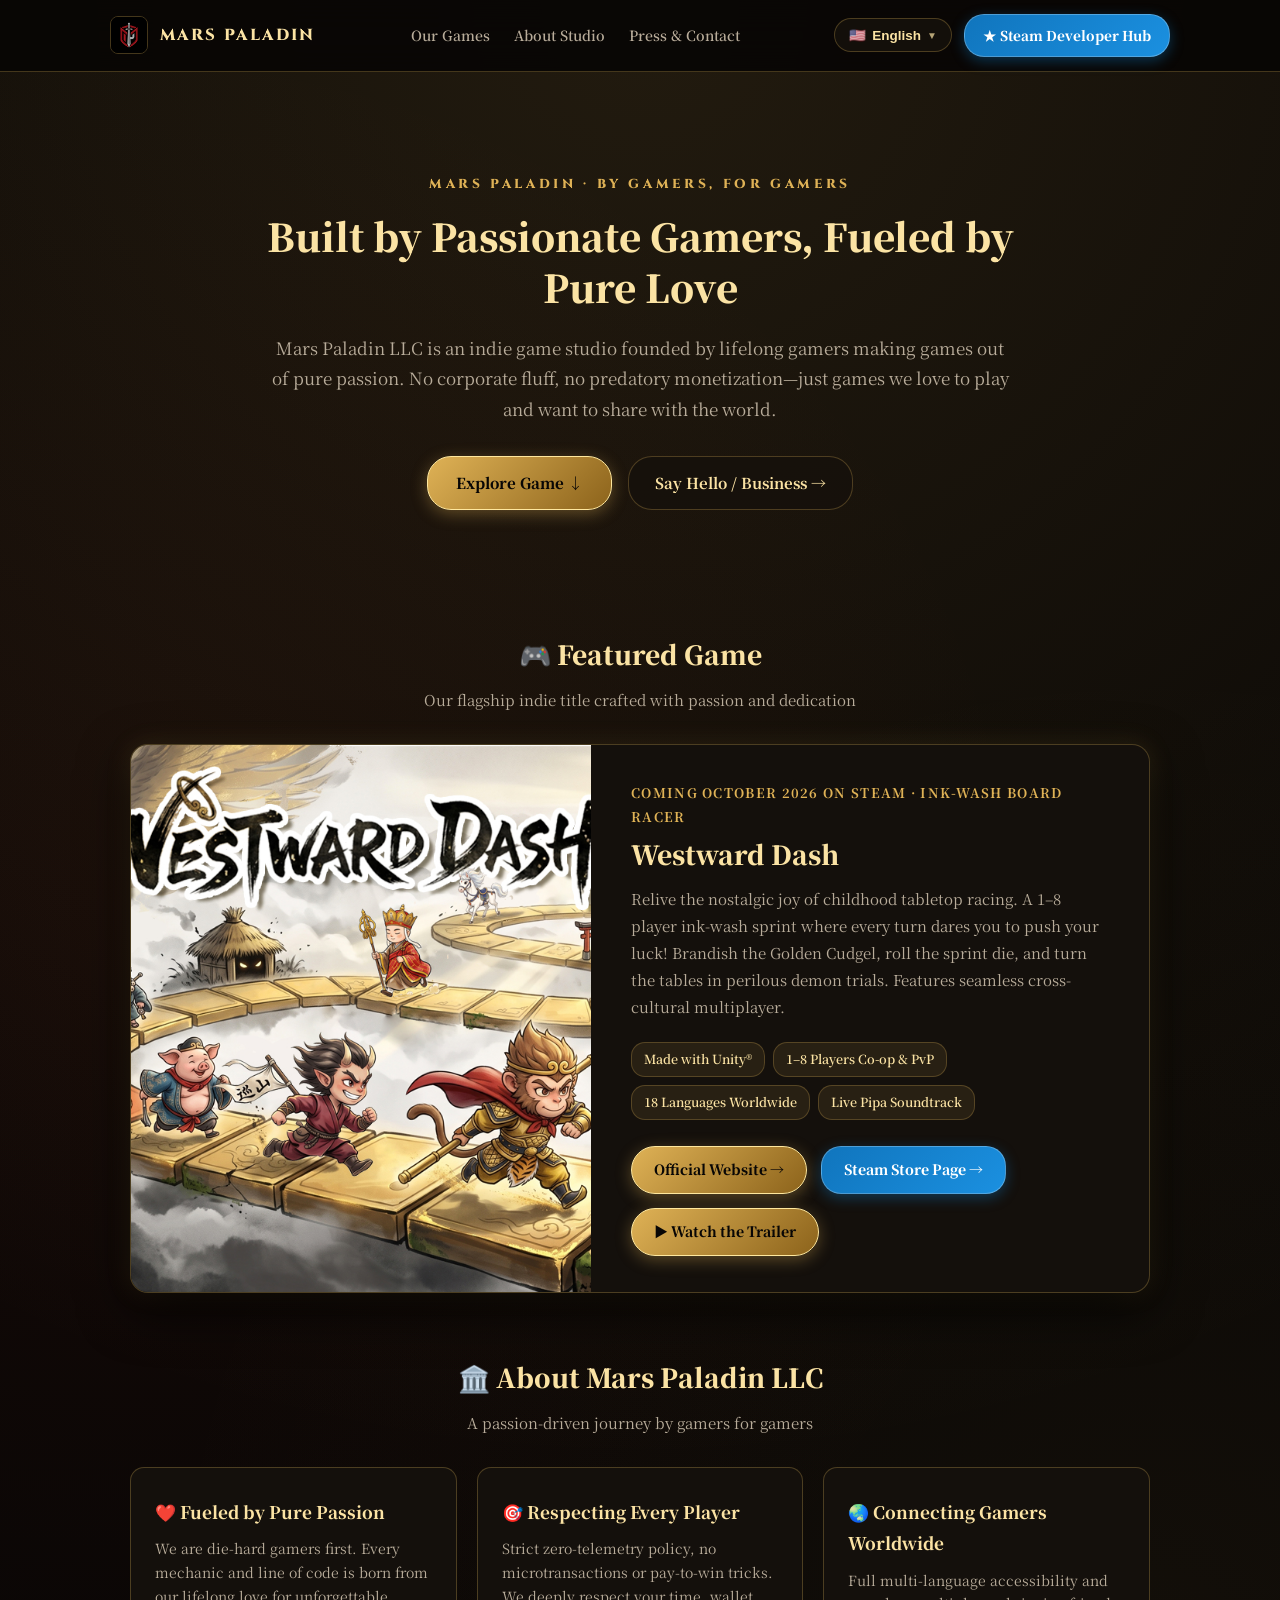
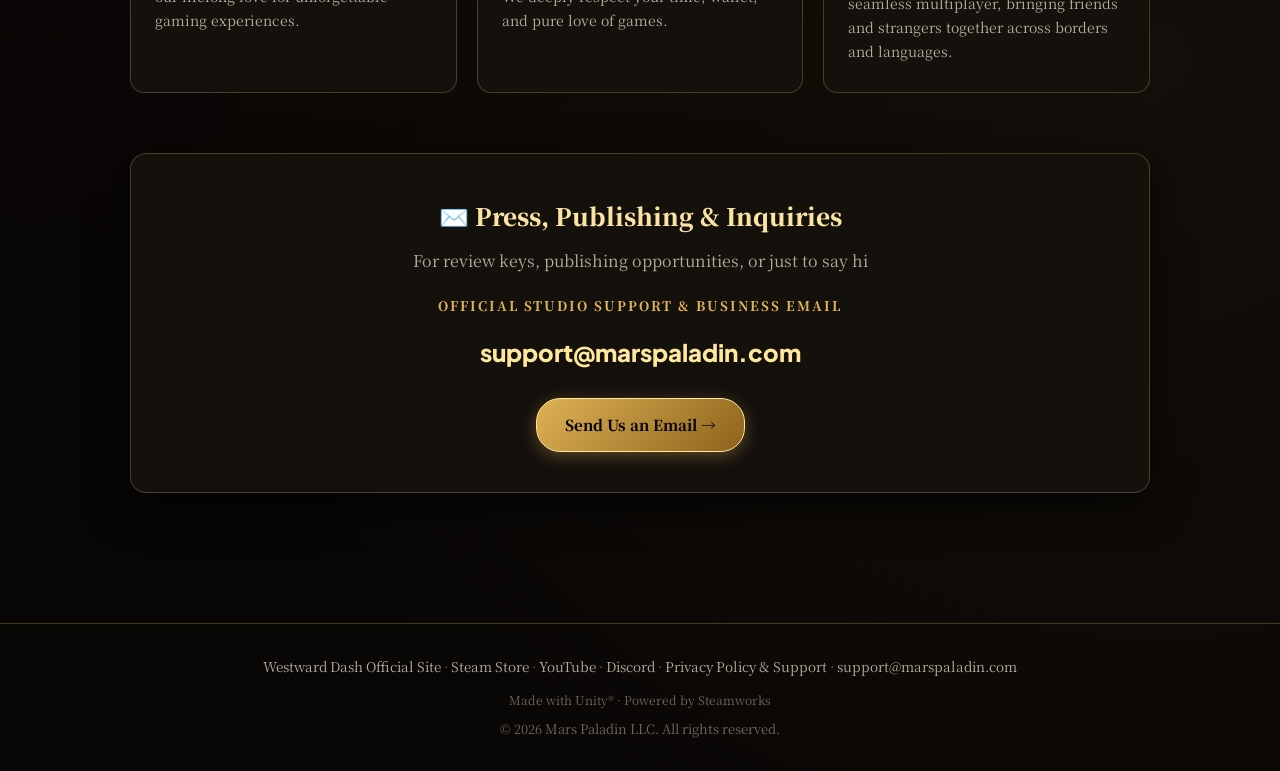
==== index.html @ d0f0fe20 "Game blurb: 局局博心跳 -> 局局都心跳 (zh + tc) Co-Authored-By: Claude Opus 5.5 (1M context) <noreply@anthropic" ====
<!DOCTYPE html>
<html lang="en">
<head>
<meta charset="utf-8">
<meta name="viewport" content="width=device-width, initial-scale=1">
<title>Mars Paladin LLC — Official Game Studio Portal</title>
<meta name="description" content="Mars Paladin LLC is an independent game studio founded by passionate gamers making games out of pure love for play.">
<meta name="theme-color" content="#080605">

<!-- Open Graph / Facebook / Discord -->
<meta property="og:type" content="website">
<meta property="og:url" content="https://marspaladin.com/">
<meta property="og:title" content="Mars Paladin LLC — Official Game Studio Portal">
<meta property="og:description" content="Built by passionate gamers, fueled by pure love. Discover our games portfolio.">
<meta property="og:image" content="https://westwarddash.com/assets/capsule_en.jpg">

<!-- Twitter Card -->
<meta name="twitter:card" content="summary_large_image">
<meta name="twitter:title" content="Mars Paladin LLC — Official Game Studio Portal">
<meta name="twitter:description" content="Built by passionate gamers, fueled by pure love. Discover our games portfolio.">
<meta name="twitter:image" content="https://westwarddash.com/assets/capsule_en.jpg">

<link rel="icon" type="image/png" href="assets/marspaladin_mark.png">
<link rel="preconnect" href="https://fonts.googleapis.com">
<link rel="preconnect" href="https://fonts.gstatic.com" crossorigin>
<link href="https://fonts.googleapis.com/css2?family=Cinzel:wght@600;700;900&family=Noto+Serif+SC:wght@400;600;700;900&family=Noto+Serif+TC:wght@400;700;900&family=Noto+Serif+JP:wght@400;700;900&family=Plus+Jakarta+Sans:wght@400;500;700;800&display=swap" rel="stylesheet">

<style>
  :root {
    --ink: #f5efe6;
    --ink-dim: #b8ac9a;
    --ink-muted: #736856;
    --bg-deep: #080605;
    --bg-card: #14100c;
    --bg-card-hover: #1e1812;
    --gold: #dfb256;
    --gold-light: #fbe3a4;
    --gold-bright: #ffe89e;
    --gold-dark: #8c631b;
    --vermilion: #cf3a24;
    --silk-border: rgba(223, 178, 86, 0.28);
    --silk-glow: 0 0 24px rgba(223, 178, 86, 0.16);
    --steam-blue: #1075bd;
  }

  * { margin: 0; padding: 0; box-sizing: border-box; }

  body {
    background: var(--bg-deep);
    color: var(--ink);
    font-family: 'Noto Serif SC', 'Georgia', serif;
    line-height: 1.85;
    min-height: 100vh;
    display: flex;
    flex-direction: column;
    align-items: center;
    background-image: 
      radial-gradient(circle at 50% 0%, rgba(223, 178, 86, 0.12) 0%, transparent 60%),
      radial-gradient(circle at 10% 40%, rgba(207, 58, 36, 0.06) 0%, transparent 50%),
      radial-gradient(circle at 90% 70%, rgba(223, 178, 86, 0.05) 0%, transparent 50%);
  }

  /* Top Silk Navbar */
  header {
    width: 100%;
    position: sticky;
    top: 0;
    z-index: 1000;
    background: rgba(8, 6, 5, 0.92);
    backdrop-filter: blur(16px);
    border-bottom: 1px solid var(--silk-border);
  }
  .nav-container {
    max-width: 1100px;
    margin: 0 auto;
    padding: 14px 20px;
    display: flex;
    justify-content: space-between;
    align-items: center;
    gap: 16px;
  }
  .brand-logo-box {
    display: flex;
    align-items: center;
    gap: 12px;
    text-decoration: none;
  }
  .brand-logo-img {
    width: 38px;
    height: 38px;
    border-radius: 8px;
    border: 1px solid var(--silk-border);
    object-fit: cover;
  }
  .brand-title-text {
    font-family: 'Cinzel', serif;
    font-size: 16px;
    font-weight: 800;
    letter-spacing: 0.15em;
    color: var(--gold-light);
    text-transform: uppercase;
  }
  .nav-menu-links {
    display: flex;
    align-items: center;
    gap: 24px;
  }
  .nav-link {
    color: var(--ink-dim);
    text-decoration: none;
    font-size: 14px;
    font-weight: 600;
    transition: color 0.2s;
  }
  .nav-link:hover {
    color: var(--gold-bright);
  }

  .nav-actions {
    display: flex;
    align-items: center;
    gap: 12px;
  }

  /* Button Styles */
  .btn-steam-nav {
    display: inline-flex;
    align-items: center;
    gap: 8px;
    background: linear-gradient(135deg, #1075bd 0%, #1b90e0 100%);
    color: #fff !important;
    padding: 8px 18px;
    border-radius: 20px;
    font-size: 13.5px;
    font-weight: 800;
    text-decoration: none !important;
    border: 1px solid rgba(255, 255, 255, 0.25);
    box-shadow: 0 4px 14px rgba(16, 117, 189, 0.4);
    transition: all 0.25s;
  }
  .btn-steam-nav:hover {
    background: linear-gradient(135deg, #1b90e0 0%, #2bb0ff 100%);
    transform: translateY(-2px);
    box-shadow: 0 6px 20px rgba(16, 117, 189, 0.6);
  }

  .btn-primary {
    display: inline-flex;
    align-items: center;
    gap: 8px;
    background: linear-gradient(135deg, var(--gold) 0%, var(--gold-dark) 100%);
    color: #080605 !important;
    padding: 12px 28px;
    border-radius: 24px;
    font-size: 15px;
    font-weight: 800;
    text-decoration: none !important;
    border: 1px solid var(--gold-bright);
    box-shadow: 0 4px 16px rgba(223, 178, 86, 0.35);
    transition: all 0.25s;
  }
  .btn-primary:hover {
    background: linear-gradient(135deg, var(--gold-bright) 0%, var(--gold) 100%);
    transform: translateY(-2px);
    box-shadow: 0 8px 24px rgba(223, 178, 86, 0.5);
  }

  .btn-outline {
    display: inline-flex;
    align-items: center;
    gap: 8px;
    background: rgba(22, 17, 12, 0.8);
    color: var(--gold-light) !important;
    padding: 12px 26px;
    border-radius: 24px;
    font-size: 15px;
    font-weight: 700;
    text-decoration: none !important;
    border: 1px solid var(--silk-border);
    transition: all 0.25s;
  }
  .btn-outline:hover {
    border-color: var(--gold);
    background: rgba(35, 27, 19, 0.95);
    color: var(--gold-bright) !important;
    transform: translateY(-2px);
  }

  /* Compact 3-Language (EN / 中 / 日) Dropdown Menu */
  .lang-dropdown-wrap { position: relative; }
  .lang-dropdown-btn {
    display: flex;
    align-items: center;
    gap: 6px;
    background: rgba(22, 17, 12, 0.9);
    border: 1px solid var(--silk-border);
    color: var(--gold-light);
    padding: 8px 14px;
    border-radius: 20px;
    font-size: 13.5px;
    font-weight: 700;
    cursor: pointer;
    transition: all 0.25s;
  }
  .lang-dropdown-btn:hover {
    border-color: var(--gold);
    background: rgba(35, 27, 19, 0.95);
    color: var(--gold-bright);
  }
  .lang-menu {
    position: absolute;
    top: calc(100% + 8px);
    right: 0;
    background: #14100c;
    border: 1px solid var(--gold);
    border-radius: 8px;
    box-shadow: 0 12px 36px rgba(0, 0, 0, 0.95);
    display: none;
    flex-direction: column;
    min-width: 145px;
    padding: 6px;
    gap: 3px;
    z-index: 2000;
    backdrop-filter: blur(16px);
  }
  .lang-menu.show { display: flex; animation: fadeIn 0.2s ease; }
  .lang-item {
    padding: 7px 12px;
    font-size: 13px;
    color: var(--ink-dim);
    border-radius: 4px;
    cursor: pointer;
    display: flex;
    align-items: center;
    gap: 8px;
    transition: all 0.15s;
    white-space: nowrap;
    text-align: left;
  }
  .lang-item:hover, .lang-item.active {
    background: rgba(223, 178, 86, 0.18);
    color: var(--gold-bright);
    font-weight: 700;
  }

  /* Main Container */
  main {
    max-width: 1060px;
    width: 100%;
    padding: 40px 20px 80px;
  }

  /* Hero Section */
  .hero-section {
    text-align: center;
    padding: 60px 20px 70px;
  }
  .hero-tagline {
    font-family: 'Cinzel', serif;
    font-size: 13px;
    letter-spacing: 0.28em;
    color: var(--gold);
    text-transform: uppercase;
    font-weight: 800;
    margin-bottom: 14px;
  }
  .hero-headline {
    font-size: 38px;
    color: var(--gold-light);
    line-height: 1.35;
    font-weight: 900;
    margin-bottom: 20px;
    max-width: 800px;
    margin-left: auto;
    margin-right: auto;
  }
  .hero-sub {
    font-size: 17px;
    color: var(--ink-dim);
    max-width: 740px;
    margin: 0 auto 32px;
    line-height: 1.8;
  }
  .hero-actions {
    display: flex;
    justify-content: center;
    gap: 16px;
    flex-wrap: wrap;
  }

  /* Section Titles */
  .section-header {
    margin: 50px 0 30px;
    text-align: center;
  }
  .section-header h2 {
    font-size: 26px;
    color: var(--gold-light);
    font-weight: 900;
    margin-bottom: 8px;
  }
  .section-header p {
    color: var(--ink-dim);
    font-size: 15px;
  }

  /* Spotlight Single Game Showcase Card */
  .spotlight-card {
    background: var(--bg-card);
    border: 1px solid var(--silk-border);
    border-radius: 18px;
    overflow: hidden;
    box-shadow: 0 16px 50px rgba(0, 0, 0, 0.8), var(--silk-glow);
    display: grid;
    grid-template-columns: 460px 1fr;
    margin-bottom: 60px;
    transition: all 0.3s;
  }
  .spotlight-card:hover {
    border-color: var(--gold);
    transform: translateY(-3px);
  }
  .game-cover-box {
    width: 100%;
    height: 100%;
    min-height: 320px;
    position: relative;
    overflow: hidden;
    background: #000;
  }
  .game-cover-img {
    width: 100%;
    height: 100%;
    object-fit: cover;
    transition: transform 0.4s ease;
  }
  .spotlight-card:hover .game-cover-img {
    transform: scale(1.03);
  }
  .game-body {
    padding: 36px 40px;
    display: flex;
    flex-direction: column;
    justify-content: space-between;
  }
  .game-tag {
    font-size: 13px;
    color: var(--gold);
    font-weight: 700;
    text-transform: uppercase;
    letter-spacing: 0.1em;
    margin-bottom: 8px;
  }
  .game-title {
    font-size: 26px;
    color: var(--gold-light);
    font-weight: 900;
    margin-bottom: 14px;
    line-height: 1.3;
  }
  .game-desc {
    font-size: 15px;
    color: var(--ink-dim);
    line-height: 1.8;
    margin-bottom: 22px;
  }
  .game-badges {
    display: flex;
    gap: 8px;
    flex-wrap: wrap;
    margin-bottom: 26px;
  }
  .badge {
    font-size: 12.5px;
    background: rgba(223, 178, 86, 0.1);
    color: var(--gold-light);
    padding: 5px 12px;
    border-radius: 14px;
    border: 1px solid rgba(223, 178, 86, 0.25);
    font-weight: 600;
  }
  .game-card-actions {
    display: flex;
    gap: 14px;
    flex-wrap: wrap;
  }

  /* 3 Pillars Section */
  .pillars-grid {
    display: grid;
    grid-template-columns: repeat(3, 1fr);
    gap: 20px;
    margin-bottom: 60px;
  }
  .pillar-card {
    background: var(--bg-card);
    border: 1px solid var(--silk-border);
    border-radius: 14px;
    padding: 28px 24px;
    transition: all 0.25s;
  }
  .pillar-card:hover {
    border-color: var(--gold);
    background: var(--bg-card-hover);
    transform: translateY(-3px);
  }
  .pillar-card h3 {
    font-size: 17px;
    color: var(--gold-light);
    margin-bottom: 10px;
    font-weight: 800;
  }
  .pillar-card p {
    font-size: 14px;
    color: var(--ink-dim);
    line-height: 1.7;
  }

  /* Contact & Press Hub */
  .contact-box {
    background: var(--bg-card);
    border: 1px solid var(--silk-border);
    border-radius: 16px;
    padding: 40px;
    text-align: center;
    box-shadow: 0 12px 40px rgba(0, 0, 0, 0.7);
    margin-bottom: 50px;
  }
  .contact-email-val {
    font-family: 'Plus Jakarta Sans', monospace;
    font-size: 24px;
    font-weight: 800;
    color: var(--gold-bright);
    margin: 12px 0 24px;
  }

  /* Footer */
  footer {
    width: 100%;
    border-top: 1px solid var(--silk-border);
    padding: 30px 20px;
    text-align: center;
    color: var(--ink-muted);
    font-size: 13.5px;
  }
  .footer-links {
    margin-bottom: 10px;
  }
  .footer-links a {
    color: var(--ink-dim);
    text-decoration: none;
    transition: color 0.2s;
  }
  .footer-links a:hover {
    color: var(--gold-bright);
  }

  @keyframes fadeIn {
    from { opacity: 0; transform: translateY(4px); }
    to { opacity: 1; transform: translateY(0); }
  }

  @media (max-width: 900px) {
    .spotlight-card { grid-template-columns: 1fr; }
    .game-cover-box { height: 260px; min-height: unset; }
    .game-body { padding: 28px 20px; }
    .pillars-grid { grid-template-columns: 1fr; }
    .nav-menu-links { display: none; }
    .hero-headline { font-size: 28px; }
  }
</style>
</head>
<body>

  <!-- Silk Navigation Bar -->
  <header>
    <div class="nav-container">
      <a href="#" class="brand-logo-box">
        <img src="assets/marspaladin_mark.png" alt="Mars Paladin" class="brand-logo-img">
        <span class="brand-title-text">Mars Paladin</span>
      </a>

      <div class="nav-menu-links">
        <a href="#games" class="nav-link" id="navGames">Our Games</a>
        <a href="#about" class="nav-link" id="navAbout">About Studio</a>
        <a href="#contact" class="nav-link" id="navContact">Press & Contact</a>
      </div>

      <div class="nav-actions">
        <!-- 3-Language Dropdown Selector (English / 简体中文 / 繁體中文 / 日本語) -->
        <div class="lang-dropdown-wrap">
          <button id="langBtn" class="lang-dropdown-btn" onclick="toggleLangMenu(event)">
            <span id="currentFlag">🇺🇸</span>
            <span id="currentLangName">English</span>
            <span style="font-size:10px; opacity:0.7;">▼</span>
          </button>
          <div id="langMenu" class="lang-menu">
            <div class="lang-item" onclick="setLang('en')">🇺🇸 English</div>
            <div class="lang-item" onclick="setLang('zh')">🇨🇳 简体中文</div>
            <div class="lang-item" onclick="setLang('tc')">🇭🇰 繁體中文</div>
            <div class="lang-item" onclick="setLang('ja')">🇯🇵 日本語</div>
          </div>
        </div>

        <a href="https://store.steampowered.com/app/5029020/" target="_blank" class="btn-steam-nav" id="navSteam">★ Steam Developer Hub</a>
      </div>
    </div>
  </header>

  <main>
    <!-- Hero Section -->
    <section class="hero-section">
      <div class="hero-tagline" id="heroTag">MARS PALADIN · BY GAMERS, FOR GAMERS</div>
      <h1 class="hero-headline" id="heroTitle">Built by Passionate Gamers, Fueled by Pure Love</h1>
      <p class="hero-sub" id="heroSub">
        Mars Paladin LLC is an indie game studio founded by lifelong gamers making games out of pure passion. No corporate fluff, no predatory monetization—just games we love to play and want to share with the world.
      </p>
      <div class="hero-actions">
        <a href="#games" class="btn-primary" id="heroBtn1">Explore Game ↓</a>
        <a href="#contact" class="btn-outline" id="heroBtn2">Say Hello / Business →</a>
      </div>
    </section>

    <!-- Game Showcase Section (Spotlight Single Focus) -->
    <section id="games">
      <div class="section-header">
        <h2 id="gamesHeader">🎮 Featured Game</h2>
        <p id="gamesSub">Our flagship indie title crafted with passion and dedication</p>
      </div>

      <div class="spotlight-card">
        <div class="game-cover-box">
          <img src="assets/capsule_en.jpg" alt="Westward Dash" class="game-cover-img" id="game1Cover">
        </div>
        <div class="game-body">
          <div>
            <div class="game-tag" id="game1Tag">Coming October 2026 on Steam · Ink-Wash Board Racer</div>
            <h3 class="game-title" id="game1Title">Westward Dash</h3>
            <p class="game-desc" id="game1Desc">
              Relive the nostalgic joy of childhood tabletop racing. A 1–8 player ink-wash sprint where every turn dares you to push your luck! Brandish the Golden Cudgel, roll the sprint die, and turn the tables in perilous demon trials. Features seamless cross-cultural multiplayer.
            </p>
            <div class="game-badges">
              <span class="badge">Made with Unity&reg;</span>
                <span class="badge" id="game1Badge1">1–8 Players Co-op & PvP</span>
              <span class="badge" id="game1Badge2">18 Languages Worldwide</span>
              <span class="badge" id="game1Badge3">Live Pipa Soundtrack</span>
            </div>
          </div>
          <div class="game-card-actions">
            <a href="https://westwarddash.com" class="btn-primary" id="game1BtnSite" style="padding: 10px 22px; font-size:14px;">Official Website →</a>
            <a href="https://store.steampowered.com/app/5029020/" target="_blank" class="btn-steam-nav" id="game1BtnSteam" style="padding: 10px 22px; font-size:14px;">Steam Store Page →</a>
            <a href="https://youtu.be/uRiPHB-f39k" target="_blank" rel="noopener" class="btn-primary" id="game1BtnTrailer" style="padding: 10px 22px; font-size:14px;">▶ Watch the Trailer</a>
          </div>
        </div>
      </div>
    </section>

    <!-- Studio Pillars Section -->
    <section id="about">
      <div class="section-header">
        <h2 id="aboutHeader">🏛️ About Mars Paladin LLC</h2>
        <p id="aboutSub">A passion-driven journey by gamers for gamers</p>
      </div>

      <div class="pillars-grid">
        <div class="pillar-card">
          <h3 id="card1Title">❤️ Fueled by Pure Passion</h3>
          <p id="card1Desc">We are die-hard gamers first. Every mechanic and line of code is born from our lifelong love for unforgettable gaming experiences.</p>
        </div>
        <div class="pillar-card">
          <h3 id="card2Title">🎯 Respecting Every Player</h3>
          <p id="card2Desc">Strict zero-telemetry policy, no microtransactions or pay-to-win tricks. We deeply respect your time, wallet, and pure love of games.</p>
        </div>
        <div class="pillar-card">
          <h3 id="card3Title">🌏 Connecting Gamers Worldwide</h3>
          <p id="card3Desc">Full multi-language accessibility and seamless multiplayer, bringing friends and strangers together across borders and languages.</p>
        </div>
      </div>
    </section>

    <!-- Contact & Press Section -->
    <section id="contact">
      <div class="contact-box">
        <h2 id="contactHeader" style="color: var(--gold-light); font-size: 24px; font-weight: 900; margin-bottom: 8px;">✉️ Press, Publishing & Inquiries</h2>
        <p id="contactSub" style="color: var(--ink-dim); margin-bottom: 18px;">For review keys, publishing opportunities, or just to say hi</p>
        <div id="contactBoxTitle" style="font-size: 13px; text-transform: uppercase; color: var(--gold); letter-spacing: 0.15em; font-weight: 800;">Official Studio Support & Business Email</div>
        <div class="contact-email-val">support@marspaladin.com</div>
        <a href="mailto:support@marspaladin.com" class="btn-primary" id="contactBtn">Send Us an Email →</a>
      </div>
    </section>
  </main>

  <!-- Studio Footer -->
  <footer>
    <div class="footer-links">
      <a href="https://westwarddash.com" id="footerMainSite">Westward Dash Official Site</a> &middot; 
      <a href="https://store.steampowered.com/app/5029020/" target="_blank" id="footerSteam">Steam Store</a> &middot;
      <a href="https://www.youtube.com/@MarsPaladin" target="_blank" rel="noopener">YouTube</a> &middot; 
      <a href="https://discord.gg/e3FQ4UabsA" target="_blank" rel="noopener">Discord</a> &middot; 
      <a href="https://westwarddash.com/privacy.html" id="footerPrivacy">Privacy Policy & Support</a> &middot; 
      <a href="mailto:support@marspaladin.com">support@marspaladin.com</a>
    </div>
    <div style="font-size: 12px; color: var(--ink-muted); margin-bottom: 4px;">Made with Unity&reg; &middot; Powered by Steamworks</div>
    <p style="font-size: 13px; color: var(--ink-muted); margin-top: 6px;">
      &copy; 2026 Mars Paladin LLC. <span id="footerRights">All rights reserved.</span>
    </p>
  </footer>

<script>
  const i18n = {
  "en": {
    "flag": "🇺🇸",
    "name": "English",
    "navGames": "Our Games",
    "navAbout": "About Studio",
    "navContact": "Press & Contact",
    "navSteam": "★ Steam Developer Hub",
    "heroTag": "MARS PALADIN · BY GAMERS, FOR GAMERS",
    "heroTitle": "Built by Passionate Gamers, Fueled by Pure Love",
    "heroSub": "Mars Paladin LLC is an indie game studio founded by lifelong gamers making games out of pure passion. No corporate fluff, no predatory monetization—just games we love to play and want to share with the world.",
    "heroBtn1": "Explore Game ↓",
    "heroBtn2": "Say Hello / Business →",
    "gamesHeader": "🎮 Featured Game",
    "gamesSub": "Our flagship indie title crafted with passion and dedication",
    "game1Title": "Westward Dash",
    "game1Tag": "Coming October 2026 on Steam · Ink-Wash Board Racer",
    "game1Desc": "Relive the nostalgic joy of childhood tabletop racing. A 1–8 player ink-wash sprint where every turn dares you to push your luck! Brandish the Golden Cudgel, roll the sprint die, and turn the tables in perilous demon trials. Features seamless cross-cultural multiplayer.",
    "game1Badge1": "1–8 Players Co-op & PvP",
    "game1Badge2": "18 Languages Worldwide",
    "game1Badge3": "Live Pipa Soundtrack",
    "game1BtnSite": "Official Website →",
    "game1BtnSteam": "Steam Store Page →",
    "game1BtnTrailer": "▶ Watch the Trailer",
    "aboutHeader": "🏛️ About Mars Paladin LLC",
    "aboutSub": "A passion-driven journey by gamers for gamers",
    "card1Title": "❤️ Fueled by Pure Passion",
    "card1Desc": "We are die-hard gamers first. Every mechanic and line of code is born from our lifelong love for unforgettable gaming experiences.",
    "card2Title": "🎯 Respecting Every Player",
    "card2Desc": "Strict zero-telemetry policy, no microtransactions or pay-to-win tricks. We deeply respect your time, wallet, and pure love of games.",
    "card3Title": "🌏 Connecting Gamers Worldwide",
    "card3Desc": "Full multi-language accessibility and seamless multiplayer, bringing friends and strangers together across borders and languages.",
    "contactHeader": "✉️ Press, Publishing & Inquiries",
    "contactSub": "For review keys, publishing opportunities, or just to say hi",
    "contactBoxTitle": "Official Studio Support & Business Email",
    "contactBoxEmail": "support@marspaladin.com",
    "contactBtn": "Send Us an Email →",
    "footerRights": "All rights reserved.",
    "footerPrivacy": "Privacy Policy & Support",
    "footerMainSite": "Westward Dash Official Site",
    "footerSteam": "Steam Store"
  },
  "zh": {
    "flag": "🇨🇳",
    "name": "简体中文",
    "navGames": "游戏作品",
    "navAbout": "关于工作室",
    "navContact": "联系与合作",
    "navSteam": "★ Steam 开发者主页",
    "heroTag": "MARS PALADIN · 由玩家创立的独立工作室",
    "heroTitle": "由玩家创立，为玩家而生，用爱发电",
    "heroSub": "Mars Paladin LLC 是一群热爱游戏的纯粹玩家聚在一起创立的独立工作室。没有资本套路，不搞逼氪数值，我们只凭着对游戏最原始的热忱，做自己真正想玩、也能让全球玩家会心一笑的好游戏。",
    "heroBtn1": "探索游戏作品 ↓",
    "heroBtn2": "联系商务合作 →",
    "gamesHeader": "🎮 核心游戏作品",
    "gamesSub": "我们倾注全部热忱打磨的独立游戏大作",
    "game1Title": "Westward Dash / 齐天大冲刺",
    "game1Tag": "2026 年 10 月登陆 Steam · 经典国风水墨竞速棋",
    "game1Desc": "还原儿时围坐桌前的西游记忆。1–8 人水墨竞速：步步是险阻，局局都心跳！一柄金箍棒扫清妖障，一颗冲刺骰绝境翻盘。无论独自对弈还是好友欢聚，不到最后一格，胜负绝不见分晓！全面支持 18 种语言全球同桌。",
    "game1Badge1": "1–8 人联机 / 本地",
    "game1Badge2": "18 种语言全球畅玩",
    "game1Badge3": "琵琶原声实录",
    "game1BtnSite": "访问官方网站 →",
    "game1BtnSteam": "Steam 商店页面 →",
    "game1BtnTrailer": "▶ 观看预告片",
    "aboutHeader": "🏛️ 关于 Mars Paladin LLC",
    "aboutSub": "一群纯粹玩家的用爱发电之旅",
    "card1Title": "❤️ 用爱发电 · 纯粹热爱",
    "card1Desc": "我们自己就是重度玩家。从玩法构思到每一行代码、每一个数值细节，都源自我们对游戏最纯粹的热忱。",
    "card2Title": "🎯 拒绝套路 · 玩家第一",
    "card2Desc": "坚守 100% 零隐私收集、零数值逼氪。好游戏应当尊重玩家的时间与钱包，还原最原汁原味的游玩乐趣。",
    "card3Title": "🌏 跨越山海 · 与君同乐",
    "card3Desc": "坚持全线作品深度支持多语言本地化，让世界各地的朋友无论身在何方、操何种母语，都能聚在同一张桌前尽情欢笑。",
    "contactHeader": "✉️ 媒体中心、发行合作与支持",
    "contactSub": "欢迎媒体评测、商务发行洽谈或玩家交流",
    "contactBoxTitle": "官方商务与客服支持邮箱",
    "contactBoxEmail": "support@marspaladin.com",
    "contactBtn": "发送邮件联系我们 →",
    "footerRights": "保留所有权利。",
    "footerPrivacy": "隐私政策与社区支持",
    "footerMainSite": "《齐天大冲刺》官网",
    "footerSteam": "Steam 商店"
  },
  "tc": {
    "flag": "🇭🇰",
    "name": "繁體中文",
    "navGames": "遊戲作品",
    "navAbout": "關於工作室",
    "navContact": "聯繫與合作",
    "navSteam": "★ Steam 開發者首頁",
    "heroTag": "MARS PALADIN · 由玩家創立的獨立工作室",
    "heroTitle": "由玩家創立，為玩家而生，用愛發電",
    "heroSub": "Mars Paladin LLC 是一群熱愛遊戲的純粹玩家聚在一起創立的獨立工作室。沒有資本套路，不搞逼課數值，我們只憑著對遊戲最原始的熱忱，做自己真正想玩、也能讓全球玩家會心一笑的好遊戲。",
    "heroBtn1": "探索遊戲作品 ↓",
    "heroBtn2": "聯繫商務合作 →",
    "gamesHeader": "🎮 核心遊戲作品",
    "gamesSub": "我們傾注全部熱忱打磨的獨立遊戲大作",
    "game1Title": "Westward Dash / 齊天大衝刺",
    "game1Tag": "2026 年 10 月登陸 Steam · 經典國風水墨競速棋",
    "game1Desc": "還原兒時圍坐桌前的西遊記憶。1–8 人水墨競速：步步是險阻，局局都心跳！一柄金箍棒掃清妖障，一顆衝刺骰絕境翻盤。無論獨自對弈還是好友歡聚，不到最後一格，勝負絕不見分曉！全面支援 18 種語言全球同桌。",
    "game1Badge1": "1–8 人連線 / 本地",
    "game1Badge2": "18 種語言全球暢玩",
    "game1Badge3": "琵琶原聲實錄",
    "game1BtnSite": "造訪官方網站 →",
    "game1BtnSteam": "Steam 商店頁面 →",
    "game1BtnTrailer": "▶ 觀看預告片",
    "aboutHeader": "🏛️ 關於 Mars Paladin LLC",
    "aboutSub": "一群純粹玩家的用愛發電之旅",
    "card1Title": "❤️ 用愛發電 · 純粹熱愛",
    "card1Desc": "我們自己就是重度玩家。從玩法構思到每一行代碼、每一個數值細節，都源自我們對遊戲最純粹的熱忱。",
    "card2Title": "🎯 拒絕套路 · 玩家第一",
    "card2Desc": "堅守 100% 零隱私收集、零數值逼課。好遊戲應當尊重玩家的時間與錢包，還原最原汁原味的遊玩樂趣。",
    "card3Title": "🌏 跨越山海 · 與君同樂",
    "card3Desc": "堅持全線作品深度支援多語言本地化，讓世界各地的朋友無論身在何方、操何種母語，都能聚在同一張桌前盡情歡笑。",
    "contactHeader": "✉️ 媒體中心、發行合作與支援",
    "contactSub": "歡迎媒體評測、商務發行洽談或玩家交流",
    "contactBoxTitle": "官方商務與客服支援郵箱",
    "contactBoxEmail": "support@marspaladin.com",
    "contactBtn": "發送郵件聯繫我們 →",
    "footerRights": "保留所有權利。",
    "footerPrivacy": "隱私政策與社群支援",
    "footerMainSite": "《齊天大衝刺》官網",
    "footerSteam": "Steam 商店"
  },
  "ja": {
    "flag": "🇯🇵",
    "name": "日本語",
    "navGames": "ゲーム作品",
    "navAbout": "スタジオについて",
    "navContact": "お問い合わせ",
    "navSteam": "★ Steam 開発者ページ",
    "heroTag": "MARS PALADIN · ゲーマーによるインディースタジオ",
    "heroTitle": "ゲーマーが創る、純粋な愛と情熱のゲーム。",
    "heroSub": "Mars Paladin LLC は、ゲームを心から愛するプレイヤーが集まって設立したインディースタジオです。課金誘導や企業都合のしがらみは一切なし。自分たちが本当に遊びたい、世界中のプレイヤーが笑顔になれる作品を情熱だけで創り届けています。",
    "heroBtn1": "作品を見る ↓",
    "heroBtn2": "お問い合わせ →",
    "gamesHeader": "🎮 注目タイトル",
    "gamesSub": "情熱を込めて制作されたインディータイトル",
    "game1Title": "西遊記ダッシュ (Westward Dash)",
    "game1Tag": "2026年10月 Steamにて配信予定 · 水墨画風すごろくレース",
    "game1Desc": "子どもの頃のボードゲームのワクワクを再現！1〜8人で楽しむ水墨画風レース。如意棒で妖怪を討ち払い、ダイスで大逆転！18言語に完全対応し、世界中のプレイヤーと同じテーブルで遊べます。",
    "game1Badge1": "1–8人プレイ対応",
    "game1Badge2": "世界18言語対応",
    "game1Badge3": "琵琶生演奏サントラ",
    "game1BtnSite": "公式サイトを見る →",
    "game1BtnSteam": "Steam ストアへ →",
    "game1BtnTrailer": "▶ トレーラーを見る",
    "aboutHeader": "🏛️ Mars Paladin LLC について",
    "aboutSub": "純粋な情熱と愛で創るゲームの旅",
    "card1Title": "❤️ ゲームへの純粋な愛",
    "card1Desc": "私たち自身が生粋のゲーマーです。ゲームメカニクスから細部の調整まで、すべてはゲームへの純粋な熱意から生まれています。",
    "card2Title": "🎯 プレイヤーへの敬意",
    "card2Desc": "個人情報の完全非収集、課金誘導なし。プレイヤーの時間とお金を尊重し、ゲーム本来の純粋な楽しさを追求します。",
    "card3Title": "🌏 世界中の仲間と同じテーブルで",
    "card3Desc": "多言語ローカライズと快適なマルチプレイを通じて、世界中のプレイヤーに最高の時間を届けます。",
    "contactHeader": "✉️ プレスキット・提携・お問い合わせ",
    "contactSub": "メディアレビュー、パブリッシングのご相談はこちら",
    "contactBoxTitle": "公式サポート＆ビジネス窓口",
    "contactBoxEmail": "support@marspaladin.com",
    "contactBtn": "メールでお問い合わせ →",
    "footerRights": "All rights reserved. 無断転載を禁じます。",
    "footerPrivacy": "プライバシーポリシー",
    "footerMainSite": "『西遊記ダッシュ』公式サイト",
    "footerSteam": "Steam ストア"
  }
};

  let currentLang = 'en';

  function setLang(langCode) {
    if (!i18n[langCode]) langCode = 'en';
    currentLang = langCode;
    const data = i18n[langCode];

    document.getElementById('currentFlag').textContent = data.flag;
    document.getElementById('currentLangName').textContent = data.name;

    document.getElementById('navGames').textContent = data.navGames;
    document.getElementById('navAbout').textContent = data.navAbout;
    document.getElementById('navContact').textContent = data.navContact;
    document.getElementById('navSteam').textContent = data.navSteam;
    const tr = document.getElementById('game1BtnTrailer');
    if (tr) { tr.textContent = data.game1BtnTrailer; tr.href = (langCode === 'zh' || langCode === 'tc') ? 'https://youtu.be/Kfew24wI4MY' : 'https://youtu.be/uRiPHB-f39k'; }

    document.getElementById('heroTag').textContent = data.heroTag;
    document.getElementById('heroTitle').textContent = data.heroTitle;
    document.getElementById('heroSub').textContent = data.heroSub;
    document.getElementById('heroBtn1').textContent = data.heroBtn1;
    document.getElementById('heroBtn2').textContent = data.heroBtn2;

    document.getElementById('gamesHeader').textContent = data.gamesHeader;
    document.getElementById('gamesSub').textContent = data.gamesSub;

    document.getElementById('game1Title').textContent = data.game1Title;
    document.getElementById('game1Tag').textContent = data.game1Tag;
    document.getElementById('game1Desc').textContent = data.game1Desc;
    document.getElementById('game1Badge1').textContent = data.game1Badge1;
    document.getElementById('game1Badge2').textContent = data.game1Badge2;
    document.getElementById('game1Badge3').textContent = data.game1Badge3;
    document.getElementById('game1BtnSite').textContent = data.game1BtnSite;
    document.getElementById('game1BtnSteam').textContent = data.game1BtnSteam;

    document.getElementById('aboutHeader').textContent = data.aboutHeader;
    document.getElementById('aboutSub').textContent = data.aboutSub;

    document.getElementById('card1Title').textContent = data.card1Title;
    document.getElementById('card1Desc').textContent = data.card1Desc;
    document.getElementById('card2Title').textContent = data.card2Title;
    document.getElementById('card2Desc').textContent = data.card2Desc;
    document.getElementById('card3Title').textContent = data.card3Title;
    document.getElementById('card3Desc').textContent = data.card3Desc;

    document.getElementById('contactHeader').textContent = data.contactHeader;
    document.getElementById('contactSub').textContent = data.contactSub;
    document.getElementById('contactBoxTitle').textContent = data.contactBoxTitle;
    document.getElementById('contactBtn').textContent = data.contactBtn;

    document.getElementById('footerRights').textContent = data.footerRights;
    document.getElementById('footerPrivacy').textContent = data.footerPrivacy;
    document.getElementById('footerMainSite').textContent = data.footerMainSite;
    document.getElementById('footerSteam').textContent = data.footerSteam;

    // Localize game cover image
    const cover = document.getElementById('game1Cover');
    if (cover) {
      cover.src = (langCode === 'zh' || langCode === 'tc') ? 'assets/capsule_zh.jpg' : 'assets/capsule_en.jpg';
    }

    // Update cross-page links
    document.getElementById('game1BtnSite').href = "https://westwarddash.com/?lang=" + langCode;
    document.getElementById('footerMainSite').href = "https://westwarddash.com/?lang=" + langCode;
    document.getElementById('footerPrivacy').href = "https://westwarddash.com/privacy.html?lang=" + langCode;

    // Highlight active option in menu
    document.querySelectorAll('.lang-item').forEach(item => {
      const isSelected = item.getAttribute('onclick') && item.getAttribute('onclick').includes("'" + langCode + "'");
      item.classList.toggle('active', isSelected);
    });

    // Close menu
    document.getElementById('langMenu').classList.remove('show');
  }

  function toggleLangMenu(e) {
    e.stopPropagation();
    document.getElementById('langMenu').classList.toggle('show');
  }

  document.addEventListener('click', () => {
    document.getElementById('langMenu').classList.remove('show');
  });

  // Auto-detect browser language or read query param & fallback to English as default
  window.addEventListener('DOMContentLoaded', () => {
    const urlParams = new URLSearchParams(window.location.search);
    const urlLang = urlParams.get('lang');
    if (urlLang && i18n[urlLang]) {
      setLang(urlLang);
    } else {
      const userLang = (navigator.language || navigator.userLanguage || '').toLowerCase();
      if (userLang.startsWith('zh-tw') || userLang.startsWith('zh-hk')) {
        setLang('tc');
      } else if (userLang.startsWith('zh')) {
        setLang('zh');
      } else if (userLang.startsWith('ja')) {
        setLang('ja');
      } else {
        setLang('en');
      }
    }
  });
</script>

</body>
</html>
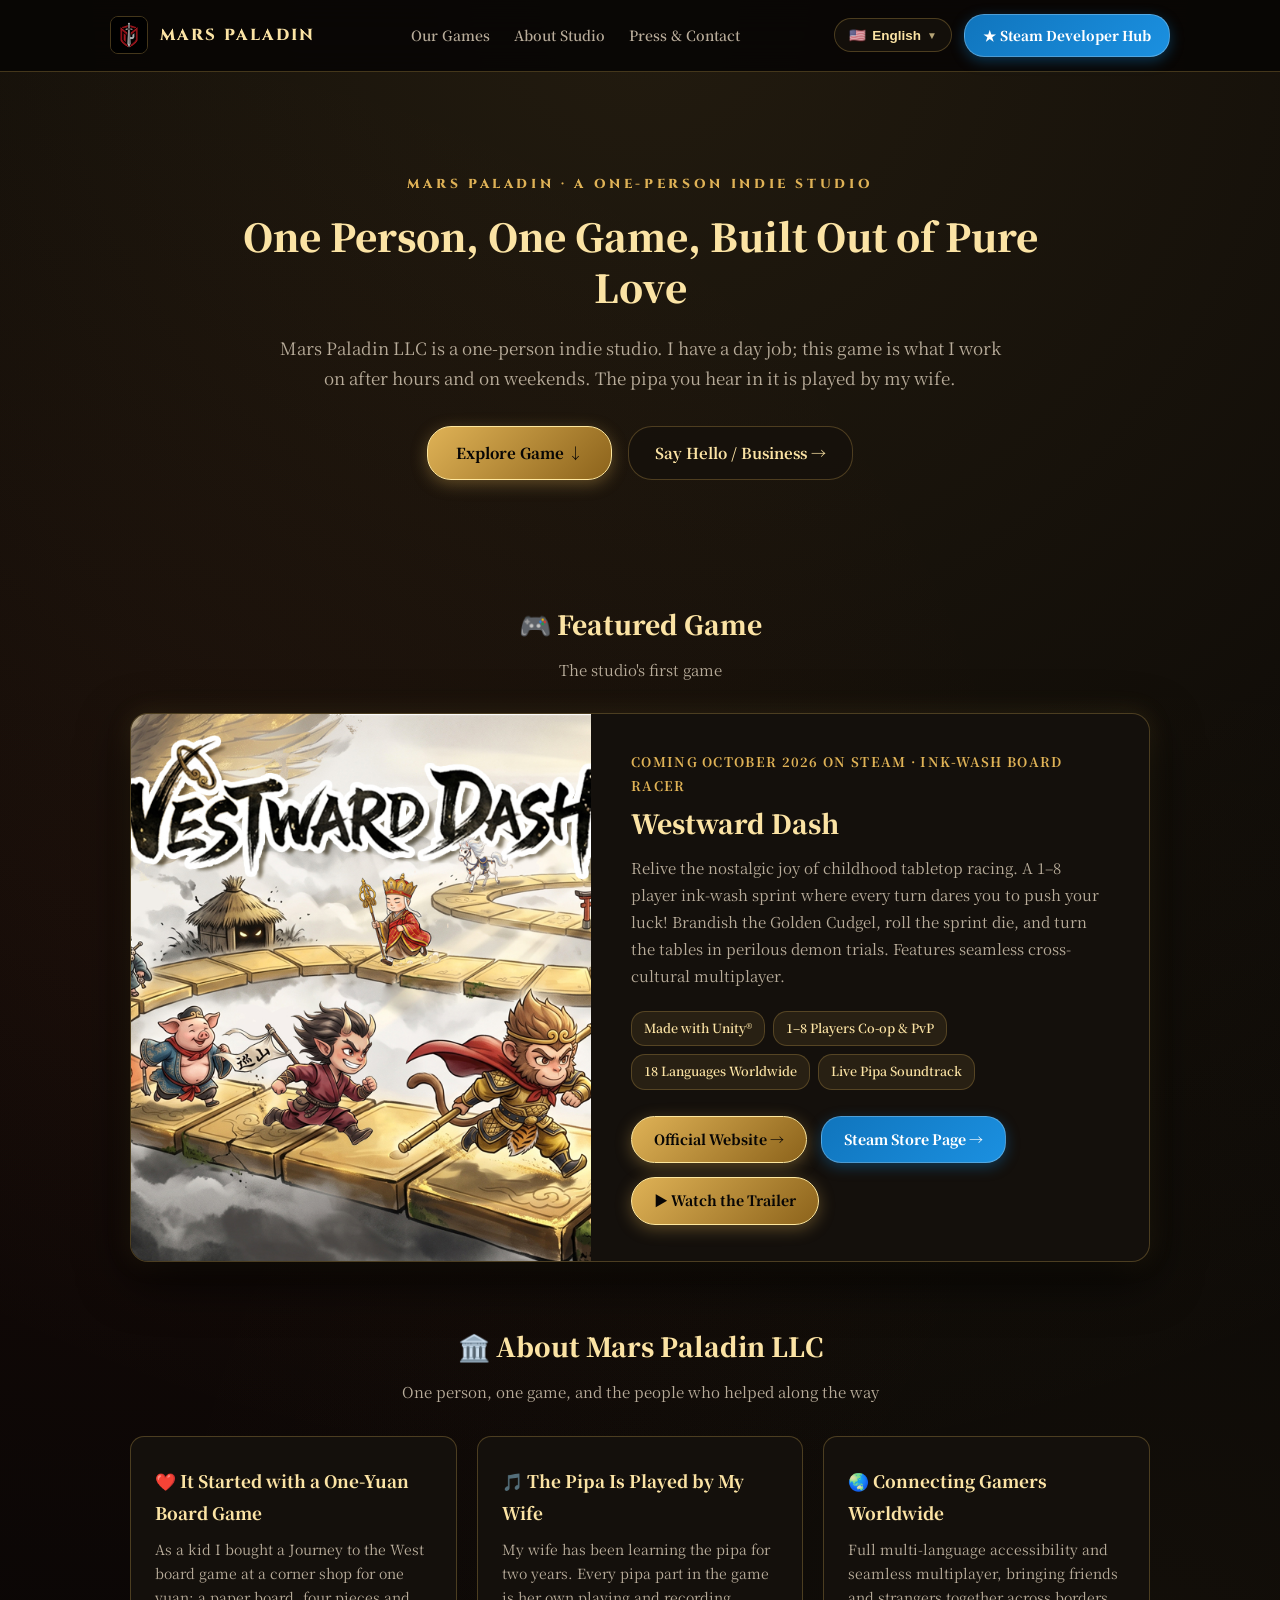
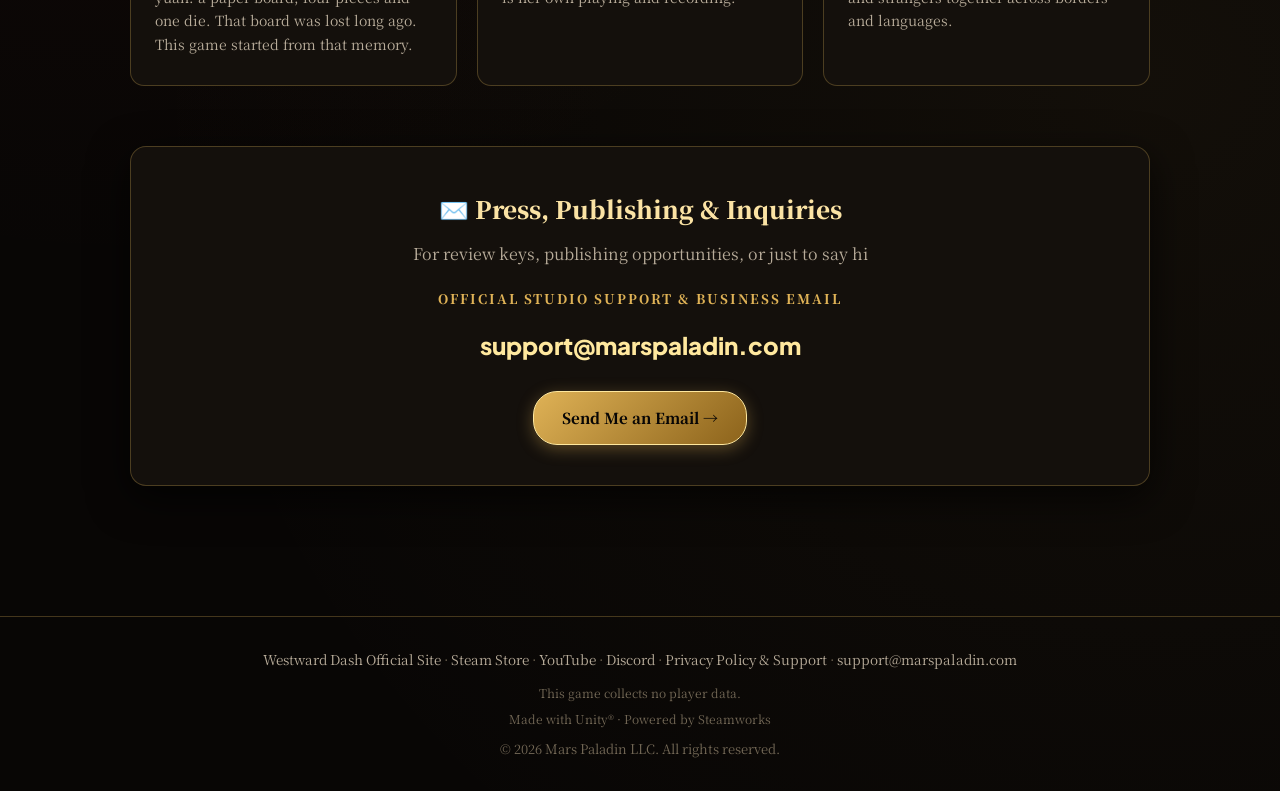
==== commit 801c3565: "Studio copy: one person, not "a group of gamers" The page claimed a team throughout: "BY GAMERS, FOR" ====
--- a/index.html
+++ b/index.html
@@ -510,10 +510,10 @@
   <main>
     <!-- Hero Section -->
     <section class="hero-section">
-      <div class="hero-tagline" id="heroTag">MARS PALADIN · BY GAMERS, FOR GAMERS</div>
-      <h1 class="hero-headline" id="heroTitle">Built by Passionate Gamers, Fueled by Pure Love</h1>
+      <div class="hero-tagline" id="heroTag">MARS PALADIN · A ONE-PERSON INDIE STUDIO</div>
+      <h1 class="hero-headline" id="heroTitle">One Person, One Game, Built Out of Pure Love</h1>
       <p class="hero-sub" id="heroSub">
-        Mars Paladin LLC is an indie game studio founded by lifelong gamers making games out of pure passion. No corporate fluff, no predatory monetization—just games we love to play and want to share with the world.
+        Mars Paladin LLC is a one-person indie studio. I have a day job; this game is what I work on after hours and on weekends. The pipa you hear in it is played by my wife.
       </p>
       <div class="hero-actions">
         <a href="#games" class="btn-primary" id="heroBtn1">Explore Game ↓</a>
@@ -525,7 +525,7 @@
     <section id="games">
       <div class="section-header">
         <h2 id="gamesHeader">🎮 Featured Game</h2>
-        <p id="gamesSub">Our flagship indie title crafted with passion and dedication</p>
+        <p id="gamesSub">The studio's first game</p>
       </div>
 
       <div class="spotlight-card">
@@ -559,17 +559,17 @@
     <section id="about">
       <div class="section-header">
         <h2 id="aboutHeader">🏛️ About Mars Paladin LLC</h2>
-        <p id="aboutSub">A passion-driven journey by gamers for gamers</p>
+        <p id="aboutSub">One person, one game, and the people who helped along the way</p>
       </div>
 
       <div class="pillars-grid">
         <div class="pillar-card">
-          <h3 id="card1Title">❤️ Fueled by Pure Passion</h3>
-          <p id="card1Desc">We are die-hard gamers first. Every mechanic and line of code is born from our lifelong love for unforgettable gaming experiences.</p>
+          <h3 id="card1Title">❤️ It Started with a One-Yuan Board Game</h3>
+          <p id="card1Desc">As a kid I bought a Journey to the West board game at a corner shop for one yuan: a paper board, four pieces and one die. That board was lost long ago. This game started from that memory.</p>
         </div>
         <div class="pillar-card">
-          <h3 id="card2Title">🎯 Respecting Every Player</h3>
-          <p id="card2Desc">Strict zero-telemetry policy, no microtransactions or pay-to-win tricks. We deeply respect your time, wallet, and pure love of games.</p>
+          <h3 id="card2Title">🎵 The Pipa Is Played by My Wife</h3>
+          <p id="card2Desc">My wife has been learning the pipa for two years. Every pipa part in the game is her own playing and recording.</p>
         </div>
         <div class="pillar-card">
           <h3 id="card3Title">🌏 Connecting Gamers Worldwide</h3>
@@ -585,7 +585,7 @@
         <p id="contactSub" style="color: var(--ink-dim); margin-bottom: 18px;">For review keys, publishing opportunities, or just to say hi</p>
         <div id="contactBoxTitle" style="font-size: 13px; text-transform: uppercase; color: var(--gold); letter-spacing: 0.15em; font-weight: 800;">Official Studio Support & Business Email</div>
         <div class="contact-email-val">support@marspaladin.com</div>
-        <a href="mailto:support@marspaladin.com" class="btn-primary" id="contactBtn">Send Us an Email →</a>
+        <a href="mailto:support@marspaladin.com" class="btn-primary" id="contactBtn">Send Me an Email →</a>
       </div>
     </section>
   </main>
@@ -600,6 +600,7 @@
       <a href="https://westwarddash.com/privacy.html" id="footerPrivacy">Privacy Policy & Support</a> &middot; 
       <a href="mailto:support@marspaladin.com">support@marspaladin.com</a>
     </div>
+    <div style="font-size: 12px; color: var(--ink-muted); margin-bottom: 4px;" id="footerNoTelemetry">This game collects no player data.</div>
     <div style="font-size: 12px; color: var(--ink-muted); margin-bottom: 4px;">Made with Unity&reg; &middot; Powered by Steamworks</div>
     <p style="font-size: 13px; color: var(--ink-muted); margin-top: 6px;">
       &copy; 2026 Mars Paladin LLC. <span id="footerRights">All rights reserved.</span>
@@ -615,13 +616,13 @@
     "navAbout": "About Studio",
     "navContact": "Press & Contact",
     "navSteam": "★ Steam Developer Hub",
-    "heroTag": "MARS PALADIN · BY GAMERS, FOR GAMERS",
-    "heroTitle": "Built by Passionate Gamers, Fueled by Pure Love",
-    "heroSub": "Mars Paladin LLC is an indie game studio founded by lifelong gamers making games out of pure passion. No corporate fluff, no predatory monetization—just games we love to play and want to share with the world.",
+    "heroTag": "MARS PALADIN · A ONE-PERSON INDIE STUDIO",
+    "heroTitle": "One Person, One Game, Built Out of Pure Love",
+    "heroSub": "Mars Paladin LLC is a one-person indie studio. I have a day job; this game is what I work on after hours and on weekends. The pipa you hear in it is played by my wife.",
     "heroBtn1": "Explore Game ↓",
     "heroBtn2": "Say Hello / Business →",
     "gamesHeader": "🎮 Featured Game",
-    "gamesSub": "Our flagship indie title crafted with passion and dedication",
+    "gamesSub": "The studio's first game",
     "game1Title": "Westward Dash",
     "game1Tag": "Coming October 2026 on Steam · Ink-Wash Board Racer",
     "game1Desc": "Relive the nostalgic joy of childhood tabletop racing. A 1–8 player ink-wash sprint where every turn dares you to push your luck! Brandish the Golden Cudgel, roll the sprint die, and turn the tables in perilous demon trials. Features seamless cross-cultural multiplayer.",
@@ -632,22 +633,23 @@
     "game1BtnSteam": "Steam Store Page →",
     "game1BtnTrailer": "▶ Watch the Trailer",
     "aboutHeader": "🏛️ About Mars Paladin LLC",
-    "aboutSub": "A passion-driven journey by gamers for gamers",
-    "card1Title": "❤️ Fueled by Pure Passion",
-    "card1Desc": "We are die-hard gamers first. Every mechanic and line of code is born from our lifelong love for unforgettable gaming experiences.",
-    "card2Title": "🎯 Respecting Every Player",
-    "card2Desc": "Strict zero-telemetry policy, no microtransactions or pay-to-win tricks. We deeply respect your time, wallet, and pure love of games.",
+    "aboutSub": "One person, one game, and the people who helped along the way",
+    "card1Title": "❤️ It Started with a One-Yuan Board Game",
+    "card1Desc": "As a kid I bought a Journey to the West board game at a corner shop for one yuan: a paper board, four pieces and one die. That board was lost long ago. This game started from that memory.",
+    "card2Title": "🎵 The Pipa Is Played by My Wife",
+    "card2Desc": "My wife has been learning the pipa for two years. Every pipa part in the game is her own playing and recording.",
     "card3Title": "🌏 Connecting Gamers Worldwide",
     "card3Desc": "Full multi-language accessibility and seamless multiplayer, bringing friends and strangers together across borders and languages.",
     "contactHeader": "✉️ Press, Publishing & Inquiries",
     "contactSub": "For review keys, publishing opportunities, or just to say hi",
     "contactBoxTitle": "Official Studio Support & Business Email",
     "contactBoxEmail": "support@marspaladin.com",
-    "contactBtn": "Send Us an Email →",
+    "contactBtn": "Send Me an Email →",
     "footerRights": "All rights reserved.",
     "footerPrivacy": "Privacy Policy & Support",
     "footerMainSite": "Westward Dash Official Site",
-    "footerSteam": "Steam Store"
+    "footerSteam": "Steam Store",
+    "footerNoTelemetry": "This game collects no player data."
   },
   "zh": {
     "flag": "🇨🇳",
@@ -656,13 +658,13 @@
     "navAbout": "关于工作室",
     "navContact": "联系与合作",
     "navSteam": "★ Steam 开发者主页",
-    "heroTag": "MARS PALADIN · 由玩家创立的独立工作室",
-    "heroTitle": "由玩家创立，为玩家而生，用爱发电",
-    "heroSub": "Mars Paladin LLC 是一群热爱游戏的纯粹玩家聚在一起创立的独立工作室。没有资本套路，不搞逼氪数值，我们只凭着对游戏最原始的热忱，做自己真正想玩、也能让全球玩家会心一笑的好游戏。",
+    "heroTag": "MARS PALADIN · 一个人的独立工作室",
+    "heroTitle": "一个人，一款游戏，用爱发电",
+    "heroSub": "Mars Paladin LLC 是一个人的独立工作室。我有一份正职，这款游戏是下班后和周末做的。游戏里的琵琶由我妻子演奏录制。",
     "heroBtn1": "探索游戏作品 ↓",
     "heroBtn2": "联系商务合作 →",
     "gamesHeader": "🎮 核心游戏作品",
-    "gamesSub": "我们倾注全部热忱打磨的独立游戏大作",
+    "gamesSub": "工作室的第一款游戏",
     "game1Title": "Westward Dash / 齐天大冲刺",
     "game1Tag": "2026 年 10 月登陆 Steam · 经典国风水墨竞速棋",
     "game1Desc": "还原儿时围坐桌前的西游记忆。1–8 人水墨竞速：步步是险阻，局局都心跳！一柄金箍棒扫清妖障，一颗冲刺骰绝境翻盘。无论独自对弈还是好友欢聚，不到最后一格，胜负绝不见分晓！全面支持 18 种语言全球同桌。",
@@ -673,22 +675,23 @@
     "game1BtnSteam": "Steam 商店页面 →",
     "game1BtnTrailer": "▶ 观看预告片",
     "aboutHeader": "🏛️ 关于 Mars Paladin LLC",
-    "aboutSub": "一群纯粹玩家的用爱发电之旅",
-    "card1Title": "❤️ 用爱发电 · 纯粹热爱",
-    "card1Desc": "我们自己就是重度玩家。从玩法构思到每一行代码、每一个数值细节，都源自我们对游戏最纯粹的热忱。",
-    "card2Title": "🎯 拒绝套路 · 玩家第一",
-    "card2Desc": "坚守 100% 零隐私收集、零数值逼氪。好游戏应当尊重玩家的时间与钱包，还原最原汁原味的游玩乐趣。",
+    "aboutSub": "一个人做的游戏，和一路上帮过我的人",
+    "card1Title": "❤️ 从一张一块钱的纸棋开始",
+    "card1Desc": "小时候我在小卖部花一块钱买过一张西游棋：一张纸棋盘、四个棋子、一颗骰子。那张棋盘早就丢了，这款游戏就是从那个记忆做起来的。",
+    "card2Title": "🎵 琵琶由我妻子演奏",
+    "card2Desc": "我妻子学琵琶两年了，游戏里的琵琶都是她自己弹、自己录的。",
     "card3Title": "🌏 跨越山海 · 与君同乐",
     "card3Desc": "坚持全线作品深度支持多语言本地化，让世界各地的朋友无论身在何方、操何种母语，都能聚在同一张桌前尽情欢笑。",
     "contactHeader": "✉️ 媒体中心、发行合作与支持",
     "contactSub": "欢迎媒体评测、商务发行洽谈或玩家交流",
     "contactBoxTitle": "官方商务与客服支持邮箱",
     "contactBoxEmail": "support@marspaladin.com",
-    "contactBtn": "发送邮件联系我们 →",
+    "contactBtn": "发送邮件联系我 →",
     "footerRights": "保留所有权利。",
     "footerPrivacy": "隐私政策与社区支持",
     "footerMainSite": "《齐天大冲刺》官网",
-    "footerSteam": "Steam 商店"
+    "footerSteam": "Steam 商店",
+    "footerNoTelemetry": "本游戏不收集任何玩家数据。"
   },
   "tc": {
     "flag": "🇭🇰",
@@ -697,13 +700,13 @@
     "navAbout": "關於工作室",
     "navContact": "聯繫與合作",
     "navSteam": "★ Steam 開發者首頁",
-    "heroTag": "MARS PALADIN · 由玩家創立的獨立工作室",
-    "heroTitle": "由玩家創立，為玩家而生，用愛發電",
-    "heroSub": "Mars Paladin LLC 是一群熱愛遊戲的純粹玩家聚在一起創立的獨立工作室。沒有資本套路，不搞逼課數值，我們只憑著對遊戲最原始的熱忱，做自己真正想玩、也能讓全球玩家會心一笑的好遊戲。",
+    "heroTag": "MARS PALADIN · 一個人的獨立工作室",
+    "heroTitle": "一個人，一款遊戲，用愛發電",
+    "heroSub": "Mars Paladin LLC 是一個人的獨立工作室。我有一份正職，這款遊戲是下班後和週末做的。遊戲裡的琵琶由我妻子演奏錄製。",
     "heroBtn1": "探索遊戲作品 ↓",
     "heroBtn2": "聯繫商務合作 →",
     "gamesHeader": "🎮 核心遊戲作品",
-    "gamesSub": "我們傾注全部熱忱打磨的獨立遊戲大作",
+    "gamesSub": "工作室的第一款遊戲",
     "game1Title": "Westward Dash / 齊天大衝刺",
     "game1Tag": "2026 年 10 月登陸 Steam · 經典國風水墨競速棋",
     "game1Desc": "還原兒時圍坐桌前的西遊記憶。1–8 人水墨競速：步步是險阻，局局都心跳！一柄金箍棒掃清妖障，一顆衝刺骰絕境翻盤。無論獨自對弈還是好友歡聚，不到最後一格，勝負絕不見分曉！全面支援 18 種語言全球同桌。",
@@ -714,22 +717,23 @@
     "game1BtnSteam": "Steam 商店頁面 →",
     "game1BtnTrailer": "▶ 觀看預告片",
     "aboutHeader": "🏛️ 關於 Mars Paladin LLC",
-    "aboutSub": "一群純粹玩家的用愛發電之旅",
-    "card1Title": "❤️ 用愛發電 · 純粹熱愛",
-    "card1Desc": "我們自己就是重度玩家。從玩法構思到每一行代碼、每一個數值細節，都源自我們對遊戲最純粹的熱忱。",
-    "card2Title": "🎯 拒絕套路 · 玩家第一",
-    "card2Desc": "堅守 100% 零隱私收集、零數值逼課。好遊戲應當尊重玩家的時間與錢包，還原最原汁原味的遊玩樂趣。",
+    "aboutSub": "一個人做的遊戲，和一路上幫過我的人",
+    "card1Title": "❤️ 從一張一塊錢的紙棋開始",
+    "card1Desc": "小時候我在小賣部花一塊錢買過一張西遊棋：一張紙棋盤、四個棋子、一顆骰子。那張棋盤早就丟了，這款遊戲就是從那個記憶做起來的。",
+    "card2Title": "🎵 琵琶由我妻子演奏",
+    "card2Desc": "我妻子學琵琶兩年了，遊戲裡的琵琶都是她自己彈、自己錄的。",
     "card3Title": "🌏 跨越山海 · 與君同樂",
     "card3Desc": "堅持全線作品深度支援多語言本地化，讓世界各地的朋友無論身在何方、操何種母語，都能聚在同一張桌前盡情歡笑。",
     "contactHeader": "✉️ 媒體中心、發行合作與支援",
     "contactSub": "歡迎媒體評測、商務發行洽談或玩家交流",
     "contactBoxTitle": "官方商務與客服支援郵箱",
     "contactBoxEmail": "support@marspaladin.com",
-    "contactBtn": "發送郵件聯繫我們 →",
+    "contactBtn": "發送郵件聯繫我 →",
     "footerRights": "保留所有權利。",
     "footerPrivacy": "隱私政策與社群支援",
     "footerMainSite": "《齊天大衝刺》官網",
-    "footerSteam": "Steam 商店"
+    "footerSteam": "Steam 商店",
+    "footerNoTelemetry": "本遊戲不收集任何玩家資料。"
   },
   "ja": {
     "flag": "🇯🇵",
@@ -738,13 +742,13 @@
     "navAbout": "スタジオについて",
     "navContact": "お問い合わせ",
     "navSteam": "★ Steam 開発者ページ",
-    "heroTag": "MARS PALADIN · ゲーマーによるインディースタジオ",
-    "heroTitle": "ゲーマーが創る、純粋な愛と情熱のゲーム。",
-    "heroSub": "Mars Paladin LLC は、ゲームを心から愛するプレイヤーが集まって設立したインディースタジオです。課金誘導や企業都合のしがらみは一切なし。自分たちが本当に遊びたい、世界中のプレイヤーが笑顔になれる作品を情熱だけで創り届けています。",
+    "heroTag": "MARS PALADIN · たった一人のインディースタジオ",
+    "heroTitle": "一人で創る、純粋な愛と情熱のゲーム。",
+    "heroSub": "Mars Paladin LLC は、私一人のインディースタジオです。普段は別の仕事をしていて、このゲームは仕事の後と週末に作っています。ゲームの琵琶は妻が演奏・録音したものです。",
     "heroBtn1": "作品を見る ↓",
     "heroBtn2": "お問い合わせ →",
     "gamesHeader": "🎮 注目タイトル",
-    "gamesSub": "情熱を込めて制作されたインディータイトル",
+    "gamesSub": "スタジオの第一作",
     "game1Title": "西遊記ダッシュ (Westward Dash)",
     "game1Tag": "2026年10月 Steamにて配信予定 · 水墨画風すごろくレース",
     "game1Desc": "子どもの頃のボードゲームのワクワクを再現！1〜8人で楽しむ水墨画風レース。如意棒で妖怪を討ち払い、ダイスで大逆転！18言語に完全対応し、世界中のプレイヤーと同じテーブルで遊べます。",
@@ -755,11 +759,11 @@
     "game1BtnSteam": "Steam ストアへ →",
     "game1BtnTrailer": "▶ トレーラーを見る",
     "aboutHeader": "🏛️ Mars Paladin LLC について",
-    "aboutSub": "純粋な情熱と愛で創るゲームの旅",
-    "card1Title": "❤️ ゲームへの純粋な愛",
-    "card1Desc": "私たち自身が生粋のゲーマーです。ゲームメカニクスから細部の調整まで、すべてはゲームへの純粋な熱意から生まれています。",
-    "card2Title": "🎯 プレイヤーへの敬意",
-    "card2Desc": "個人情報の完全非収集、課金誘導なし。プレイヤーの時間とお金を尊重し、ゲーム本来の純粋な楽しさを追求します。",
+    "aboutSub": "一人で作るゲームと、支えてくれた人たち",
+    "card1Title": "❤️ 一元のすごろくから始まった",
+    "card1Desc": "子どもの頃、駄菓子屋で一元の西遊記すごろくを買いました。紙の盤が一枚、コマが四つ、サイコロが一つ。あの盤はとうに失くしましたが、このゲームはその記憶から作り始めました。",
+    "card2Title": "🎵 琵琶は妻の演奏",
+    "card2Desc": "妻は琵琶を習って二年になります。ゲームの琵琶はすべて妻自身が演奏し、録音したものです。",
     "card3Title": "🌏 世界中の仲間と同じテーブルで",
     "card3Desc": "多言語ローカライズと快適なマルチプレイを通じて、世界中のプレイヤーに最高の時間を届けます。",
     "contactHeader": "✉️ プレスキット・提携・お問い合わせ",
@@ -770,13 +774,19 @@
     "footerRights": "All rights reserved. 無断転載を禁じます。",
     "footerPrivacy": "プライバシーポリシー",
     "footerMainSite": "『西遊記ダッシュ』公式サイト",
-    "footerSteam": "Steam ストア"
+    "footerSteam": "Steam ストア",
+    "footerNoTelemetry": "本作はプレイヤーのデータを一切収集しません。"
   }
 };
 
   let currentLang = 'en';
 
   function setLang(langCode) {
+    try {
+      const htmlLang = {zh:'zh-CN',tc:'zh-TW',en:'en',ja:'ja',ko:'ko',fr:'fr',de:'de',es:'es',
+        pt:'pt',it:'it',ru:'ru',pl:'pl',cs:'cs',uk:'uk',tr:'tr',th:'th',vi:'vi',id:'id'}[langCode] || 'en';
+      document.documentElement.setAttribute('lang', htmlLang);   // screen readers pick pronunciation from this
+    } catch (e) {}
     if (!i18n[langCode]) langCode = 'en';
     currentLang = langCode;
     const data = i18n[langCode];
@@ -828,6 +838,7 @@
     document.getElementById('footerPrivacy').textContent = data.footerPrivacy;
     document.getElementById('footerMainSite').textContent = data.footerMainSite;
     document.getElementById('footerSteam').textContent = data.footerSteam;
+    document.getElementById('footerNoTelemetry').textContent = data.footerNoTelemetry;
 
     // Localize game cover image
     const cover = document.getElementById('game1Cover');
@@ -867,7 +878,7 @@
       setLang(urlLang);
     } else {
       const userLang = (navigator.language || navigator.userLanguage || '').toLowerCase();
-      if (userLang.startsWith('zh-tw') || userLang.startsWith('zh-hk')) {
+      if (/^zh-(tw|hk|mo|hant)/.test(userLang)) {   // zh-Hant, zh-Hant-TW, zh-MO too
         setLang('tc');
       } else if (userLang.startsWith('zh')) {
         setLang('zh');
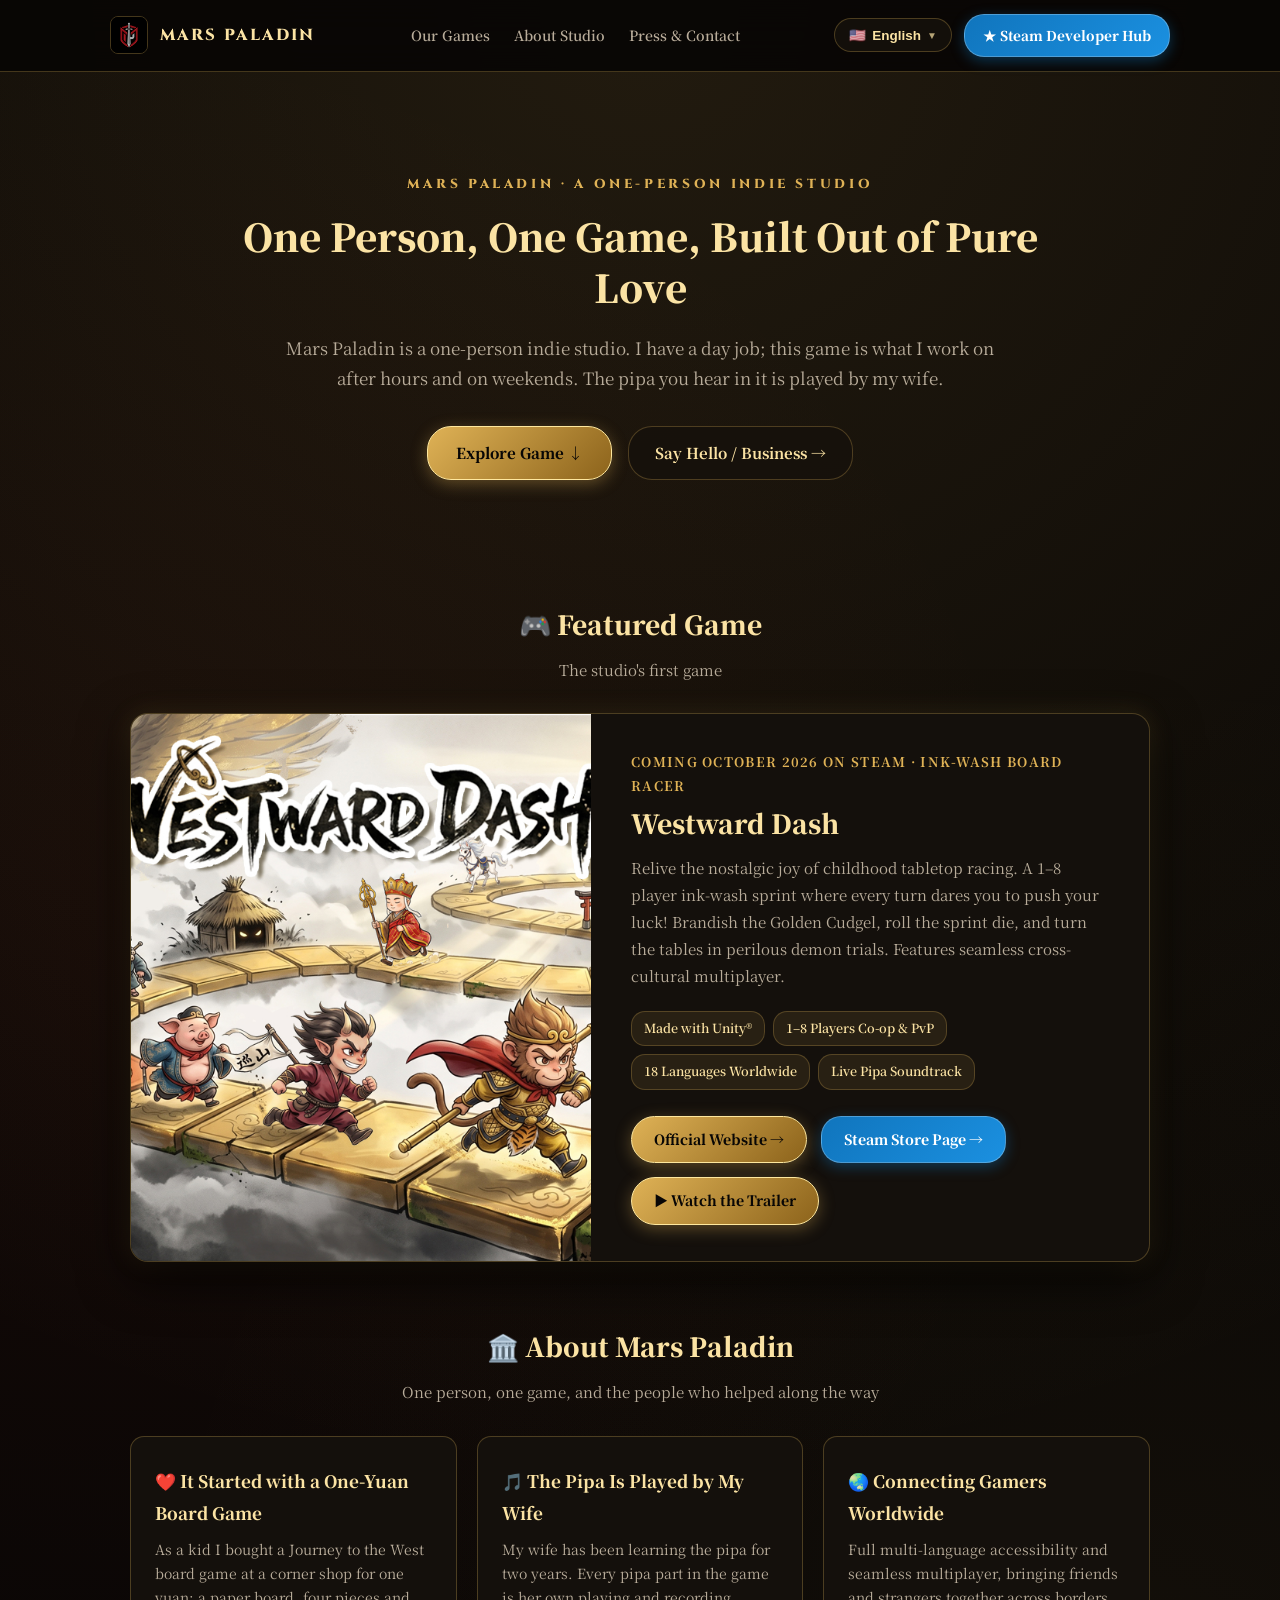
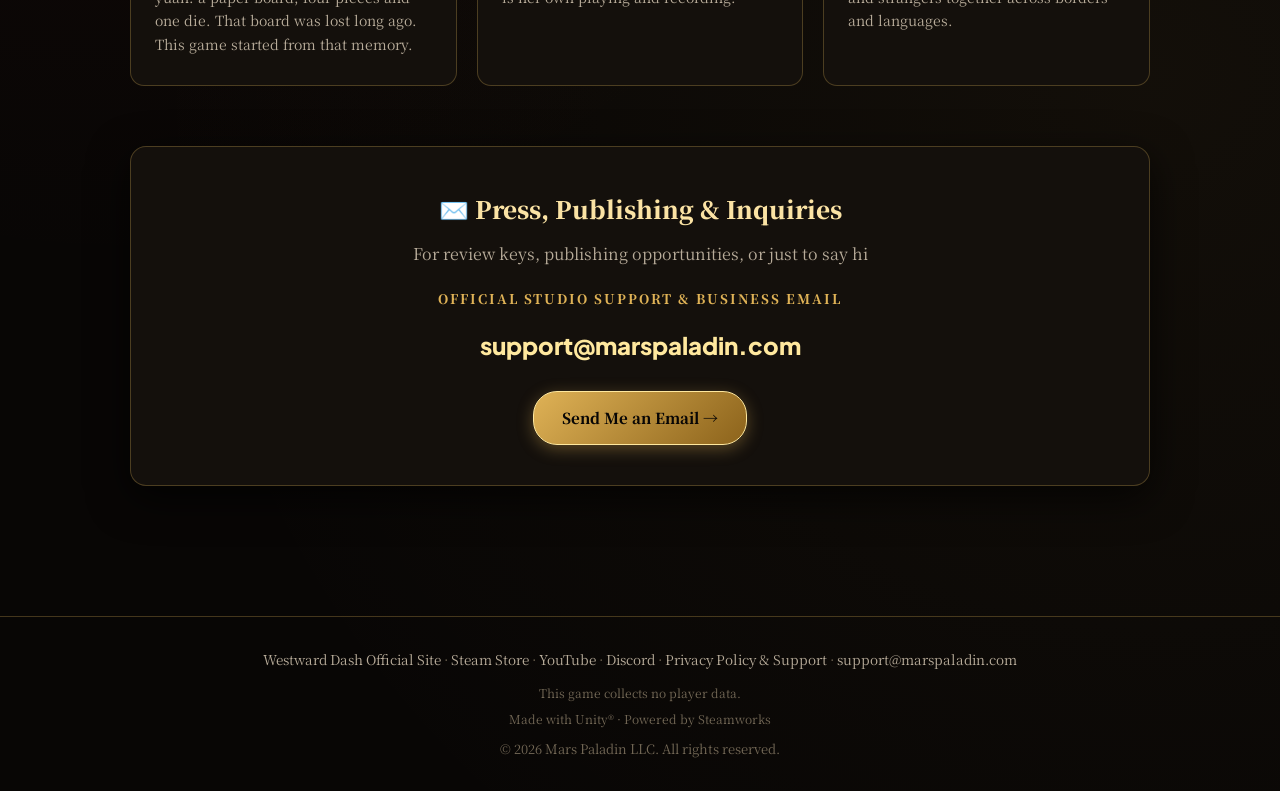
==== commit 5e7fd2f2: "Drop LLC from the display surfaces; fix the <head> copy the rewrite missed "Mars Paladin LLC" stays " ====
--- a/index.html
+++ b/index.html
@@ -3,21 +3,21 @@
 <head>
 <meta charset="utf-8">
 <meta name="viewport" content="width=device-width, initial-scale=1">
-<title>Mars Paladin LLC — Official Game Studio Portal</title>
-<meta name="description" content="Mars Paladin LLC is an independent game studio founded by passionate gamers making games out of pure love for play.">
+<title>Mars Paladin — Official Game Studio Portal</title>
+<meta name="description" content="Mars Paladin is a one-person indie studio. Westward Dash, its first game, arrives on Steam in October 2026.">
 <meta name="theme-color" content="#080605">
 
 <!-- Open Graph / Facebook / Discord -->
 <meta property="og:type" content="website">
 <meta property="og:url" content="https://marspaladin.com/">
-<meta property="og:title" content="Mars Paladin LLC — Official Game Studio Portal">
-<meta property="og:description" content="Built by passionate gamers, fueled by pure love. Discover our games portfolio.">
+<meta property="og:title" content="Mars Paladin — Official Game Studio Portal">
+<meta property="og:description" content="A one-person indie studio. Westward Dash, its first game, arrives on Steam in October 2026.">
 <meta property="og:image" content="https://westwarddash.com/assets/capsule_en.jpg">
 
 <!-- Twitter Card -->
 <meta name="twitter:card" content="summary_large_image">
-<meta name="twitter:title" content="Mars Paladin LLC — Official Game Studio Portal">
-<meta name="twitter:description" content="Built by passionate gamers, fueled by pure love. Discover our games portfolio.">
+<meta name="twitter:title" content="Mars Paladin — Official Game Studio Portal">
+<meta name="twitter:description" content="A one-person indie studio. Westward Dash, its first game, arrives on Steam in October 2026.">
 <meta name="twitter:image" content="https://westwarddash.com/assets/capsule_en.jpg">
 
 <link rel="icon" type="image/png" href="assets/marspaladin_mark.png">
@@ -513,7 +513,7 @@
       <div class="hero-tagline" id="heroTag">MARS PALADIN · A ONE-PERSON INDIE STUDIO</div>
       <h1 class="hero-headline" id="heroTitle">One Person, One Game, Built Out of Pure Love</h1>
       <p class="hero-sub" id="heroSub">
-        Mars Paladin LLC is a one-person indie studio. I have a day job; this game is what I work on after hours and on weekends. The pipa you hear in it is played by my wife.
+        Mars Paladin is a one-person indie studio. I have a day job; this game is what I work on after hours and on weekends. The pipa you hear in it is played by my wife.
       </p>
       <div class="hero-actions">
         <a href="#games" class="btn-primary" id="heroBtn1">Explore Game ↓</a>
@@ -558,7 +558,7 @@
     <!-- Studio Pillars Section -->
     <section id="about">
       <div class="section-header">
-        <h2 id="aboutHeader">🏛️ About Mars Paladin LLC</h2>
+        <h2 id="aboutHeader">🏛️ About Mars Paladin</h2>
         <p id="aboutSub">One person, one game, and the people who helped along the way</p>
       </div>
 
@@ -618,7 +618,7 @@
     "navSteam": "★ Steam Developer Hub",
     "heroTag": "MARS PALADIN · A ONE-PERSON INDIE STUDIO",
     "heroTitle": "One Person, One Game, Built Out of Pure Love",
-    "heroSub": "Mars Paladin LLC is a one-person indie studio. I have a day job; this game is what I work on after hours and on weekends. The pipa you hear in it is played by my wife.",
+    "heroSub": "Mars Paladin is a one-person indie studio. I have a day job; this game is what I work on after hours and on weekends. The pipa you hear in it is played by my wife.",
     "heroBtn1": "Explore Game ↓",
     "heroBtn2": "Say Hello / Business →",
     "gamesHeader": "🎮 Featured Game",
@@ -632,7 +632,7 @@
     "game1BtnSite": "Official Website →",
     "game1BtnSteam": "Steam Store Page →",
     "game1BtnTrailer": "▶ Watch the Trailer",
-    "aboutHeader": "🏛️ About Mars Paladin LLC",
+    "aboutHeader": "🏛️ About Mars Paladin",
     "aboutSub": "One person, one game, and the people who helped along the way",
     "card1Title": "❤️ It Started with a One-Yuan Board Game",
     "card1Desc": "As a kid I bought a Journey to the West board game at a corner shop for one yuan: a paper board, four pieces and one die. That board was lost long ago. This game started from that memory.",
@@ -660,7 +660,7 @@
     "navSteam": "★ Steam 开发者主页",
     "heroTag": "MARS PALADIN · 一个人的独立工作室",
     "heroTitle": "一个人，一款游戏，用爱发电",
-    "heroSub": "Mars Paladin LLC 是一个人的独立工作室。我有一份正职，这款游戏是下班后和周末做的。游戏里的琵琶由我妻子演奏录制。",
+    "heroSub": "Mars Paladin 是一个人的独立工作室。我有一份正职，这款游戏是下班后和周末做的。游戏里的琵琶由我妻子演奏录制。",
     "heroBtn1": "探索游戏作品 ↓",
     "heroBtn2": "联系商务合作 →",
     "gamesHeader": "🎮 核心游戏作品",
@@ -674,7 +674,7 @@
     "game1BtnSite": "访问官方网站 →",
     "game1BtnSteam": "Steam 商店页面 →",
     "game1BtnTrailer": "▶ 观看预告片",
-    "aboutHeader": "🏛️ 关于 Mars Paladin LLC",
+    "aboutHeader": "🏛️ 关于 Mars Paladin",
     "aboutSub": "一个人做的游戏，和一路上帮过我的人",
     "card1Title": "❤️ 从一张一块钱的纸棋开始",
     "card1Desc": "小时候我在小卖部花一块钱买过一张西游棋：一张纸棋盘、四个棋子、一颗骰子。那张棋盘早就丢了，这款游戏就是从那个记忆做起来的。",
@@ -702,7 +702,7 @@
     "navSteam": "★ Steam 開發者首頁",
     "heroTag": "MARS PALADIN · 一個人的獨立工作室",
     "heroTitle": "一個人，一款遊戲，用愛發電",
-    "heroSub": "Mars Paladin LLC 是一個人的獨立工作室。我有一份正職，這款遊戲是下班後和週末做的。遊戲裡的琵琶由我妻子演奏錄製。",
+    "heroSub": "Mars Paladin 是一個人的獨立工作室。我有一份正職，這款遊戲是下班後和週末做的。遊戲裡的琵琶由我妻子演奏錄製。",
     "heroBtn1": "探索遊戲作品 ↓",
     "heroBtn2": "聯繫商務合作 →",
     "gamesHeader": "🎮 核心遊戲作品",
@@ -716,7 +716,7 @@
     "game1BtnSite": "造訪官方網站 →",
     "game1BtnSteam": "Steam 商店頁面 →",
     "game1BtnTrailer": "▶ 觀看預告片",
-    "aboutHeader": "🏛️ 關於 Mars Paladin LLC",
+    "aboutHeader": "🏛️ 關於 Mars Paladin",
     "aboutSub": "一個人做的遊戲，和一路上幫過我的人",
     "card1Title": "❤️ 從一張一塊錢的紙棋開始",
     "card1Desc": "小時候我在小賣部花一塊錢買過一張西遊棋：一張紙棋盤、四個棋子、一顆骰子。那張棋盤早就丟了，這款遊戲就是從那個記憶做起來的。",
@@ -744,7 +744,7 @@
     "navSteam": "★ Steam 開発者ページ",
     "heroTag": "MARS PALADIN · たった一人のインディースタジオ",
     "heroTitle": "一人で創る、純粋な愛と情熱のゲーム。",
-    "heroSub": "Mars Paladin LLC は、私一人のインディースタジオです。普段は別の仕事をしていて、このゲームは仕事の後と週末に作っています。ゲームの琵琶は妻が演奏・録音したものです。",
+    "heroSub": "Mars Paladin は、私一人のインディースタジオです。普段は別の仕事をしていて、このゲームは仕事の後と週末に作っています。ゲームの琵琶は妻が演奏・録音したものです。",
     "heroBtn1": "作品を見る ↓",
     "heroBtn2": "お問い合わせ →",
     "gamesHeader": "🎮 注目タイトル",
@@ -758,7 +758,7 @@
     "game1BtnSite": "公式サイトを見る →",
     "game1BtnSteam": "Steam ストアへ →",
     "game1BtnTrailer": "▶ トレーラーを見る",
-    "aboutHeader": "🏛️ Mars Paladin LLC について",
+    "aboutHeader": "🏛️ Mars Paladin について",
     "aboutSub": "一人で作るゲームと、支えてくれた人たち",
     "card1Title": "❤️ 一元のすごろくから始まった",
     "card1Desc": "子どもの頃、駄菓子屋で一元の西遊記すごろくを買いました。紙の盤が一枚、コマが四つ、サイコロが一つ。あの盤はとうに失くしましたが、このゲームはその記憶から作り始めました。",
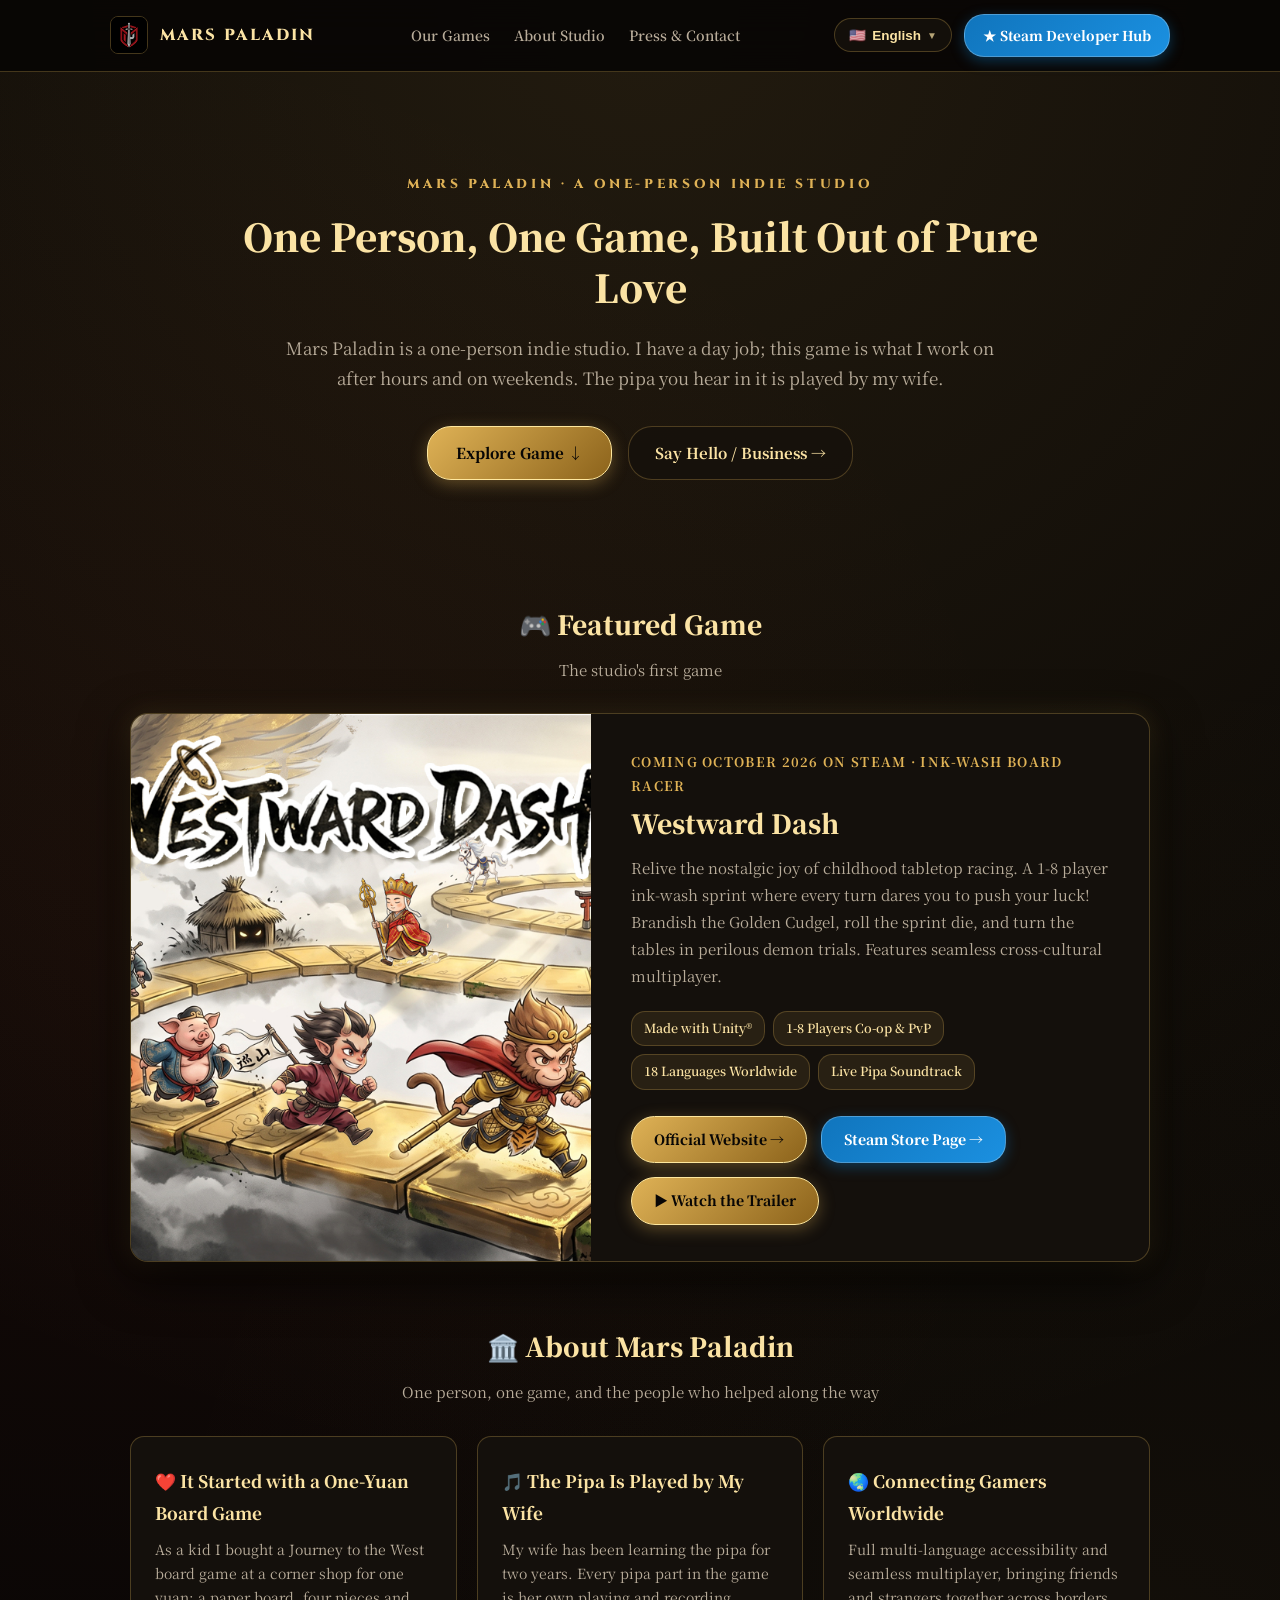
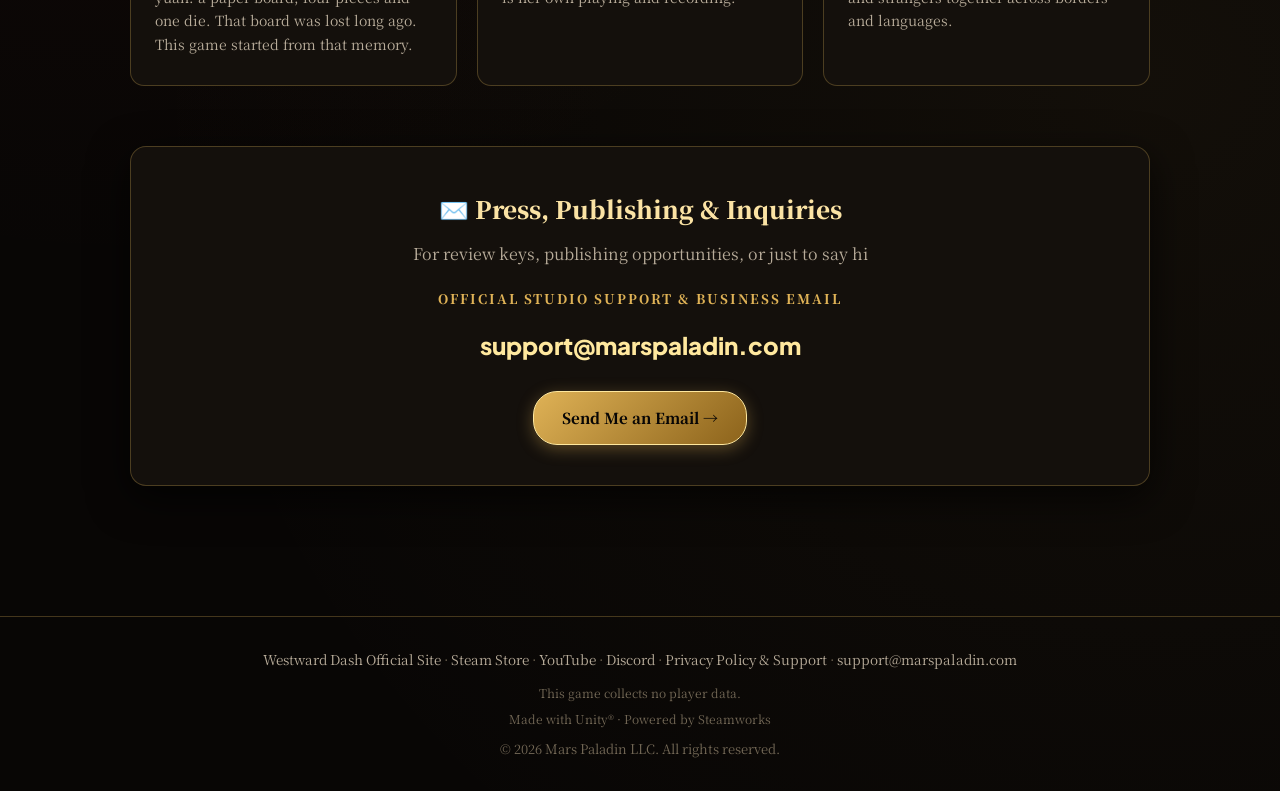
==== commit 98904625: "Remove long dashes from the studio portal Titles use a bar ("Mars Paladin | Official Game Studio Por" ====
--- a/index.html
+++ b/index.html
@@ -3,20 +3,20 @@
 <head>
 <meta charset="utf-8">
 <meta name="viewport" content="width=device-width, initial-scale=1">
-<title>Mars Paladin — Official Game Studio Portal</title>
+<title>Mars Paladin | Official Game Studio Portal</title>
 <meta name="description" content="Mars Paladin is a one-person indie studio. Westward Dash, its first game, arrives on Steam in October 2026.">
 <meta name="theme-color" content="#080605">
 
 <!-- Open Graph / Facebook / Discord -->
 <meta property="og:type" content="website">
 <meta property="og:url" content="https://marspaladin.com/">
-<meta property="og:title" content="Mars Paladin — Official Game Studio Portal">
+<meta property="og:title" content="Mars Paladin | Official Game Studio Portal">
 <meta property="og:description" content="A one-person indie studio. Westward Dash, its first game, arrives on Steam in October 2026.">
 <meta property="og:image" content="https://westwarddash.com/assets/capsule_en.jpg">
 
 <!-- Twitter Card -->
 <meta name="twitter:card" content="summary_large_image">
-<meta name="twitter:title" content="Mars Paladin — Official Game Studio Portal">
+<meta name="twitter:title" content="Mars Paladin | Official Game Studio Portal">
 <meta name="twitter:description" content="A one-person indie studio. Westward Dash, its first game, arrives on Steam in October 2026.">
 <meta name="twitter:image" content="https://westwarddash.com/assets/capsule_en.jpg">
 
@@ -537,11 +537,11 @@
             <div class="game-tag" id="game1Tag">Coming October 2026 on Steam · Ink-Wash Board Racer</div>
             <h3 class="game-title" id="game1Title">Westward Dash</h3>
             <p class="game-desc" id="game1Desc">
-              Relive the nostalgic joy of childhood tabletop racing. A 1–8 player ink-wash sprint where every turn dares you to push your luck! Brandish the Golden Cudgel, roll the sprint die, and turn the tables in perilous demon trials. Features seamless cross-cultural multiplayer.
+              Relive the nostalgic joy of childhood tabletop racing. A 1-8 player ink-wash sprint where every turn dares you to push your luck! Brandish the Golden Cudgel, roll the sprint die, and turn the tables in perilous demon trials. Features seamless cross-cultural multiplayer.
             </p>
             <div class="game-badges">
               <span class="badge">Made with Unity&reg;</span>
-                <span class="badge" id="game1Badge1">1–8 Players Co-op & PvP</span>
+                <span class="badge" id="game1Badge1">1-8 Players Co-op & PvP</span>
               <span class="badge" id="game1Badge2">18 Languages Worldwide</span>
               <span class="badge" id="game1Badge3">Live Pipa Soundtrack</span>
             </div>
@@ -625,8 +625,8 @@
     "gamesSub": "The studio's first game",
     "game1Title": "Westward Dash",
     "game1Tag": "Coming October 2026 on Steam · Ink-Wash Board Racer",
-    "game1Desc": "Relive the nostalgic joy of childhood tabletop racing. A 1–8 player ink-wash sprint where every turn dares you to push your luck! Brandish the Golden Cudgel, roll the sprint die, and turn the tables in perilous demon trials. Features seamless cross-cultural multiplayer.",
-    "game1Badge1": "1–8 Players Co-op & PvP",
+    "game1Desc": "Relive the nostalgic joy of childhood tabletop racing. A 1-8 player ink-wash sprint where every turn dares you to push your luck! Brandish the Golden Cudgel, roll the sprint die, and turn the tables in perilous demon trials. Features seamless cross-cultural multiplayer.",
+    "game1Badge1": "1-8 Players Co-op & PvP",
     "game1Badge2": "18 Languages Worldwide",
     "game1Badge3": "Live Pipa Soundtrack",
     "game1BtnSite": "Official Website →",
@@ -667,8 +667,8 @@
     "gamesSub": "工作室的第一款游戏",
     "game1Title": "Westward Dash / 齐天大冲刺",
     "game1Tag": "2026 年 10 月登陆 Steam · 经典国风水墨竞速棋",
-    "game1Desc": "还原儿时围坐桌前的西游记忆。1–8 人水墨竞速：步步是险阻，局局都心跳！一柄金箍棒扫清妖障，一颗冲刺骰绝境翻盘。无论独自对弈还是好友欢聚，不到最后一格，胜负绝不见分晓！全面支持 18 种语言全球同桌。",
-    "game1Badge1": "1–8 人联机 / 本地",
+    "game1Desc": "还原儿时围坐桌前的西游记忆。1-8 人水墨竞速：步步是险阻，局局都心跳！一柄金箍棒扫清妖障，一颗冲刺骰绝境翻盘。无论独自对弈还是好友欢聚，不到最后一格，胜负绝不见分晓！全面支持 18 种语言全球同桌。",
+    "game1Badge1": "1-8 人联机 / 本地",
     "game1Badge2": "18 种语言全球畅玩",
     "game1Badge3": "琵琶原声实录",
     "game1BtnSite": "访问官方网站 →",
@@ -709,8 +709,8 @@
     "gamesSub": "工作室的第一款遊戲",
     "game1Title": "Westward Dash / 齊天大衝刺",
     "game1Tag": "2026 年 10 月登陸 Steam · 經典國風水墨競速棋",
-    "game1Desc": "還原兒時圍坐桌前的西遊記憶。1–8 人水墨競速：步步是險阻，局局都心跳！一柄金箍棒掃清妖障，一顆衝刺骰絕境翻盤。無論獨自對弈還是好友歡聚，不到最後一格，勝負絕不見分曉！全面支援 18 種語言全球同桌。",
-    "game1Badge1": "1–8 人連線 / 本地",
+    "game1Desc": "還原兒時圍坐桌前的西遊記憶。1-8 人水墨競速：步步是險阻，局局都心跳！一柄金箍棒掃清妖障，一顆衝刺骰絕境翻盤。無論獨自對弈還是好友歡聚，不到最後一格，勝負絕不見分曉！全面支援 18 種語言全球同桌。",
+    "game1Badge1": "1-8 人連線 / 本地",
     "game1Badge2": "18 種語言全球暢玩",
     "game1Badge3": "琵琶原聲實錄",
     "game1BtnSite": "造訪官方網站 →",
@@ -752,7 +752,7 @@
     "game1Title": "西遊記ダッシュ (Westward Dash)",
     "game1Tag": "2026年10月 Steamにて配信予定 · 水墨画風すごろくレース",
     "game1Desc": "子どもの頃のボードゲームのワクワクを再現！1〜8人で楽しむ水墨画風レース。如意棒で妖怪を討ち払い、ダイスで大逆転！18言語に完全対応し、世界中のプレイヤーと同じテーブルで遊べます。",
-    "game1Badge1": "1–8人プレイ対応",
+    "game1Badge1": "1-8人プレイ対応",
     "game1Badge2": "世界18言語対応",
     "game1Badge3": "琵琶生演奏サントラ",
     "game1BtnSite": "公式サイトを見る →",
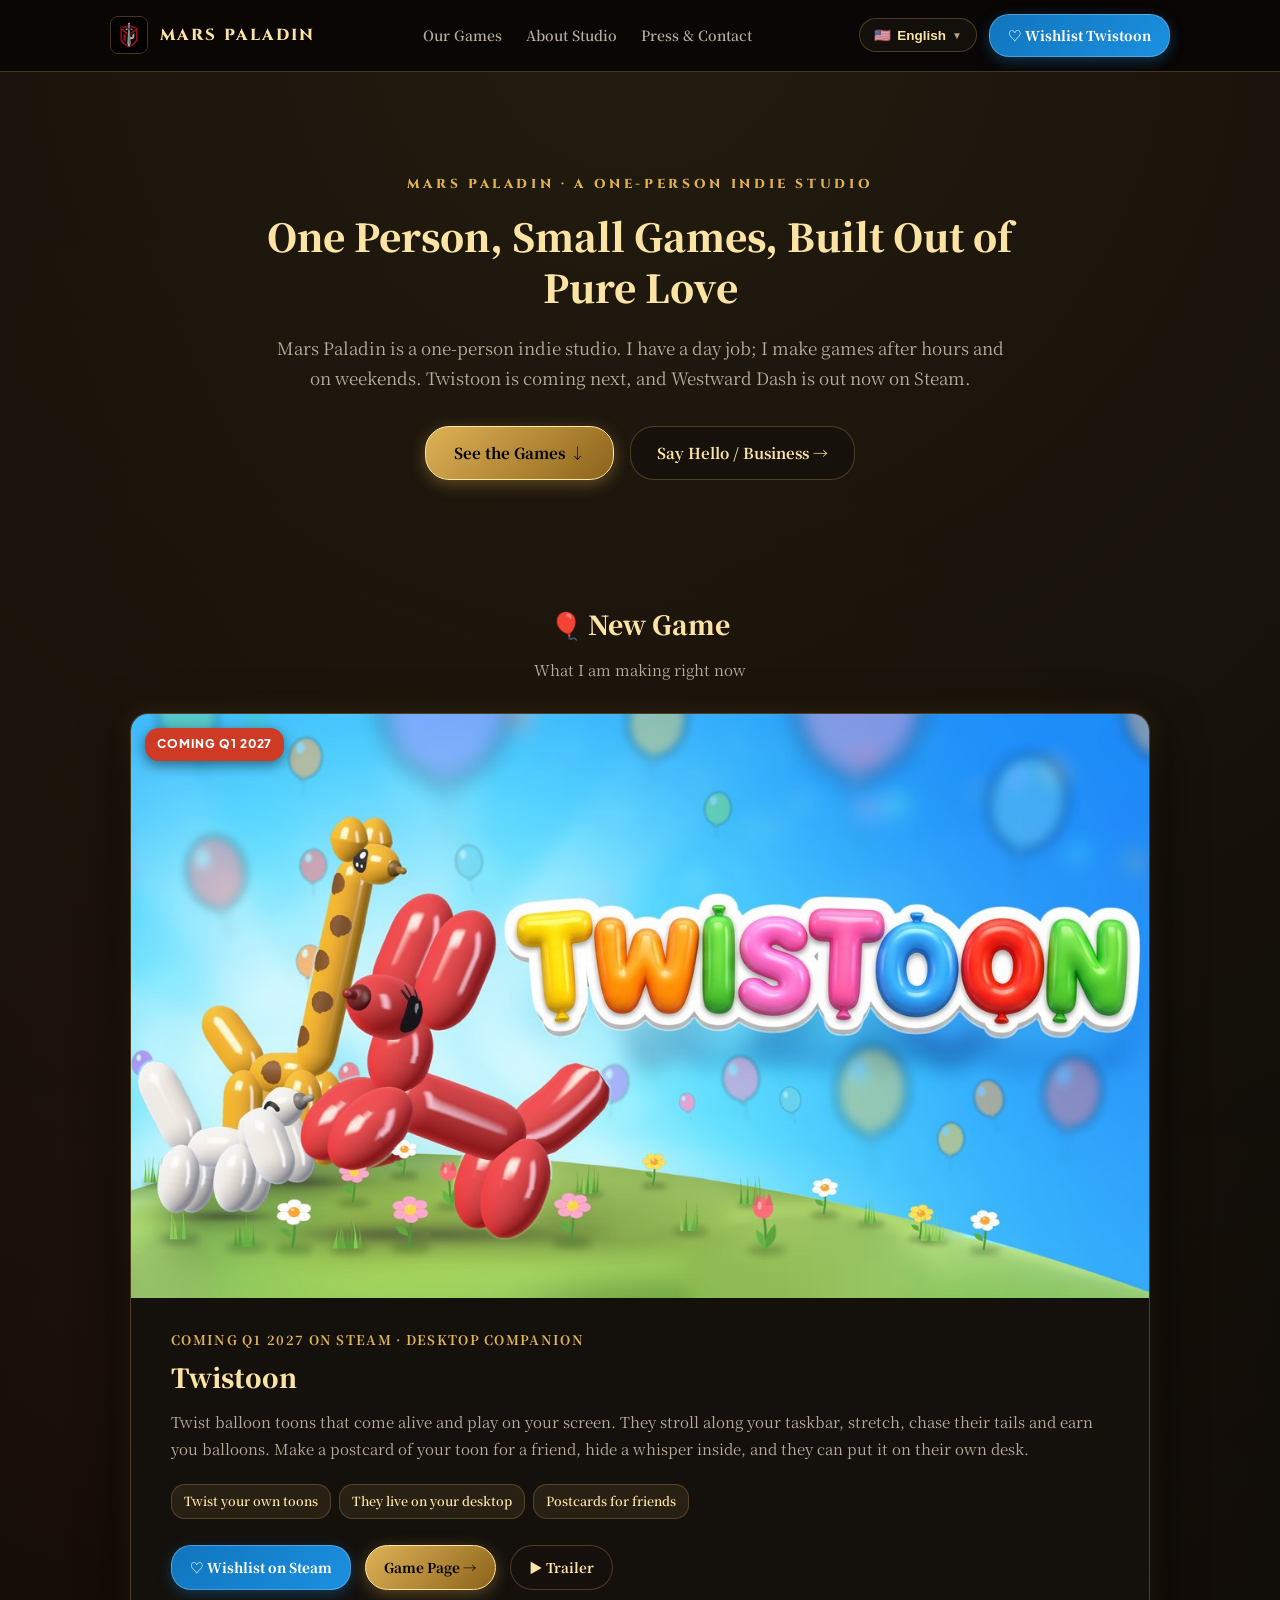
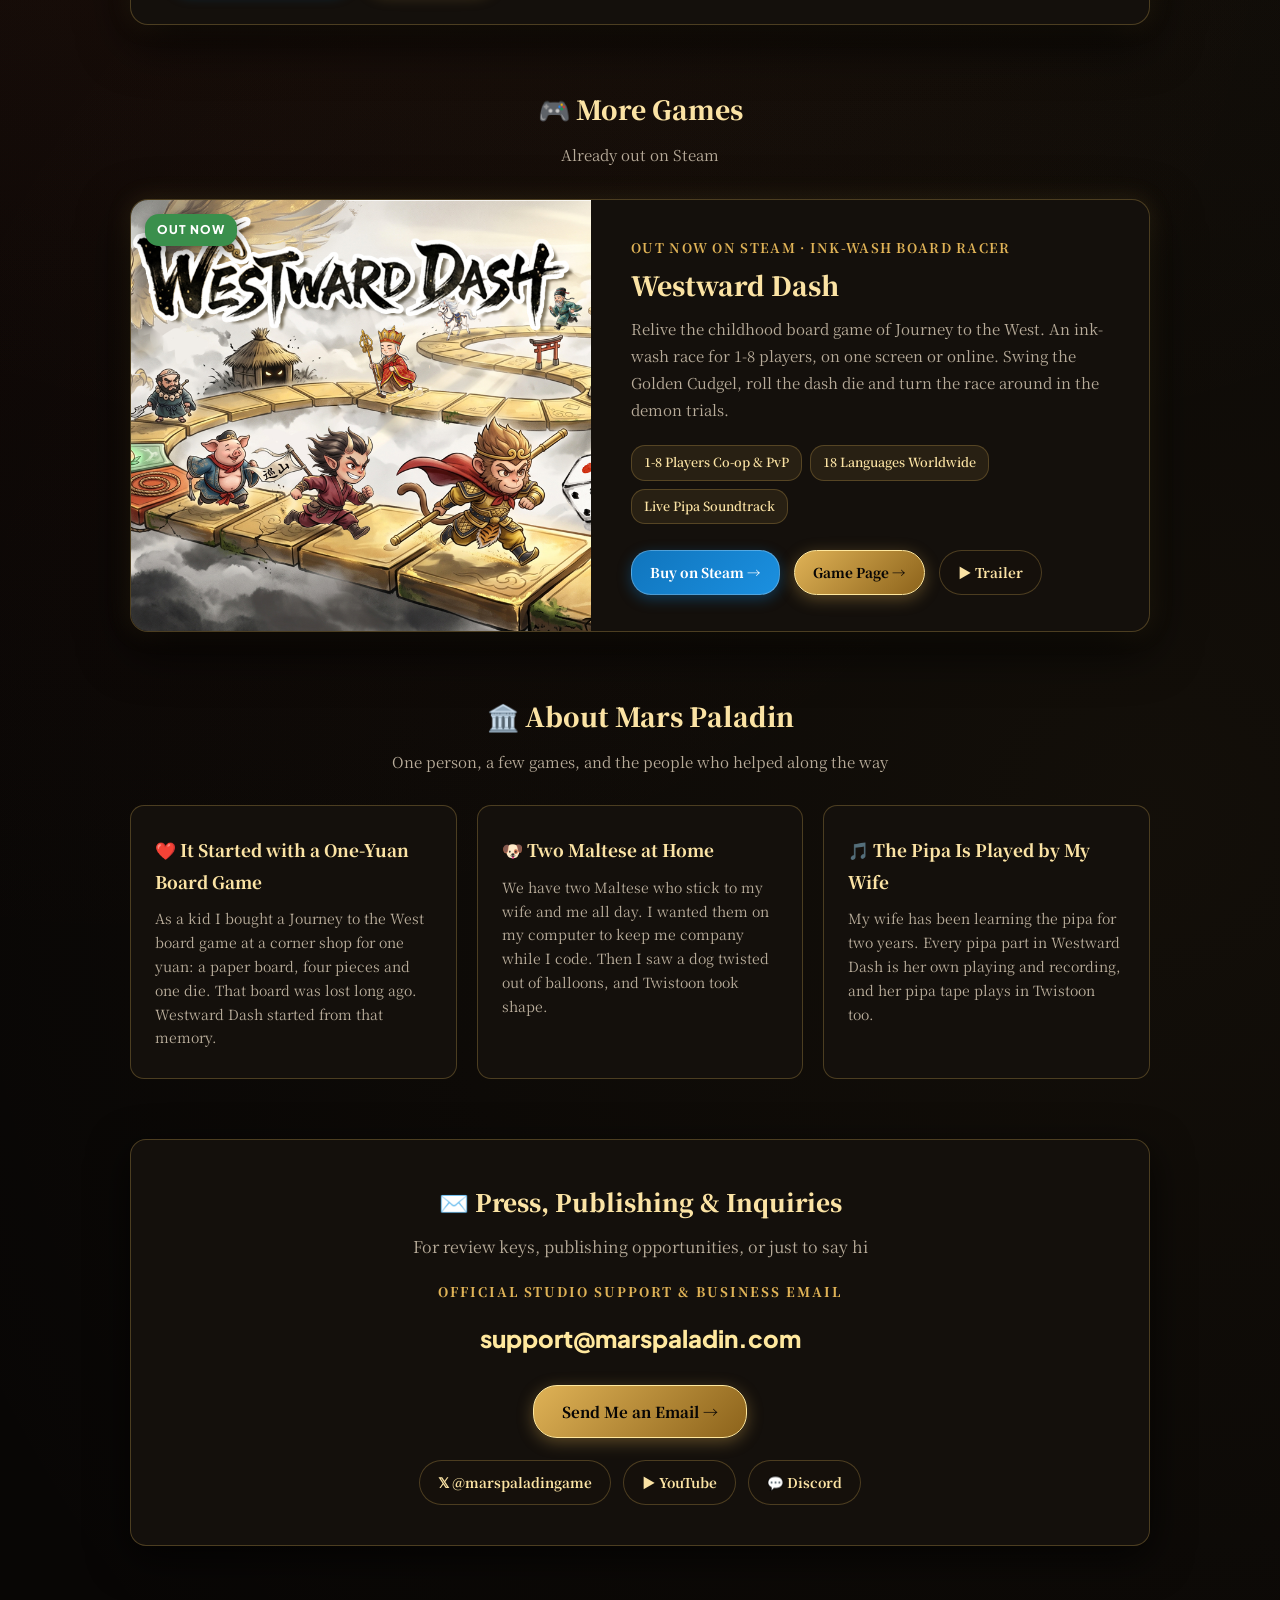
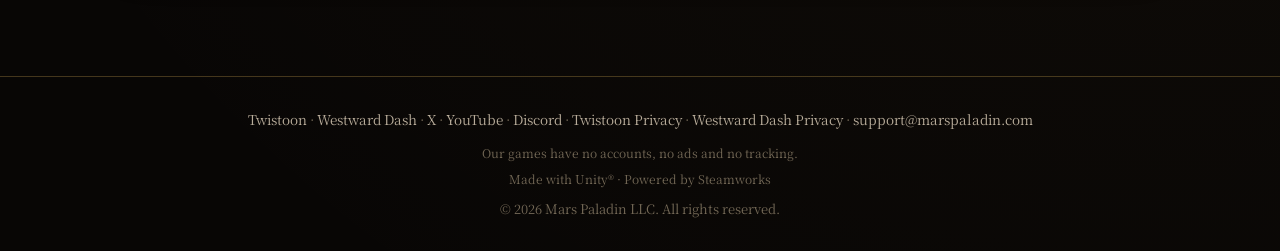
==== commit 97ba1845: "Draft games hub: Twistoon featured, Westward Dash card, new Twistoon page (en/zh preview) Co-Authore" ====
--- a/index.html
+++ b/index.html
@@ -3,893 +3,185 @@
 <head>
 <meta charset="utf-8">
 <meta name="viewport" content="width=device-width, initial-scale=1">
-<title>Mars Paladin | Official Game Studio Portal</title>
-<meta name="description" content="Mars Paladin is a one-person indie studio. Westward Dash, its first game, arrives on Steam in October 2026.">
+<title>Mars Paladin | Indie Games by One Person</title>
+<meta name="description" content="Mars Paladin is a one-person indie studio. Twistoon is coming to Steam in Q1 2027; Westward Dash is out now.">
 <meta name="theme-color" content="#080605">
+<link rel="canonical" href="https://marspaladin.com/">
 
-<!-- Open Graph / Facebook / Discord -->
 <meta property="og:type" content="website">
 <meta property="og:url" content="https://marspaladin.com/">
-<meta property="og:title" content="Mars Paladin | Official Game Studio Portal">
-<meta property="og:description" content="A one-person indie studio. Westward Dash, its first game, arrives on Steam in October 2026.">
-<meta property="og:image" content="https://westwarddash.com/assets/capsule_en.jpg">
-
-<!-- Twitter Card -->
+<meta property="og:title" content="Mars Paladin | Indie Games by One Person">
+<meta property="og:description" content="A one-person indie studio. Twistoon is coming to Steam in Q1 2027; Westward Dash is out now.">
+<meta property="og:image" content="https://marspaladin.com/assets/twistoon/main_capsule.jpg">
 <meta name="twitter:card" content="summary_large_image">
-<meta name="twitter:title" content="Mars Paladin | Official Game Studio Portal">
-<meta name="twitter:description" content="A one-person indie studio. Westward Dash, its first game, arrives on Steam in October 2026.">
-<meta name="twitter:image" content="https://westwarddash.com/assets/capsule_en.jpg">
+<meta name="twitter:site" content="@marspaladingame">
+<meta name="twitter:title" content="Mars Paladin | Indie Games by One Person">
+<meta name="twitter:description" content="A one-person indie studio. Twistoon is coming to Steam in Q1 2027; Westward Dash is out now.">
+<meta name="twitter:image" content="https://marspaladin.com/assets/twistoon/main_capsule.jpg">
 
 <link rel="icon" type="image/png" href="assets/marspaladin_mark.png">
 <link rel="preconnect" href="https://fonts.googleapis.com">
 <link rel="preconnect" href="https://fonts.gstatic.com" crossorigin>
-<link href="https://fonts.googleapis.com/css2?family=Cinzel:wght@600;700;900&family=Noto+Serif+SC:wght@400;600;700;900&family=Noto+Serif+TC:wght@400;700;900&family=Noto+Serif+JP:wght@400;700;900&family=Plus+Jakarta+Sans:wght@400;500;700;800&display=swap" rel="stylesheet">
-
-<style>
-  :root {
-    --ink: #f5efe6;
-    --ink-dim: #b8ac9a;
-    --ink-muted: #736856;
-    --bg-deep: #080605;
-    --bg-card: #14100c;
-    --bg-card-hover: #1e1812;
-    --gold: #dfb256;
-    --gold-light: #fbe3a4;
-    --gold-bright: #ffe89e;
-    --gold-dark: #8c631b;
-    --vermilion: #cf3a24;
-    --silk-border: rgba(223, 178, 86, 0.28);
-    --silk-glow: 0 0 24px rgba(223, 178, 86, 0.16);
-    --steam-blue: #1075bd;
-  }
-
-  * { margin: 0; padding: 0; box-sizing: border-box; }
-
-  body {
-    background: var(--bg-deep);
-    color: var(--ink);
-    font-family: 'Noto Serif SC', 'Georgia', serif;
-    line-height: 1.85;
-    min-height: 100vh;
-    display: flex;
-    flex-direction: column;
-    align-items: center;
-    background-image: 
-      radial-gradient(circle at 50% 0%, rgba(223, 178, 86, 0.12) 0%, transparent 60%),
-      radial-gradient(circle at 10% 40%, rgba(207, 58, 36, 0.06) 0%, transparent 50%),
-      radial-gradient(circle at 90% 70%, rgba(223, 178, 86, 0.05) 0%, transparent 50%);
-  }
-
-  /* Top Silk Navbar */
-  header {
-    width: 100%;
-    position: sticky;
-    top: 0;
-    z-index: 1000;
-    background: rgba(8, 6, 5, 0.92);
-    backdrop-filter: blur(16px);
-    border-bottom: 1px solid var(--silk-border);
-  }
-  .nav-container {
-    max-width: 1100px;
-    margin: 0 auto;
-    padding: 14px 20px;
-    display: flex;
-    justify-content: space-between;
-    align-items: center;
-    gap: 16px;
-  }
-  .brand-logo-box {
-    display: flex;
-    align-items: center;
-    gap: 12px;
-    text-decoration: none;
-  }
-  .brand-logo-img {
-    width: 38px;
-    height: 38px;
-    border-radius: 8px;
-    border: 1px solid var(--silk-border);
-    object-fit: cover;
-  }
-  .brand-title-text {
-    font-family: 'Cinzel', serif;
-    font-size: 16px;
-    font-weight: 800;
-    letter-spacing: 0.15em;
-    color: var(--gold-light);
-    text-transform: uppercase;
-  }
-  .nav-menu-links {
-    display: flex;
-    align-items: center;
-    gap: 24px;
-  }
-  .nav-link {
-    color: var(--ink-dim);
-    text-decoration: none;
-    font-size: 14px;
-    font-weight: 600;
-    transition: color 0.2s;
-  }
-  .nav-link:hover {
-    color: var(--gold-bright);
-  }
-
-  .nav-actions {
-    display: flex;
-    align-items: center;
-    gap: 12px;
-  }
-
-  /* Button Styles */
-  .btn-steam-nav {
-    display: inline-flex;
-    align-items: center;
-    gap: 8px;
-    background: linear-gradient(135deg, #1075bd 0%, #1b90e0 100%);
-    color: #fff !important;
-    padding: 8px 18px;
-    border-radius: 20px;
-    font-size: 13.5px;
-    font-weight: 800;
-    text-decoration: none !important;
-    border: 1px solid rgba(255, 255, 255, 0.25);
-    box-shadow: 0 4px 14px rgba(16, 117, 189, 0.4);
-    transition: all 0.25s;
-  }
-  .btn-steam-nav:hover {
-    background: linear-gradient(135deg, #1b90e0 0%, #2bb0ff 100%);
-    transform: translateY(-2px);
-    box-shadow: 0 6px 20px rgba(16, 117, 189, 0.6);
-  }
-
-  .btn-primary {
-    display: inline-flex;
-    align-items: center;
-    gap: 8px;
-    background: linear-gradient(135deg, var(--gold) 0%, var(--gold-dark) 100%);
-    color: #080605 !important;
-    padding: 12px 28px;
-    border-radius: 24px;
-    font-size: 15px;
-    font-weight: 800;
-    text-decoration: none !important;
-    border: 1px solid var(--gold-bright);
-    box-shadow: 0 4px 16px rgba(223, 178, 86, 0.35);
-    transition: all 0.25s;
-  }
-  .btn-primary:hover {
-    background: linear-gradient(135deg, var(--gold-bright) 0%, var(--gold) 100%);
-    transform: translateY(-2px);
-    box-shadow: 0 8px 24px rgba(223, 178, 86, 0.5);
-  }
-
-  .btn-outline {
-    display: inline-flex;
-    align-items: center;
-    gap: 8px;
-    background: rgba(22, 17, 12, 0.8);
-    color: var(--gold-light) !important;
-    padding: 12px 26px;
-    border-radius: 24px;
-    font-size: 15px;
-    font-weight: 700;
-    text-decoration: none !important;
-    border: 1px solid var(--silk-border);
-    transition: all 0.25s;
-  }
-  .btn-outline:hover {
-    border-color: var(--gold);
-    background: rgba(35, 27, 19, 0.95);
-    color: var(--gold-bright) !important;
-    transform: translateY(-2px);
-  }
-
-  /* Compact 3-Language (EN / 中 / 日) Dropdown Menu */
-  .lang-dropdown-wrap { position: relative; }
-  .lang-dropdown-btn {
-    display: flex;
-    align-items: center;
-    gap: 6px;
-    background: rgba(22, 17, 12, 0.9);
-    border: 1px solid var(--silk-border);
-    color: var(--gold-light);
-    padding: 8px 14px;
-    border-radius: 20px;
-    font-size: 13.5px;
-    font-weight: 700;
-    cursor: pointer;
-    transition: all 0.25s;
-  }
-  .lang-dropdown-btn:hover {
-    border-color: var(--gold);
-    background: rgba(35, 27, 19, 0.95);
-    color: var(--gold-bright);
-  }
-  .lang-menu {
-    position: absolute;
-    top: calc(100% + 8px);
-    right: 0;
-    background: #14100c;
-    border: 1px solid var(--gold);
-    border-radius: 8px;
-    box-shadow: 0 12px 36px rgba(0, 0, 0, 0.95);
-    display: none;
-    flex-direction: column;
-    min-width: 145px;
-    padding: 6px;
-    gap: 3px;
-    z-index: 2000;
-    backdrop-filter: blur(16px);
-  }
-  .lang-menu.show { display: flex; animation: fadeIn 0.2s ease; }
-  .lang-item {
-    padding: 7px 12px;
-    font-size: 13px;
-    color: var(--ink-dim);
-    border-radius: 4px;
-    cursor: pointer;
-    display: flex;
-    align-items: center;
-    gap: 8px;
-    transition: all 0.15s;
-    white-space: nowrap;
-    text-align: left;
-  }
-  .lang-item:hover, .lang-item.active {
-    background: rgba(223, 178, 86, 0.18);
-    color: var(--gold-bright);
-    font-weight: 700;
-  }
-
-  /* Main Container */
-  main {
-    max-width: 1060px;
-    width: 100%;
-    padding: 40px 20px 80px;
-  }
-
-  /* Hero Section */
-  .hero-section {
-    text-align: center;
-    padding: 60px 20px 70px;
-  }
-  .hero-tagline {
-    font-family: 'Cinzel', serif;
-    font-size: 13px;
-    letter-spacing: 0.28em;
-    color: var(--gold);
-    text-transform: uppercase;
-    font-weight: 800;
-    margin-bottom: 14px;
-  }
-  .hero-headline {
-    font-size: 38px;
-    color: var(--gold-light);
-    line-height: 1.35;
-    font-weight: 900;
-    margin-bottom: 20px;
-    max-width: 800px;
-    margin-left: auto;
-    margin-right: auto;
-  }
-  .hero-sub {
-    font-size: 17px;
-    color: var(--ink-dim);
-    max-width: 740px;
-    margin: 0 auto 32px;
-    line-height: 1.8;
-  }
-  .hero-actions {
-    display: flex;
-    justify-content: center;
-    gap: 16px;
-    flex-wrap: wrap;
-  }
-
-  /* Section Titles */
-  .section-header {
-    margin: 50px 0 30px;
-    text-align: center;
-  }
-  .section-header h2 {
-    font-size: 26px;
-    color: var(--gold-light);
-    font-weight: 900;
-    margin-bottom: 8px;
-  }
-  .section-header p {
-    color: var(--ink-dim);
-    font-size: 15px;
-  }
-
-  /* Spotlight Single Game Showcase Card */
-  .spotlight-card {
-    background: var(--bg-card);
-    border: 1px solid var(--silk-border);
-    border-radius: 18px;
-    overflow: hidden;
-    box-shadow: 0 16px 50px rgba(0, 0, 0, 0.8), var(--silk-glow);
-    display: grid;
-    grid-template-columns: 460px 1fr;
-    margin-bottom: 60px;
-    transition: all 0.3s;
-  }
-  .spotlight-card:hover {
-    border-color: var(--gold);
-    transform: translateY(-3px);
-  }
-  .game-cover-box {
-    width: 100%;
-    height: 100%;
-    min-height: 320px;
-    position: relative;
-    overflow: hidden;
-    background: #000;
-  }
-  .game-cover-img {
-    width: 100%;
-    height: 100%;
-    object-fit: cover;
-    transition: transform 0.4s ease;
-  }
-  .spotlight-card:hover .game-cover-img {
-    transform: scale(1.03);
-  }
-  .game-body {
-    padding: 36px 40px;
-    display: flex;
-    flex-direction: column;
-    justify-content: space-between;
-  }
-  .game-tag {
-    font-size: 13px;
-    color: var(--gold);
-    font-weight: 700;
-    text-transform: uppercase;
-    letter-spacing: 0.1em;
-    margin-bottom: 8px;
-  }
-  .game-title {
-    font-size: 26px;
-    color: var(--gold-light);
-    font-weight: 900;
-    margin-bottom: 14px;
-    line-height: 1.3;
-  }
-  .game-desc {
-    font-size: 15px;
-    color: var(--ink-dim);
-    line-height: 1.8;
-    margin-bottom: 22px;
-  }
-  .game-badges {
-    display: flex;
-    gap: 8px;
-    flex-wrap: wrap;
-    margin-bottom: 26px;
-  }
-  .badge {
-    font-size: 12.5px;
-    background: rgba(223, 178, 86, 0.1);
-    color: var(--gold-light);
-    padding: 5px 12px;
-    border-radius: 14px;
-    border: 1px solid rgba(223, 178, 86, 0.25);
-    font-weight: 600;
-  }
-  .game-card-actions {
-    display: flex;
-    gap: 14px;
-    flex-wrap: wrap;
-  }
-
-  /* 3 Pillars Section */
-  .pillars-grid {
-    display: grid;
-    grid-template-columns: repeat(3, 1fr);
-    gap: 20px;
-    margin-bottom: 60px;
-  }
-  .pillar-card {
-    background: var(--bg-card);
-    border: 1px solid var(--silk-border);
-    border-radius: 14px;
-    padding: 28px 24px;
-    transition: all 0.25s;
-  }
-  .pillar-card:hover {
-    border-color: var(--gold);
-    background: var(--bg-card-hover);
-    transform: translateY(-3px);
-  }
-  .pillar-card h3 {
-    font-size: 17px;
-    color: var(--gold-light);
-    margin-bottom: 10px;
-    font-weight: 800;
-  }
-  .pillar-card p {
-    font-size: 14px;
-    color: var(--ink-dim);
-    line-height: 1.7;
-  }
-
-  /* Contact & Press Hub */
-  .contact-box {
-    background: var(--bg-card);
-    border: 1px solid var(--silk-border);
-    border-radius: 16px;
-    padding: 40px;
-    text-align: center;
-    box-shadow: 0 12px 40px rgba(0, 0, 0, 0.7);
-    margin-bottom: 50px;
-  }
-  .contact-email-val {
-    font-family: 'Plus Jakarta Sans', monospace;
-    font-size: 24px;
-    font-weight: 800;
-    color: var(--gold-bright);
-    margin: 12px 0 24px;
-  }
-
-  /* Footer */
-  footer {
-    width: 100%;
-    border-top: 1px solid var(--silk-border);
-    padding: 30px 20px;
-    text-align: center;
-    color: var(--ink-muted);
-    font-size: 13.5px;
-  }
-  .footer-links {
-    margin-bottom: 10px;
-  }
-  .footer-links a {
-    color: var(--ink-dim);
-    text-decoration: none;
-    transition: color 0.2s;
-  }
-  .footer-links a:hover {
-    color: var(--gold-bright);
-  }
-
-  @keyframes fadeIn {
-    from { opacity: 0; transform: translateY(4px); }
-    to { opacity: 1; transform: translateY(0); }
-  }
-
-  @media (max-width: 900px) {
-    .spotlight-card { grid-template-columns: 1fr; }
-    .game-cover-box { height: 260px; min-height: unset; }
-    .game-body { padding: 28px 20px; }
-    .pillars-grid { grid-template-columns: 1fr; }
-    .nav-menu-links { display: none; }
-    .hero-headline { font-size: 28px; }
-  }
-</style>
+<link href="https://fonts.googleapis.com/css2?family=Cinzel:wght@600;700;900&family=Noto+Serif+SC:wght@400;600;700;900&family=Noto+Serif+TC:wght@400;700;900&family=Noto+Serif+JP:wght@400;700;900&family=Noto+Serif+KR:wght@400;700;900&family=Plus+Jakarta+Sans:wght@400;500;700;800&display=swap" rel="stylesheet">
+<link rel="stylesheet" href="assets/site.css">
+<script src="i18n/home.js"></script>
+<script src="assets/site.js" defer></script>
 </head>
 <body>
 
-  <!-- Silk Navigation Bar -->
   <header>
     <div class="nav-container">
-      <a href="#" class="brand-logo-box">
+      <a href="/" class="brand-logo-box" data-keep-lang>
         <img src="assets/marspaladin_mark.png" alt="Mars Paladin" class="brand-logo-img">
         <span class="brand-title-text">Mars Paladin</span>
       </a>
-
       <div class="nav-menu-links">
-        <a href="#games" class="nav-link" id="navGames">Our Games</a>
-        <a href="#about" class="nav-link" id="navAbout">About Studio</a>
-        <a href="#contact" class="nav-link" id="navContact">Press & Contact</a>
+        <a href="#games" class="nav-link" data-i18n="navGames">Our Games</a>
+        <a href="#about" class="nav-link" data-i18n="navAbout">About Studio</a>
+        <a href="#contact" class="nav-link" data-i18n="navContact">Press & Contact</a>
       </div>
-
       <div class="nav-actions">
-        <!-- 3-Language Dropdown Selector (English / 简体中文 / 繁體中文 / 日本語) -->
         <div class="lang-dropdown-wrap">
-          <button id="langBtn" class="lang-dropdown-btn" onclick="toggleLangMenu(event)">
+          <button id="langBtn" class="lang-dropdown-btn" type="button">
             <span id="currentFlag">🇺🇸</span>
             <span id="currentLangName">English</span>
             <span style="font-size:10px; opacity:0.7;">▼</span>
           </button>
-          <div id="langMenu" class="lang-menu">
-            <div class="lang-item" onclick="setLang('en')">🇺🇸 English</div>
-            <div class="lang-item" onclick="setLang('zh')">🇨🇳 简体中文</div>
-            <div class="lang-item" onclick="setLang('tc')">🇭🇰 繁體中文</div>
-            <div class="lang-item" onclick="setLang('ja')">🇯🇵 日本語</div>
-          </div>
+          <div id="langMenu" class="lang-menu"></div>
         </div>
-
-        <a href="https://store.steampowered.com/app/5029020/" target="_blank" class="btn-steam-nav" id="navSteam">★ Steam Developer Hub</a>
+        <a href="https://store.steampowered.com/app/5474870/" target="_blank" rel="noopener" class="btn-steam-nav" data-i18n="navSteam">♡ Wishlist Twistoon</a>
       </div>
     </div>
   </header>
 
   <main>
-    <!-- Hero Section -->
     <section class="hero-section">
-      <div class="hero-tagline" id="heroTag">MARS PALADIN · A ONE-PERSON INDIE STUDIO</div>
-      <h1 class="hero-headline" id="heroTitle">One Person, One Game, Built Out of Pure Love</h1>
-      <p class="hero-sub" id="heroSub">
-        Mars Paladin is a one-person indie studio. I have a day job; this game is what I work on after hours and on weekends. The pipa you hear in it is played by my wife.
-      </p>
+      <div class="hero-tagline" data-i18n="heroTag">MARS PALADIN · A ONE-PERSON INDIE STUDIO</div>
+      <h1 class="hero-headline" data-i18n="heroTitle">One Person, Small Games, Built Out of Pure Love</h1>
+      <p class="hero-sub" data-i18n="heroSub">Mars Paladin is a one-person indie studio. I have a day job; I make games after hours and on weekends.</p>
       <div class="hero-actions">
-        <a href="#games" class="btn-primary" id="heroBtn1">Explore Game ↓</a>
-        <a href="#contact" class="btn-outline" id="heroBtn2">Say Hello / Business →</a>
+        <a href="#games" class="btn-primary" data-i18n="heroBtn1">See the Games ↓</a>
+        <a href="#contact" class="btn-outline" data-i18n="heroBtn2">Say Hello / Business →</a>
       </div>
     </section>
 
-    <!-- Game Showcase Section (Spotlight Single Focus) -->
     <section id="games">
       <div class="section-header">
-        <h2 id="gamesHeader">🎮 Featured Game</h2>
-        <p id="gamesSub">The studio's first game</p>
+        <h2 data-i18n="featuredHeader">🎈 New Game</h2>
+        <p data-i18n="featuredSub">What I am making right now</p>
+      </div>
+
+      <div class="spotlight-card featured">
+        <a class="game-cover-box" href="twistoon/" data-keep-lang>
+          <span class="ribbon" data-i18n="twRibbon">Coming Q1 2027</span>
+          <img src="assets/twistoon/main_capsule.jpg" alt="Twistoon" class="game-cover-img">
+        </a>
+        <div class="game-body">
+          <div>
+            <div class="game-tag" data-i18n="twTag">Coming Q1 2027 on Steam · Desktop companion</div>
+            <h3 class="game-title" data-i18n="twTitle">Twistoon</h3>
+            <p class="game-desc" data-i18n="twDesc">Twist balloon toons that come alive and play on your screen.</p>
+            <div class="game-badges">
+              <span class="badge" data-i18n="twBadge1">Twist your own toons</span>
+              <span class="badge" data-i18n="twBadge2">They live on your desktop</span>
+              <span class="badge" data-i18n="twBadge3">Postcards for friends</span>
+            </div>
+          </div>
+          <div class="game-card-actions">
+            <a href="https://store.steampowered.com/app/5474870/" target="_blank" rel="noopener" class="btn-steam-nav btn-sm" data-i18n="twBtnSteam">♡ Wishlist on Steam</a>
+            <a href="twistoon/" class="btn-primary btn-sm" data-keep-lang data-i18n="btnPage">Game Page →</a>
+            <a href="https://www.youtube.com/watch?v=yDdezqfBw48" target="_blank" rel="noopener" class="btn-outline btn-sm"
+               data-href-en="https://www.youtube.com/watch?v=yDdezqfBw48"
+               data-href-zh="https://www.youtube.com/watch?v=NQ4KonWuPn8"
+               data-href-tc="https://www.youtube.com/watch?v=NQ4KonWuPn8"
+               data-href-ja="https://www.youtube.com/watch?v=DnTTS8g56ic" data-i18n="btnTrailer">▶ Trailer</a>
+          </div>
+        </div>
+      </div>
+
+      <div class="section-header">
+        <h2 data-i18n="gamesHeader">🎮 More Games</h2>
+        <p data-i18n="gamesSub">Already out on Steam</p>
       </div>
 
       <div class="spotlight-card">
-        <div class="game-cover-box">
-          <img src="assets/capsule_en.jpg" alt="Westward Dash" class="game-cover-img" id="game1Cover">
-        </div>
+        <a class="game-cover-box" href="westward-dash/" data-keep-lang>
+          <span class="ribbon out" data-i18n="wdRibbon">Out now</span>
+          <img src="assets/capsule_en.jpg" data-src-en="assets/capsule_en.jpg" data-src-zh="assets/capsule_zh.jpg" data-src-tc="assets/capsule_zh.jpg" alt="Westward Dash" class="game-cover-img">
+        </a>
         <div class="game-body">
           <div>
-            <div class="game-tag" id="game1Tag">Coming October 2026 on Steam · Ink-Wash Board Racer</div>
-            <h3 class="game-title" id="game1Title">Westward Dash</h3>
-            <p class="game-desc" id="game1Desc">
-              Relive the nostalgic joy of childhood tabletop racing. A 1-8 player ink-wash sprint where every turn dares you to push your luck! Brandish the Golden Cudgel, roll the sprint die, and turn the tables in perilous demon trials. Features seamless cross-cultural multiplayer.
-            </p>
+            <div class="game-tag" data-i18n="wdTag">Out now on Steam · Ink-wash board racer</div>
+            <h3 class="game-title" data-i18n="wdTitle">Westward Dash</h3>
+            <p class="game-desc" data-i18n="wdDesc">Relive the childhood board game of Journey to the West.</p>
             <div class="game-badges">
-              <span class="badge">Made with Unity&reg;</span>
-                <span class="badge" id="game1Badge1">1-8 Players Co-op & PvP</span>
-              <span class="badge" id="game1Badge2">18 Languages Worldwide</span>
-              <span class="badge" id="game1Badge3">Live Pipa Soundtrack</span>
+              <span class="badge" data-i18n="wdBadge1">1-8 Players Co-op & PvP</span>
+              <span class="badge" data-i18n="wdBadge2">18 Languages Worldwide</span>
+              <span class="badge" data-i18n="wdBadge3">Live Pipa Soundtrack</span>
             </div>
           </div>
           <div class="game-card-actions">
-            <a href="https://westwarddash.com" class="btn-primary" id="game1BtnSite" style="padding: 10px 22px; font-size:14px;">Official Website →</a>
-            <a href="https://store.steampowered.com/app/5029020/" target="_blank" class="btn-steam-nav" id="game1BtnSteam" style="padding: 10px 22px; font-size:14px;">Steam Store Page →</a>
-            <a href="https://youtu.be/uRiPHB-f39k" target="_blank" rel="noopener" class="btn-primary" id="game1BtnTrailer" style="padding: 10px 22px; font-size:14px;">▶ Watch the Trailer</a>
+            <a href="https://store.steampowered.com/app/5029020/" target="_blank" rel="noopener" class="btn-steam-nav btn-sm" data-i18n="wdBtnSteam">Buy on Steam →</a>
+            <a href="westward-dash/" class="btn-primary btn-sm" data-keep-lang data-i18n="btnPage">Game Page →</a>
+            <a href="https://youtu.be/uRiPHB-f39k" target="_blank" rel="noopener" class="btn-outline btn-sm"
+               data-href-en="https://youtu.be/uRiPHB-f39k" data-href-zh="https://youtu.be/Kfew24wI4MY" data-href-tc="https://youtu.be/Kfew24wI4MY" data-i18n="btnTrailer">▶ Trailer</a>
           </div>
         </div>
       </div>
     </section>
 
-    <!-- Studio Pillars Section -->
     <section id="about">
       <div class="section-header">
-        <h2 id="aboutHeader">🏛️ About Mars Paladin</h2>
-        <p id="aboutSub">One person, one game, and the people who helped along the way</p>
+        <h2 data-i18n="aboutHeader">🏛️ About Mars Paladin</h2>
+        <p data-i18n="aboutSub">One person, a few games, and the people who helped along the way</p>
       </div>
-
       <div class="pillars-grid">
         <div class="pillar-card">
-          <h3 id="card1Title">❤️ It Started with a One-Yuan Board Game</h3>
-          <p id="card1Desc">As a kid I bought a Journey to the West board game at a corner shop for one yuan: a paper board, four pieces and one die. That board was lost long ago. This game started from that memory.</p>
+          <h3 data-i18n="card1Title">❤️ It Started with a One-Yuan Board Game</h3>
+          <p data-i18n="card1Desc"></p>
         </div>
         <div class="pillar-card">
-          <h3 id="card2Title">🎵 The Pipa Is Played by My Wife</h3>
-          <p id="card2Desc">My wife has been learning the pipa for two years. Every pipa part in the game is her own playing and recording.</p>
+          <h3 data-i18n="card2Title">🐶 Two Maltese at Home</h3>
+          <p data-i18n="card2Desc"></p>
         </div>
         <div class="pillar-card">
-          <h3 id="card3Title">🌏 Connecting Gamers Worldwide</h3>
-          <p id="card3Desc">Full multi-language accessibility and seamless multiplayer, bringing friends and strangers together across borders and languages.</p>
+          <h3 data-i18n="card3Title">🎵 The Pipa Is Played by My Wife</h3>
+          <p data-i18n="card3Desc"></p>
         </div>
       </div>
     </section>
 
-    <!-- Contact & Press Section -->
     <section id="contact">
       <div class="contact-box">
-        <h2 id="contactHeader" style="color: var(--gold-light); font-size: 24px; font-weight: 900; margin-bottom: 8px;">✉️ Press, Publishing & Inquiries</h2>
-        <p id="contactSub" style="color: var(--ink-dim); margin-bottom: 18px;">For review keys, publishing opportunities, or just to say hi</p>
-        <div id="contactBoxTitle" style="font-size: 13px; text-transform: uppercase; color: var(--gold); letter-spacing: 0.15em; font-weight: 800;">Official Studio Support & Business Email</div>
+        <h2 style="color: var(--gold-light); font-size: 24px; font-weight: 900; margin-bottom: 8px;" data-i18n="contactHeader">✉️ Press, Publishing & Inquiries</h2>
+        <p style="color: var(--ink-dim); margin-bottom: 18px;" data-i18n="contactSub">For review keys, publishing opportunities, or just to say hi</p>
+        <div style="font-size: 13px; text-transform: uppercase; color: var(--gold); letter-spacing: 0.15em; font-weight: 800;" data-i18n="contactBoxTitle">Official Studio Support & Business Email</div>
         <div class="contact-email-val">support@marspaladin.com</div>
-        <a href="mailto:support@marspaladin.com" class="btn-primary" id="contactBtn">Send Me an Email →</a>
+        <a href="mailto:support@marspaladin.com" class="btn-primary" data-i18n="contactBtn">Send Me an Email →</a>
+        <div class="social-row">
+          <a href="https://x.com/marspaladingame" target="_blank" rel="noopener" class="btn-outline btn-sm">𝕏 @marspaladingame</a>
+          <a href="https://www.youtube.com/@MarsPaladin" target="_blank" rel="noopener" class="btn-outline btn-sm">▶ YouTube</a>
+          <a href="https://discord.gg/e3FQ4UabsA" target="_blank" rel="noopener" class="btn-outline btn-sm">💬 Discord</a>
+        </div>
       </div>
     </section>
   </main>
 
-  <!-- Studio Footer -->
   <footer>
     <div class="footer-links">
-      <a href="https://westwarddash.com" id="footerMainSite">Westward Dash Official Site</a> &middot; 
-      <a href="https://store.steampowered.com/app/5029020/" target="_blank" id="footerSteam">Steam Store</a> &middot;
-      <a href="https://www.youtube.com/@MarsPaladin" target="_blank" rel="noopener">YouTube</a> &middot; 
-      <a href="https://discord.gg/e3FQ4UabsA" target="_blank" rel="noopener">Discord</a> &middot; 
-      <a href="https://westwarddash.com/privacy.html" id="footerPrivacy">Privacy Policy & Support</a> &middot; 
+      <a href="twistoon/" data-keep-lang data-i18n="twTitle">Twistoon</a> &middot;
+      <a href="westward-dash/" data-keep-lang data-i18n="wdTitle">Westward Dash</a> &middot;
+      <a href="https://x.com/marspaladingame" target="_blank" rel="noopener">X</a> &middot;
+      <a href="https://www.youtube.com/@MarsPaladin" target="_blank" rel="noopener">YouTube</a> &middot;
+      <a href="https://discord.gg/e3FQ4UabsA" target="_blank" rel="noopener">Discord</a> &middot;
+      <a href="twistoon/privacy.html" data-keep-lang data-i18n="footerPrivacyTw">Twistoon Privacy</a> &middot;
+      <a href="westward-dash/privacy.html" data-keep-lang data-i18n="footerPrivacyWd">Westward Dash Privacy</a> &middot;
       <a href="mailto:support@marspaladin.com">support@marspaladin.com</a>
     </div>
-    <div style="font-size: 12px; color: var(--ink-muted); margin-bottom: 4px;" id="footerNoTelemetry">This game collects no player data.</div>
+    <div style="font-size: 12px; color: var(--ink-muted); margin-bottom: 4px;" data-i18n="footerNoTelemetry">Our games have no accounts, no ads and no tracking.</div>
     <div style="font-size: 12px; color: var(--ink-muted); margin-bottom: 4px;">Made with Unity&reg; &middot; Powered by Steamworks</div>
-    <p style="font-size: 13px; color: var(--ink-muted); margin-top: 6px;">
-      &copy; 2026 Mars Paladin LLC. <span id="footerRights">All rights reserved.</span>
-    </p>
+    <p style="font-size: 13px; color: var(--ink-muted); margin-top: 6px;">&copy; 2026 Mars Paladin LLC. <span data-i18n="footerRights">All rights reserved.</span></p>
   </footer>
-
-<script>
-  const i18n = {
-  "en": {
-    "flag": "🇺🇸",
-    "name": "English",
-    "navGames": "Our Games",
-    "navAbout": "About Studio",
-    "navContact": "Press & Contact",
-    "navSteam": "★ Steam Developer Hub",
-    "heroTag": "MARS PALADIN · A ONE-PERSON INDIE STUDIO",
-    "heroTitle": "One Person, One Game, Built Out of Pure Love",
-    "heroSub": "Mars Paladin is a one-person indie studio. I have a day job; this game is what I work on after hours and on weekends. The pipa you hear in it is played by my wife.",
-    "heroBtn1": "Explore Game ↓",
-    "heroBtn2": "Say Hello / Business →",
-    "gamesHeader": "🎮 Featured Game",
-    "gamesSub": "The studio's first game",
-    "game1Title": "Westward Dash",
-    "game1Tag": "Coming October 2026 on Steam · Ink-Wash Board Racer",
-    "game1Desc": "Relive the nostalgic joy of childhood tabletop racing. A 1-8 player ink-wash sprint where every turn dares you to push your luck! Brandish the Golden Cudgel, roll the sprint die, and turn the tables in perilous demon trials. Features seamless cross-cultural multiplayer.",
-    "game1Badge1": "1-8 Players Co-op & PvP",
-    "game1Badge2": "18 Languages Worldwide",
-    "game1Badge3": "Live Pipa Soundtrack",
-    "game1BtnSite": "Official Website →",
-    "game1BtnSteam": "Steam Store Page →",
-    "game1BtnTrailer": "▶ Watch the Trailer",
-    "aboutHeader": "🏛️ About Mars Paladin",
-    "aboutSub": "One person, one game, and the people who helped along the way",
-    "card1Title": "❤️ It Started with a One-Yuan Board Game",
-    "card1Desc": "As a kid I bought a Journey to the West board game at a corner shop for one yuan: a paper board, four pieces and one die. That board was lost long ago. This game started from that memory.",
-    "card2Title": "🎵 The Pipa Is Played by My Wife",
-    "card2Desc": "My wife has been learning the pipa for two years. Every pipa part in the game is her own playing and recording.",
-    "card3Title": "🌏 Connecting Gamers Worldwide",
-    "card3Desc": "Full multi-language accessibility and seamless multiplayer, bringing friends and strangers together across borders and languages.",
-    "contactHeader": "✉️ Press, Publishing & Inquiries",
-    "contactSub": "For review keys, publishing opportunities, or just to say hi",
-    "contactBoxTitle": "Official Studio Support & Business Email",
-    "contactBoxEmail": "support@marspaladin.com",
-    "contactBtn": "Send Me an Email →",
-    "footerRights": "All rights reserved.",
-    "footerPrivacy": "Privacy Policy & Support",
-    "footerMainSite": "Westward Dash Official Site",
-    "footerSteam": "Steam Store",
-    "footerNoTelemetry": "This game collects no player data."
-  },
-  "zh": {
-    "flag": "🇨🇳",
-    "name": "简体中文",
-    "navGames": "游戏作品",
-    "navAbout": "关于工作室",
-    "navContact": "联系与合作",
-    "navSteam": "★ Steam 开发者主页",
-    "heroTag": "MARS PALADIN · 一个人的独立工作室",
-    "heroTitle": "一个人，一款游戏，用爱发电",
-    "heroSub": "Mars Paladin 是一个人的独立工作室。我有一份正职，这款游戏是下班后和周末做的。游戏里的琵琶由我妻子演奏录制。",
-    "heroBtn1": "探索游戏作品 ↓",
-    "heroBtn2": "联系商务合作 →",
-    "gamesHeader": "🎮 核心游戏作品",
-    "gamesSub": "工作室的第一款游戏",
-    "game1Title": "Westward Dash / 齐天大冲刺",
-    "game1Tag": "2026 年 10 月登陆 Steam · 经典国风水墨竞速棋",
-    "game1Desc": "还原儿时围坐桌前的西游记忆。1-8 人水墨竞速：步步是险阻，局局都心跳！一柄金箍棒扫清妖障，一颗冲刺骰绝境翻盘。无论独自对弈还是好友欢聚，不到最后一格，胜负绝不见分晓！全面支持 18 种语言全球同桌。",
-    "game1Badge1": "1-8 人联机 / 本地",
-    "game1Badge2": "18 种语言全球畅玩",
-    "game1Badge3": "琵琶原声实录",
-    "game1BtnSite": "访问官方网站 →",
-    "game1BtnSteam": "Steam 商店页面 →",
-    "game1BtnTrailer": "▶ 观看预告片",
-    "aboutHeader": "🏛️ 关于 Mars Paladin",
-    "aboutSub": "一个人做的游戏，和一路上帮过我的人",
-    "card1Title": "❤️ 从一张一块钱的纸棋开始",
-    "card1Desc": "小时候我在小卖部花一块钱买过一张西游棋：一张纸棋盘、四个棋子、一颗骰子。那张棋盘早就丢了，这款游戏就是从那个记忆做起来的。",
-    "card2Title": "🎵 琵琶由我妻子演奏",
-    "card2Desc": "我妻子学琵琶两年了，游戏里的琵琶都是她自己弹、自己录的。",
-    "card3Title": "🌏 跨越山海 · 与君同乐",
-    "card3Desc": "坚持全线作品深度支持多语言本地化，让世界各地的朋友无论身在何方、操何种母语，都能聚在同一张桌前尽情欢笑。",
-    "contactHeader": "✉️ 媒体中心、发行合作与支持",
-    "contactSub": "欢迎媒体评测、商务发行洽谈或玩家交流",
-    "contactBoxTitle": "官方商务与客服支持邮箱",
-    "contactBoxEmail": "support@marspaladin.com",
-    "contactBtn": "发送邮件联系我 →",
-    "footerRights": "保留所有权利。",
-    "footerPrivacy": "隐私政策与社区支持",
-    "footerMainSite": "《齐天大冲刺》官网",
-    "footerSteam": "Steam 商店",
-    "footerNoTelemetry": "本游戏不收集任何玩家数据。"
-  },
-  "tc": {
-    "flag": "🇭🇰",
-    "name": "繁體中文",
-    "navGames": "遊戲作品",
-    "navAbout": "關於工作室",
-    "navContact": "聯繫與合作",
-    "navSteam": "★ Steam 開發者首頁",
-    "heroTag": "MARS PALADIN · 一個人的獨立工作室",
-    "heroTitle": "一個人，一款遊戲，用愛發電",
-    "heroSub": "Mars Paladin 是一個人的獨立工作室。我有一份正職，這款遊戲是下班後和週末做的。遊戲裡的琵琶由我妻子演奏錄製。",
-    "heroBtn1": "探索遊戲作品 ↓",
-    "heroBtn2": "聯繫商務合作 →",
-    "gamesHeader": "🎮 核心遊戲作品",
-    "gamesSub": "工作室的第一款遊戲",
-    "game1Title": "Westward Dash / 齊天大衝刺",
-    "game1Tag": "2026 年 10 月登陸 Steam · 經典國風水墨競速棋",
-    "game1Desc": "還原兒時圍坐桌前的西遊記憶。1-8 人水墨競速：步步是險阻，局局都心跳！一柄金箍棒掃清妖障，一顆衝刺骰絕境翻盤。無論獨自對弈還是好友歡聚，不到最後一格，勝負絕不見分曉！全面支援 18 種語言全球同桌。",
-    "game1Badge1": "1-8 人連線 / 本地",
-    "game1Badge2": "18 種語言全球暢玩",
-    "game1Badge3": "琵琶原聲實錄",
-    "game1BtnSite": "造訪官方網站 →",
-    "game1BtnSteam": "Steam 商店頁面 →",
-    "game1BtnTrailer": "▶ 觀看預告片",
-    "aboutHeader": "🏛️ 關於 Mars Paladin",
-    "aboutSub": "一個人做的遊戲，和一路上幫過我的人",
-    "card1Title": "❤️ 從一張一塊錢的紙棋開始",
-    "card1Desc": "小時候我在小賣部花一塊錢買過一張西遊棋：一張紙棋盤、四個棋子、一顆骰子。那張棋盤早就丟了，這款遊戲就是從那個記憶做起來的。",
-    "card2Title": "🎵 琵琶由我妻子演奏",
-    "card2Desc": "我妻子學琵琶兩年了，遊戲裡的琵琶都是她自己彈、自己錄的。",
-    "card3Title": "🌏 跨越山海 · 與君同樂",
-    "card3Desc": "堅持全線作品深度支援多語言本地化，讓世界各地的朋友無論身在何方、操何種母語，都能聚在同一張桌前盡情歡笑。",
-    "contactHeader": "✉️ 媒體中心、發行合作與支援",
-    "contactSub": "歡迎媒體評測、商務發行洽談或玩家交流",
-    "contactBoxTitle": "官方商務與客服支援郵箱",
-    "contactBoxEmail": "support@marspaladin.com",
-    "contactBtn": "發送郵件聯繫我 →",
-    "footerRights": "保留所有權利。",
-    "footerPrivacy": "隱私政策與社群支援",
-    "footerMainSite": "《齊天大衝刺》官網",
-    "footerSteam": "Steam 商店",
-    "footerNoTelemetry": "本遊戲不收集任何玩家資料。"
-  },
-  "ja": {
-    "flag": "🇯🇵",
-    "name": "日本語",
-    "navGames": "ゲーム作品",
-    "navAbout": "スタジオについて",
-    "navContact": "お問い合わせ",
-    "navSteam": "★ Steam 開発者ページ",
-    "heroTag": "MARS PALADIN · たった一人のインディースタジオ",
-    "heroTitle": "一人で創る、純粋な愛と情熱のゲーム。",
-    "heroSub": "Mars Paladin は、私一人のインディースタジオです。普段は別の仕事をしていて、このゲームは仕事の後と週末に作っています。ゲームの琵琶は妻が演奏・録音したものです。",
-    "heroBtn1": "作品を見る ↓",
-    "heroBtn2": "お問い合わせ →",
-    "gamesHeader": "🎮 注目タイトル",
-    "gamesSub": "スタジオの第一作",
-    "game1Title": "西遊記ダッシュ (Westward Dash)",
-    "game1Tag": "2026年10月 Steamにて配信予定 · 水墨画風すごろくレース",
-    "game1Desc": "子どもの頃のボードゲームのワクワクを再現！1〜8人で楽しむ水墨画風レース。如意棒で妖怪を討ち払い、ダイスで大逆転！18言語に完全対応し、世界中のプレイヤーと同じテーブルで遊べます。",
-    "game1Badge1": "1-8人プレイ対応",
-    "game1Badge2": "世界18言語対応",
-    "game1Badge3": "琵琶生演奏サントラ",
-    "game1BtnSite": "公式サイトを見る →",
-    "game1BtnSteam": "Steam ストアへ →",
-    "game1BtnTrailer": "▶ トレーラーを見る",
-    "aboutHeader": "🏛️ Mars Paladin について",
-    "aboutSub": "一人で作るゲームと、支えてくれた人たち",
-    "card1Title": "❤️ 一元のすごろくから始まった",
-    "card1Desc": "子どもの頃、駄菓子屋で一元の西遊記すごろくを買いました。紙の盤が一枚、コマが四つ、サイコロが一つ。あの盤はとうに失くしましたが、このゲームはその記憶から作り始めました。",
-    "card2Title": "🎵 琵琶は妻の演奏",
-    "card2Desc": "妻は琵琶を習って二年になります。ゲームの琵琶はすべて妻自身が演奏し、録音したものです。",
-    "card3Title": "🌏 世界中の仲間と同じテーブルで",
-    "card3Desc": "多言語ローカライズと快適なマルチプレイを通じて、世界中のプレイヤーに最高の時間を届けます。",
-    "contactHeader": "✉️ プレスキット・提携・お問い合わせ",
-    "contactSub": "メディアレビュー、パブリッシングのご相談はこちら",
-    "contactBoxTitle": "公式サポート＆ビジネス窓口",
-    "contactBoxEmail": "support@marspaladin.com",
-    "contactBtn": "メールでお問い合わせ →",
-    "footerRights": "All rights reserved. 無断転載を禁じます。",
-    "footerPrivacy": "プライバシーポリシー",
-    "footerMainSite": "『西遊記ダッシュ』公式サイト",
-    "footerSteam": "Steam ストア",
-    "footerNoTelemetry": "本作はプレイヤーのデータを一切収集しません。"
-  }
-};
-
-  let currentLang = 'en';
-
-  function setLang(langCode) {
-    try {
-      const htmlLang = {zh:'zh-CN',tc:'zh-TW',en:'en',ja:'ja',ko:'ko',fr:'fr',de:'de',es:'es',
-        pt:'pt',it:'it',ru:'ru',pl:'pl',cs:'cs',uk:'uk',tr:'tr',th:'th',vi:'vi',id:'id'}[langCode] || 'en';
-      document.documentElement.setAttribute('lang', htmlLang);   // screen readers pick pronunciation from this
-    } catch (e) {}
-    if (!i18n[langCode]) langCode = 'en';
-    currentLang = langCode;
-    const data = i18n[langCode];
-
-    document.getElementById('currentFlag').textContent = data.flag;
-    document.getElementById('currentLangName').textContent = data.name;
-
-    document.getElementById('navGames').textContent = data.navGames;
-    document.getElementById('navAbout').textContent = data.navAbout;
-    document.getElementById('navContact').textContent = data.navContact;
-    document.getElementById('navSteam').textContent = data.navSteam;
-    const tr = document.getElementById('game1BtnTrailer');
-    if (tr) { tr.textContent = data.game1BtnTrailer; tr.href = (langCode === 'zh' || langCode === 'tc') ? 'https://youtu.be/Kfew24wI4MY' : 'https://youtu.be/uRiPHB-f39k'; }
-
-    document.getElementById('heroTag').textContent = data.heroTag;
-    document.getElementById('heroTitle').textContent = data.heroTitle;
-    document.getElementById('heroSub').textContent = data.heroSub;
-    document.getElementById('heroBtn1').textContent = data.heroBtn1;
-    document.getElementById('heroBtn2').textContent = data.heroBtn2;
-
-    document.getElementById('gamesHeader').textContent = data.gamesHeader;
-    document.getElementById('gamesSub').textContent = data.gamesSub;
-
-    document.getElementById('game1Title').textContent = data.game1Title;
-    document.getElementById('game1Tag').textContent = data.game1Tag;
-    document.getElementById('game1Desc').textContent = data.game1Desc;
-    document.getElementById('game1Badge1').textContent = data.game1Badge1;
-    document.getElementById('game1Badge2').textContent = data.game1Badge2;
-    document.getElementById('game1Badge3').textContent = data.game1Badge3;
-    document.getElementById('game1BtnSite').textContent = data.game1BtnSite;
-    document.getElementById('game1BtnSteam').textContent = data.game1BtnSteam;
-
-    document.getElementById('aboutHeader').textContent = data.aboutHeader;
-    document.getElementById('aboutSub').textContent = data.aboutSub;
-
-    document.getElementById('card1Title').textContent = data.card1Title;
-    document.getElementById('card1Desc').textContent = data.card1Desc;
-    document.getElementById('card2Title').textContent = data.card2Title;
-    document.getElementById('card2Desc').textContent = data.card2Desc;
-    document.getElementById('card3Title').textContent = data.card3Title;
-    document.getElementById('card3Desc').textContent = data.card3Desc;
-
-    document.getElementById('contactHeader').textContent = data.contactHeader;
-    document.getElementById('contactSub').textContent = data.contactSub;
-    document.getElementById('contactBoxTitle').textContent = data.contactBoxTitle;
-    document.getElementById('contactBtn').textContent = data.contactBtn;
-
-    document.getElementById('footerRights').textContent = data.footerRights;
-    document.getElementById('footerPrivacy').textContent = data.footerPrivacy;
-    document.getElementById('footerMainSite').textContent = data.footerMainSite;
-    document.getElementById('footerSteam').textContent = data.footerSteam;
-    document.getElementById('footerNoTelemetry').textContent = data.footerNoTelemetry;
-
-    // Localize game cover image
-    const cover = document.getElementById('game1Cover');
-    if (cover) {
-      cover.src = (langCode === 'zh' || langCode === 'tc') ? 'assets/capsule_zh.jpg' : 'assets/capsule_en.jpg';
-    }
-
-    // Update cross-page links
-    document.getElementById('game1BtnSite').href = "https://westwarddash.com/?lang=" + langCode;
-    document.getElementById('footerMainSite').href = "https://westwarddash.com/?lang=" + langCode;
-    document.getElementById('footerPrivacy').href = "https://westwarddash.com/privacy.html?lang=" + langCode;
-
-    // Highlight active option in menu
-    document.querySelectorAll('.lang-item').forEach(item => {
-      const isSelected = item.getAttribute('onclick') && item.getAttribute('onclick').includes("'" + langCode + "'");
-      item.classList.toggle('active', isSelected);
-    });
-
-    // Close menu
-    document.getElementById('langMenu').classList.remove('show');
-  }
-
-  function toggleLangMenu(e) {
-    e.stopPropagation();
-    document.getElementById('langMenu').classList.toggle('show');
-  }
-
-  document.addEventListener('click', () => {
-    document.getElementById('langMenu').classList.remove('show');
-  });
-
-  // Auto-detect browser language or read query param & fallback to English as default
-  window.addEventListener('DOMContentLoaded', () => {
-    const urlParams = new URLSearchParams(window.location.search);
-    const urlLang = urlParams.get('lang');
-    if (urlLang && i18n[urlLang]) {
-      setLang(urlLang);
-    } else {
-      const userLang = (navigator.language || navigator.userLanguage || '').toLowerCase();
-      if (/^zh-(tw|hk|mo|hant)/.test(userLang)) {   // zh-Hant, zh-Hant-TW, zh-MO too
-        setLang('tc');
-      } else if (userLang.startsWith('zh')) {
-        setLang('zh');
-      } else if (userLang.startsWith('ja')) {
-        setLang('ja');
-      } else {
-        setLang('en');
-      }
-    }
-  });
-</script>
 
 </body>
 </html>
--- a/assets/site.css
+++ b/assets/site.css
@@ -0,0 +1,525 @@
+:root {
+  --ink: #f5efe6;
+  --ink-dim: #b8ac9a;
+  --ink-muted: #736856;
+  --bg-deep: #080605;
+  --bg-card: #14100c;
+  --bg-card-hover: #1e1812;
+  --gold: #dfb256;
+  --gold-light: #fbe3a4;
+  --gold-bright: #ffe89e;
+  --gold-dark: #8c631b;
+  --vermilion: #cf3a24;
+  --silk-border: rgba(223, 178, 86, 0.28);
+  --silk-glow: 0 0 24px rgba(223, 178, 86, 0.16);
+  --steam-blue: #1075bd;
+}
+
+* { margin: 0; padding: 0; box-sizing: border-box; }
+
+body {
+  background: var(--bg-deep);
+  color: var(--ink);
+  font-family: 'Noto Serif SC', 'Georgia', serif;
+  line-height: 1.85;
+  min-height: 100vh;
+  display: flex;
+  flex-direction: column;
+  align-items: center;
+  background-image: 
+    radial-gradient(circle at 50% 0%, rgba(223, 178, 86, 0.12) 0%, transparent 60%),
+    radial-gradient(circle at 10% 40%, rgba(207, 58, 36, 0.06) 0%, transparent 50%),
+    radial-gradient(circle at 90% 70%, rgba(223, 178, 86, 0.05) 0%, transparent 50%);
+}
+
+/* Top Silk Navbar */
+header {
+  width: 100%;
+  position: sticky;
+  top: 0;
+  z-index: 1000;
+  background: rgba(8, 6, 5, 0.92);
+  backdrop-filter: blur(16px);
+  border-bottom: 1px solid var(--silk-border);
+}
+.nav-container {
+  max-width: 1100px;
+  margin: 0 auto;
+  padding: 14px 20px;
+  display: flex;
+  justify-content: space-between;
+  align-items: center;
+  gap: 16px;
+}
+.brand-logo-box {
+  display: flex;
+  align-items: center;
+  gap: 12px;
+  text-decoration: none;
+}
+.brand-logo-img {
+  width: 38px;
+  height: 38px;
+  border-radius: 8px;
+  border: 1px solid var(--silk-border);
+  object-fit: cover;
+}
+.brand-title-text {
+  font-family: 'Cinzel', serif;
+  font-size: 16px;
+  font-weight: 800;
+  letter-spacing: 0.15em;
+  color: var(--gold-light);
+  text-transform: uppercase;
+}
+.nav-menu-links {
+  display: flex;
+  align-items: center;
+  gap: 24px;
+}
+.nav-link {
+  color: var(--ink-dim);
+  text-decoration: none;
+  font-size: 14px;
+  font-weight: 600;
+  transition: color 0.2s;
+}
+.nav-link:hover {
+  color: var(--gold-bright);
+}
+
+.nav-actions {
+  display: flex;
+  align-items: center;
+  gap: 12px;
+}
+
+/* Button Styles */
+.btn-steam-nav {
+  display: inline-flex;
+  align-items: center;
+  gap: 8px;
+  background: linear-gradient(135deg, #1075bd 0%, #1b90e0 100%);
+  color: #fff !important;
+  padding: 8px 18px;
+  border-radius: 20px;
+  font-size: 13.5px;
+  font-weight: 800;
+  text-decoration: none !important;
+  border: 1px solid rgba(255, 255, 255, 0.25);
+  box-shadow: 0 4px 14px rgba(16, 117, 189, 0.4);
+  transition: all 0.25s;
+}
+.btn-steam-nav:hover {
+  background: linear-gradient(135deg, #1b90e0 0%, #2bb0ff 100%);
+  transform: translateY(-2px);
+  box-shadow: 0 6px 20px rgba(16, 117, 189, 0.6);
+}
+
+.btn-primary {
+  display: inline-flex;
+  align-items: center;
+  gap: 8px;
+  background: linear-gradient(135deg, var(--gold) 0%, var(--gold-dark) 100%);
+  color: #080605 !important;
+  padding: 12px 28px;
+  border-radius: 24px;
+  font-size: 15px;
+  font-weight: 800;
+  text-decoration: none !important;
+  border: 1px solid var(--gold-bright);
+  box-shadow: 0 4px 16px rgba(223, 178, 86, 0.35);
+  transition: all 0.25s;
+}
+.btn-primary:hover {
+  background: linear-gradient(135deg, var(--gold-bright) 0%, var(--gold) 100%);
+  transform: translateY(-2px);
+  box-shadow: 0 8px 24px rgba(223, 178, 86, 0.5);
+}
+
+.btn-outline {
+  display: inline-flex;
+  align-items: center;
+  gap: 8px;
+  background: rgba(22, 17, 12, 0.8);
+  color: var(--gold-light) !important;
+  padding: 12px 26px;
+  border-radius: 24px;
+  font-size: 15px;
+  font-weight: 700;
+  text-decoration: none !important;
+  border: 1px solid var(--silk-border);
+  transition: all 0.25s;
+}
+.btn-outline:hover {
+  border-color: var(--gold);
+  background: rgba(35, 27, 19, 0.95);
+  color: var(--gold-bright) !important;
+  transform: translateY(-2px);
+}
+
+/* Compact 3-Language (EN / 中 / 日) Dropdown Menu */
+.lang-dropdown-wrap { position: relative; }
+.lang-dropdown-btn {
+  display: flex;
+  align-items: center;
+  gap: 6px;
+  background: rgba(22, 17, 12, 0.9);
+  border: 1px solid var(--silk-border);
+  color: var(--gold-light);
+  padding: 8px 14px;
+  border-radius: 20px;
+  font-size: 13.5px;
+  font-weight: 700;
+  cursor: pointer;
+  transition: all 0.25s;
+}
+.lang-dropdown-btn:hover {
+  border-color: var(--gold);
+  background: rgba(35, 27, 19, 0.95);
+  color: var(--gold-bright);
+}
+.lang-menu {
+  position: absolute;
+  top: calc(100% + 8px);
+  right: 0;
+  background: #14100c;
+  border: 1px solid var(--gold);
+  border-radius: 8px;
+  box-shadow: 0 12px 36px rgba(0, 0, 0, 0.95);
+  display: none;
+  flex-direction: column;
+  min-width: 145px;
+  padding: 6px;
+  gap: 3px;
+  z-index: 2000;
+  backdrop-filter: blur(16px);
+}
+.lang-menu.show { display: flex; animation: fadeIn 0.2s ease; }
+.lang-item {
+  padding: 7px 12px;
+  font-size: 13px;
+  color: var(--ink-dim);
+  border-radius: 4px;
+  cursor: pointer;
+  display: flex;
+  align-items: center;
+  gap: 8px;
+  transition: all 0.15s;
+  white-space: nowrap;
+  text-align: left;
+}
+.lang-item:hover, .lang-item.active {
+  background: rgba(223, 178, 86, 0.18);
+  color: var(--gold-bright);
+  font-weight: 700;
+}
+
+/* Main Container */
+main {
+  max-width: 1060px;
+  width: 100%;
+  padding: 40px 20px 80px;
+}
+
+/* Hero Section */
+.hero-section {
+  text-align: center;
+  padding: 60px 20px 70px;
+}
+.hero-tagline {
+  font-family: 'Cinzel', serif;
+  font-size: 13px;
+  letter-spacing: 0.28em;
+  color: var(--gold);
+  text-transform: uppercase;
+  font-weight: 800;
+  margin-bottom: 14px;
+}
+.hero-headline {
+  font-size: 38px;
+  color: var(--gold-light);
+  line-height: 1.35;
+  font-weight: 900;
+  margin-bottom: 20px;
+  max-width: 800px;
+  margin-left: auto;
+  margin-right: auto;
+}
+.hero-sub {
+  font-size: 17px;
+  color: var(--ink-dim);
+  max-width: 740px;
+  margin: 0 auto 32px;
+  line-height: 1.8;
+}
+.hero-actions {
+  display: flex;
+  justify-content: center;
+  gap: 16px;
+  flex-wrap: wrap;
+}
+
+/* Section Titles */
+.section-header {
+  margin: 50px 0 30px;
+  text-align: center;
+}
+.section-header h2 {
+  font-size: 26px;
+  color: var(--gold-light);
+  font-weight: 900;
+  margin-bottom: 8px;
+}
+.section-header p {
+  color: var(--ink-dim);
+  font-size: 15px;
+}
+
+/* Spotlight Single Game Showcase Card */
+.spotlight-card {
+  background: var(--bg-card);
+  border: 1px solid var(--silk-border);
+  border-radius: 18px;
+  overflow: hidden;
+  box-shadow: 0 16px 50px rgba(0, 0, 0, 0.8), var(--silk-glow);
+  display: grid;
+  grid-template-columns: 460px 1fr;
+  margin-bottom: 60px;
+  transition: all 0.3s;
+}
+.spotlight-card:hover {
+  border-color: var(--gold);
+  transform: translateY(-3px);
+}
+.game-cover-box {
+  width: 100%;
+  height: 100%;
+  min-height: 320px;
+  position: relative;
+  overflow: hidden;
+  background: #000;
+}
+.game-cover-img {
+  width: 100%;
+  height: 100%;
+  object-fit: cover;
+  transition: transform 0.4s ease;
+}
+.spotlight-card:hover .game-cover-img {
+  transform: scale(1.03);
+}
+.game-body {
+  padding: 36px 40px;
+  display: flex;
+  flex-direction: column;
+  justify-content: space-between;
+}
+.game-tag {
+  font-size: 13px;
+  color: var(--gold);
+  font-weight: 700;
+  text-transform: uppercase;
+  letter-spacing: 0.1em;
+  margin-bottom: 8px;
+}
+.game-title {
+  font-size: 26px;
+  color: var(--gold-light);
+  font-weight: 900;
+  margin-bottom: 14px;
+  line-height: 1.3;
+}
+.game-desc {
+  font-size: 15px;
+  color: var(--ink-dim);
+  line-height: 1.8;
+  margin-bottom: 22px;
+}
+.game-badges {
+  display: flex;
+  gap: 8px;
+  flex-wrap: wrap;
+  margin-bottom: 26px;
+}
+.badge {
+  font-size: 12.5px;
+  background: rgba(223, 178, 86, 0.1);
+  color: var(--gold-light);
+  padding: 5px 12px;
+  border-radius: 14px;
+  border: 1px solid rgba(223, 178, 86, 0.25);
+  font-weight: 600;
+}
+.game-card-actions {
+  display: flex;
+  gap: 14px;
+  flex-wrap: wrap;
+}
+
+/* 3 Pillars Section */
+.pillars-grid {
+  display: grid;
+  grid-template-columns: repeat(3, 1fr);
+  gap: 20px;
+  margin-bottom: 60px;
+}
+.pillar-card {
+  background: var(--bg-card);
+  border: 1px solid var(--silk-border);
+  border-radius: 14px;
+  padding: 28px 24px;
+  transition: all 0.25s;
+}
+.pillar-card:hover {
+  border-color: var(--gold);
+  background: var(--bg-card-hover);
+  transform: translateY(-3px);
+}
+.pillar-card h3 {
+  font-size: 17px;
+  color: var(--gold-light);
+  margin-bottom: 10px;
+  font-weight: 800;
+}
+.pillar-card p {
+  font-size: 14px;
+  color: var(--ink-dim);
+  line-height: 1.7;
+}
+
+/* Contact & Press Hub */
+.contact-box {
+  background: var(--bg-card);
+  border: 1px solid var(--silk-border);
+  border-radius: 16px;
+  padding: 40px;
+  text-align: center;
+  box-shadow: 0 12px 40px rgba(0, 0, 0, 0.7);
+  margin-bottom: 50px;
+}
+.contact-email-val {
+  font-family: 'Plus Jakarta Sans', monospace;
+  font-size: 24px;
+  font-weight: 800;
+  color: var(--gold-bright);
+  margin: 12px 0 24px;
+}
+
+/* Footer */
+footer {
+  width: 100%;
+  border-top: 1px solid var(--silk-border);
+  padding: 30px 20px;
+  text-align: center;
+  color: var(--ink-muted);
+  font-size: 13.5px;
+}
+.footer-links {
+  margin-bottom: 10px;
+}
+.footer-links a {
+  color: var(--ink-dim);
+  text-decoration: none;
+  transition: color 0.2s;
+}
+.footer-links a:hover {
+  color: var(--gold-bright);
+}
+
+@keyframes fadeIn {
+  from { opacity: 0; transform: translateY(4px); }
+  to { opacity: 1; transform: translateY(0); }
+}
+
+@media (max-width: 900px) {
+  .spotlight-card { grid-template-columns: 1fr; }
+  .game-cover-box { height: 260px; min-height: unset; }
+  .game-body { padding: 28px 20px; }
+  .pillars-grid { grid-template-columns: 1fr; }
+  .nav-menu-links { display: none; }
+  .hero-headline { font-size: 28px; }
+}
+
+/* ---- Games hub (2026-11) ---- */
+.spotlight-card.featured { grid-template-columns: 1fr; }
+.spotlight-card.featured .game-cover-box { min-height: unset; aspect-ratio: 1232 / 706; display: block; }
+.spotlight-card.featured .game-body { padding: 30px 40px 34px; }
+.game-logo { display: block; max-width: 280px; width: 70%; height: auto; margin: 2px 0 12px; }
+.ribbon {
+  position: absolute; top: 14px; left: 14px; z-index: 2;
+  background: var(--vermilion); color: #fff; font-family: 'Plus Jakarta Sans', sans-serif;
+  font-size: 12px; font-weight: 800; letter-spacing: 0.08em; text-transform: uppercase;
+  padding: 5px 12px; border-radius: 14px; box-shadow: 0 4px 14px rgba(0,0,0,0.5);
+}
+.ribbon.out { background: #3a8f4c; }
+.games-grid { display: grid; grid-template-columns: repeat(2, 1fr); gap: 22px; margin-bottom: 60px; }
+.game-mini {
+  background: var(--bg-card); border: 1px solid var(--silk-border); border-radius: 16px; overflow: hidden;
+  display: flex; flex-direction: column; transition: all 0.25s;
+}
+.game-mini:hover { border-color: var(--gold); transform: translateY(-3px); }
+.game-mini .thumb { position: relative; aspect-ratio: 460 / 215; background: #000; overflow: hidden; }
+.game-mini .thumb img { width: 100%; height: 100%; object-fit: cover; display: block; }
+.game-mini .body { padding: 22px 24px 24px; display: flex; flex-direction: column; gap: 10px; flex: 1; }
+.game-mini .game-title { font-size: 21px; margin-bottom: 0; }
+.game-mini .game-desc { font-size: 14px; margin-bottom: 6px; flex: 1; }
+.game-mini.soon { border-style: dashed; align-items: center; justify-content: center; text-align: center; padding: 30px; color: var(--ink-muted); }
+.game-mini.soon .game-title { color: var(--ink-dim); }
+.btn-sm { padding: 9px 18px !important; font-size: 13.5px !important; }
+.social-row { display: flex; justify-content: center; gap: 12px; flex-wrap: wrap; margin-top: 22px; }
+
+/* ---- Game page ---- */
+.game-hero {
+  width: 100%; position: relative; text-align: center;
+  background: #2a7fd6 center bottom / cover no-repeat;
+  aspect-ratio: 3840 / 1240; max-height: 620px; display: flex; flex-direction: column; align-items: center; justify-content: flex-start;
+  padding: 46px 20px 0;
+}
+.game-hero::after { content: ""; position: absolute; left: 0; right: 0; bottom: 0; height: 90px;
+  background: linear-gradient(to bottom, transparent, var(--bg-deep)); }
+.game-hero .game-logo-big { width: min(560px, 86vw); height: auto; filter: drop-shadow(0 6px 18px rgba(0,0,0,0.35)); }
+.hero-pill {
+  display: inline-block; margin-top: 14px; background: rgba(8,6,5,0.72); color: var(--gold-light);
+  border: 1px solid var(--silk-border); border-radius: 20px; padding: 6px 16px; font-size: 14px; font-weight: 700;
+}
+.hero-under { text-align: center; margin-top: -10px; position: relative; z-index: 2; }
+.hero-under .hero-actions { margin-top: 18px; }
+.lead { font-size: 18px; color: var(--ink); text-align: center; max-width: 760px; margin: 34px auto 10px; line-height: 1.8; }
+.video-box { position: relative; width: 100%; aspect-ratio: 16 / 9; border-radius: 16px; overflow: hidden;
+  border: 1px solid var(--silk-border); box-shadow: 0 16px 50px rgba(0,0,0,0.8); background: #000; margin: 26px 0 10px; }
+.video-box iframe, .video-box .yt-poster { position: absolute; inset: 0; width: 100%; height: 100%; border: 0; }
+.yt-poster { cursor: pointer; background: #000 center / cover no-repeat; display: flex; align-items: center; justify-content: center; }
+.yt-poster span { width: 84px; height: 84px; border-radius: 50%; background: rgba(207,58,36,0.92); color: #fff; font-size: 34px;
+  display: flex; align-items: center; justify-content: center; box-shadow: 0 8px 30px rgba(0,0,0,0.6); padding-left: 6px; }
+.feature-row { display: grid; grid-template-columns: 1fr 1fr; gap: 34px; align-items: center; margin: 54px 0; }
+.feature-row.flip .feature-media { order: 2; }
+.feature-media video, .feature-media img { width: 100%; height: auto; display: block; border-radius: 14px;
+  border: 1px solid var(--silk-border); box-shadow: 0 12px 40px rgba(0,0,0,0.7); background: #000; }
+.feature-media.duo { display: grid; gap: 12px; }
+.feature-text h3 { font-size: 24px; color: var(--gold-light); font-weight: 900; margin-bottom: 12px; line-height: 1.35; }
+.feature-text p { font-size: 15.5px; color: var(--ink-dim); line-height: 1.85; }
+.note-box { background: var(--bg-card); border: 1px solid var(--silk-border); border-radius: 16px; padding: 30px 34px; margin: 50px 0; }
+.note-box h3 { color: var(--gold-light); font-size: 20px; margin-bottom: 10px; }
+.note-box p { color: var(--ink-dim); font-size: 15px; }
+.note-box .sig { margin-top: 12px; color: var(--gold); font-weight: 700; }
+.shots-grid { display: grid; grid-template-columns: repeat(3, 1fr); gap: 12px; margin-bottom: 40px; }
+.shots-grid img { width: 100%; aspect-ratio: 16 / 9; object-fit: cover; border-radius: 10px; border: 1px solid var(--silk-border); cursor: zoom-in; display: block; }
+.extras-list { list-style: none; display: grid; gap: 10px; margin: 0 0 30px; }
+.extras-list li { background: var(--bg-card); border: 1px solid var(--silk-border); border-radius: 12px; padding: 14px 18px; color: var(--ink-dim); font-size: 15px; }
+.cta-band { text-align: center; margin: 60px 0 20px; }
+.lightbox { position: fixed; inset: 0; background: rgba(0,0,0,0.92); display: none; align-items: center; justify-content: center; z-index: 3000; cursor: zoom-out; padding: 16px; }
+.lightbox.show { display: flex; }
+.lightbox img { max-width: 100%; max-height: 100%; border-radius: 8px; }
+
+@media (max-width: 900px) {
+  .spotlight-card.featured { grid-template-columns: 1fr; }
+  .spotlight-card.featured .game-cover-box { height: auto; min-height: unset; aspect-ratio: 1232 / 706; }
+  .games-grid { grid-template-columns: 1fr; }
+  .feature-row { grid-template-columns: 1fr; gap: 18px; margin: 40px 0; }
+  .feature-row.flip .feature-media { order: 0; }
+  .shots-grid { grid-template-columns: repeat(2, 1fr); }
+  .game-hero { padding-top: 18px; aspect-ratio: auto; min-height: 220px; }
+  .game-hero .game-logo-big { width: min(420px, 76vw); }
+  .nav-actions .btn-steam-nav { display: none; }
+}
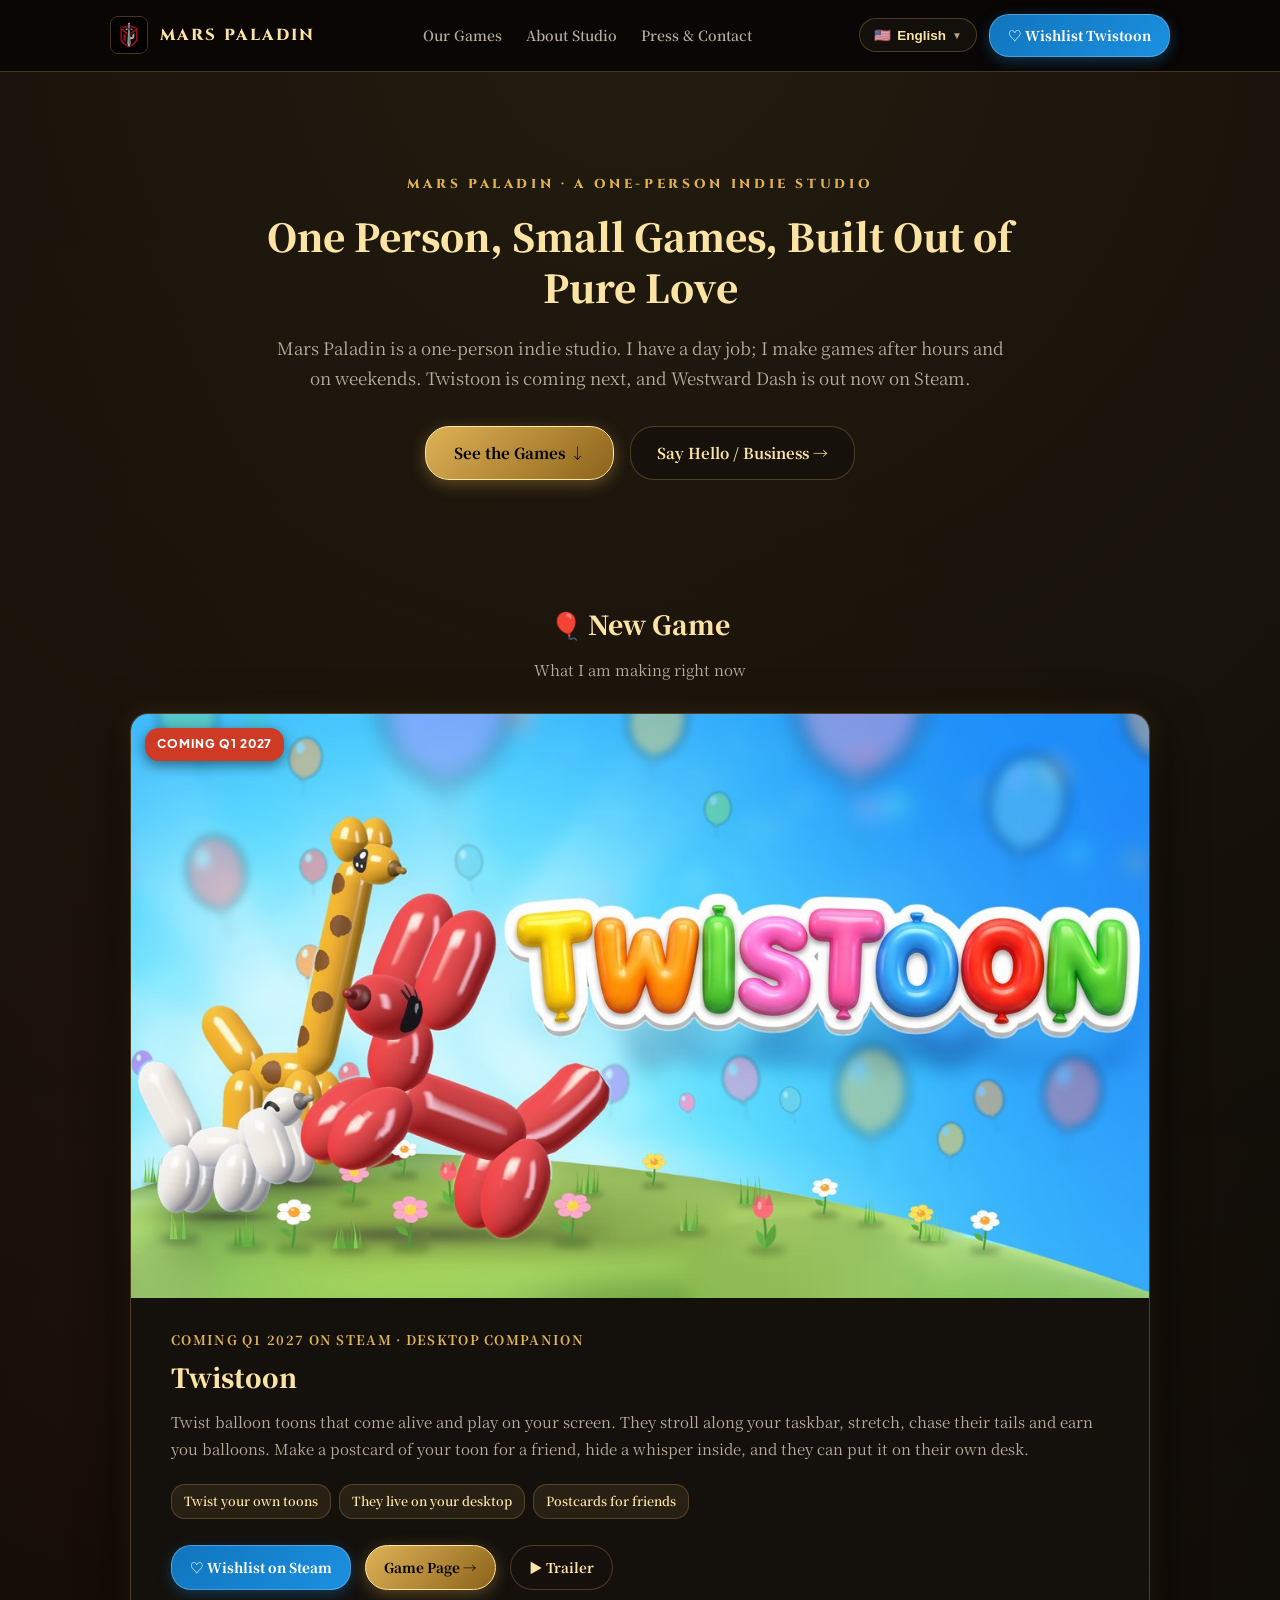
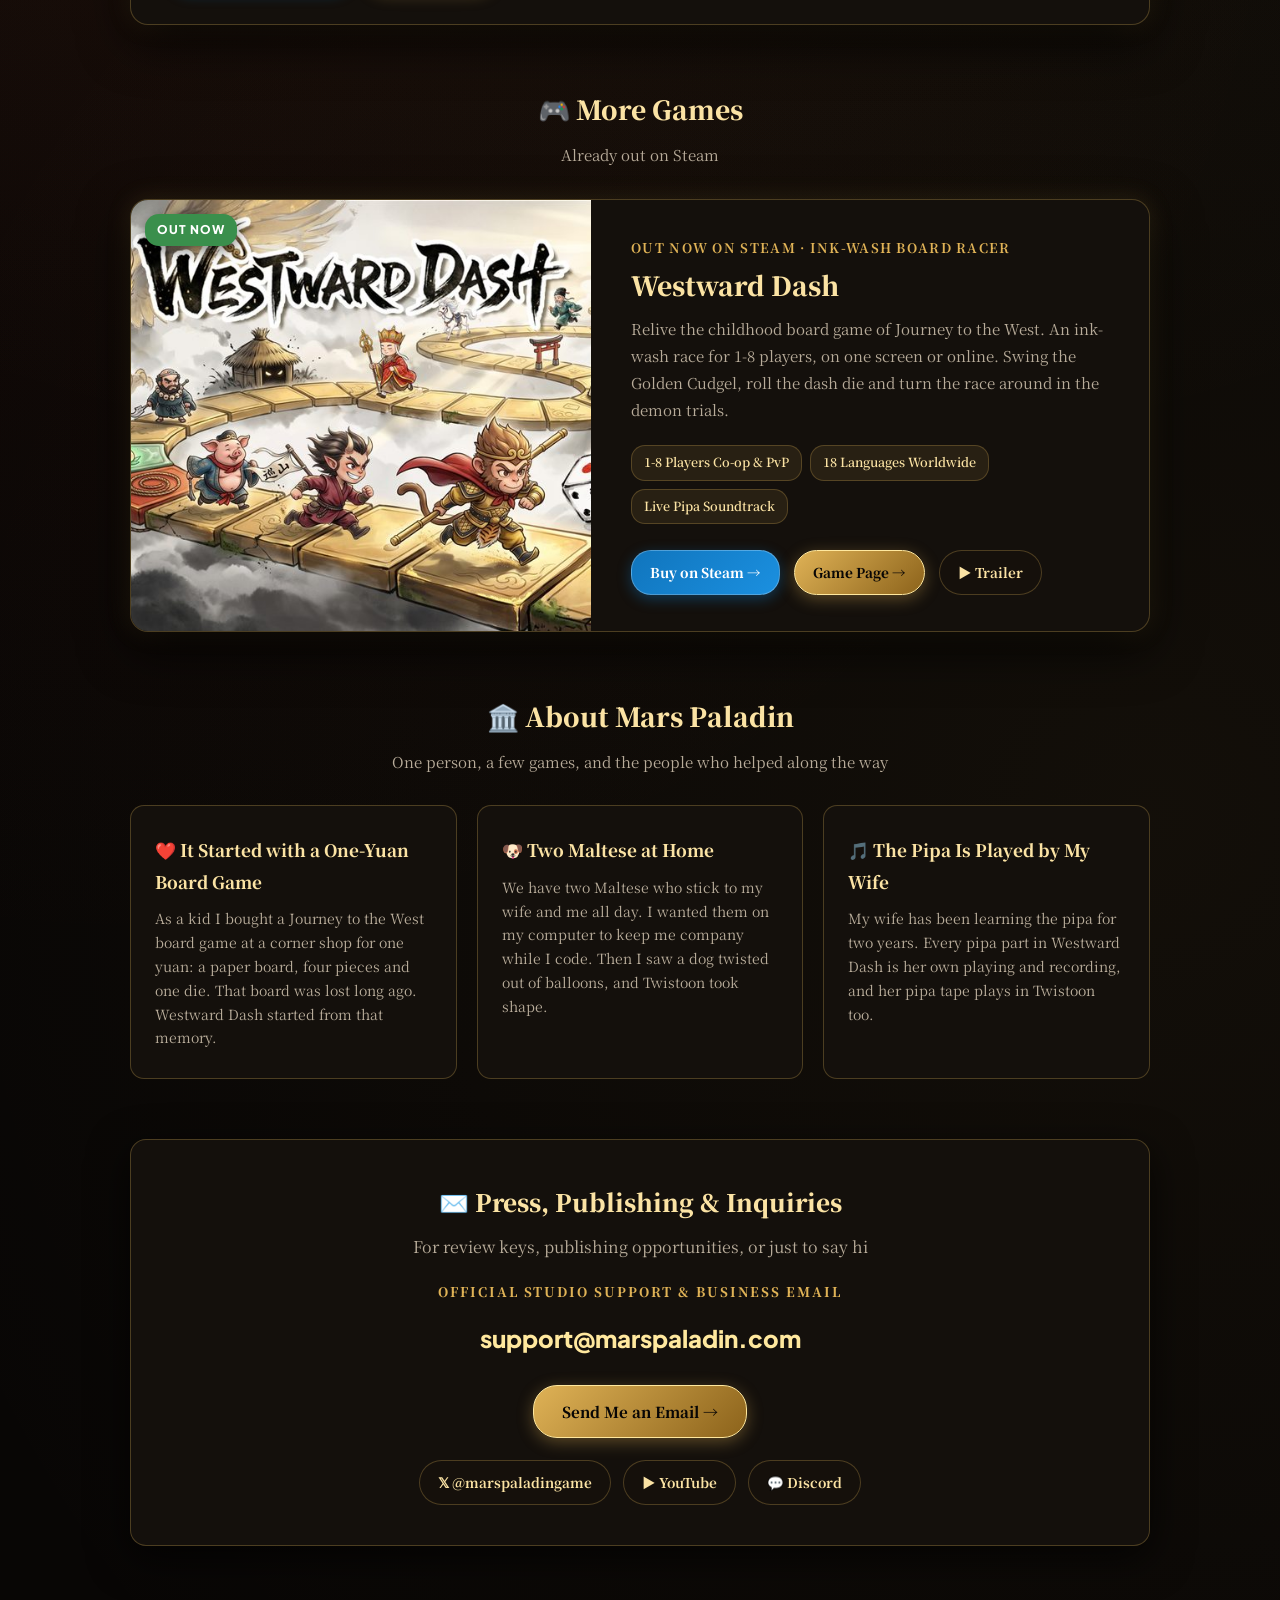
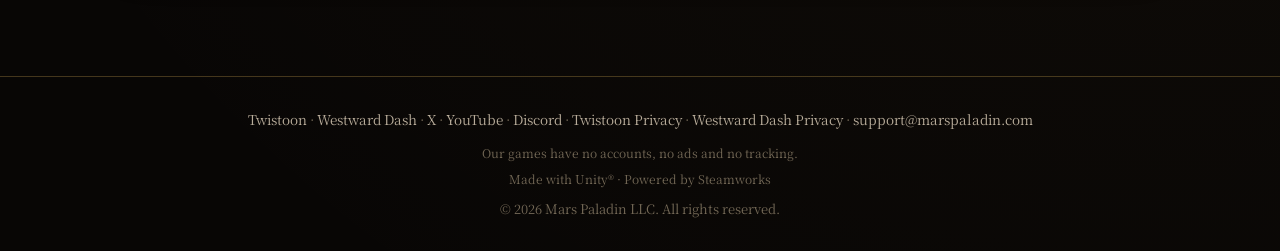
==== commit d3d65792: "Make marspaladin.com the hub for every game - Home: Twistoon featured first (Q1 2027), Westward Dash" ====
--- a/index.html
+++ b/index.html
@@ -107,7 +107,7 @@
       <div class="spotlight-card">
         <a class="game-cover-box" href="westward-dash/" data-keep-lang>
           <span class="ribbon out" data-i18n="wdRibbon">Out now</span>
-          <img src="assets/capsule_en.jpg" data-src-en="assets/capsule_en.jpg" data-src-zh="assets/capsule_zh.jpg" data-src-tc="assets/capsule_zh.jpg" alt="Westward Dash" class="game-cover-img">
+          <img src="westward-dash/assets/capsule_en.jpg" data-src-en="westward-dash/assets/capsule_en.jpg" data-src-zh="westward-dash/assets/capsule_zh.jpg" data-src-tc="westward-dash/assets/capsule_zh.jpg" alt="Westward Dash" class="game-cover-img">
         </a>
         <div class="game-body">
           <div>
--- a/assets/site.css
+++ b/assets/site.css
@@ -522,4 +522,6 @@
   .game-hero { padding-top: 18px; aspect-ratio: auto; min-height: 220px; }
   .game-hero .game-logo-big { width: min(420px, 76vw); }
   .nav-actions .btn-steam-nav { display: none; }
-}
+  .contact-box { padding: 30px 18px; }
+  .contact-email-val { font-size: 19px; overflow-wrap: anywhere; }
+}
